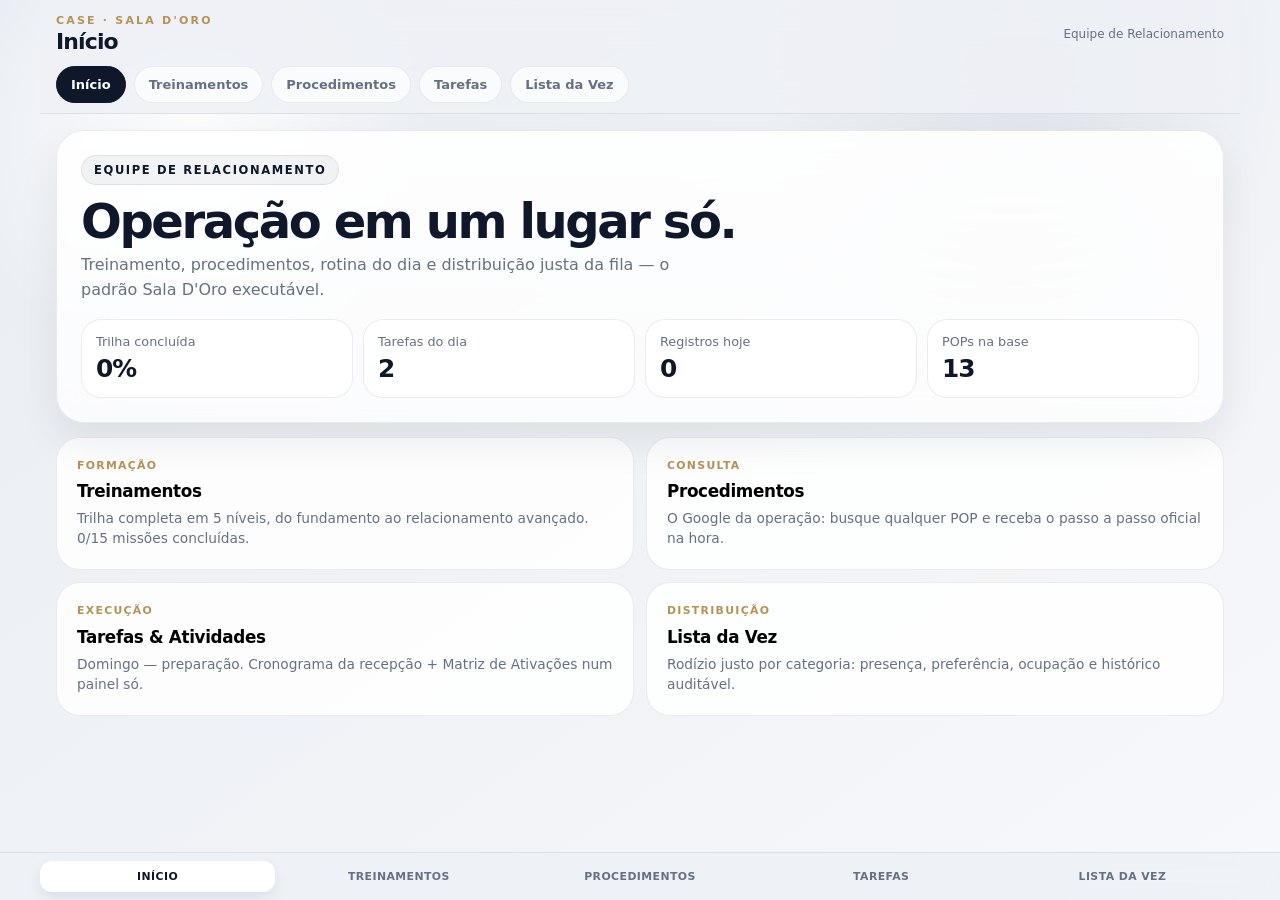
==== case/index.html @ b7d8138f "Add Case app: unified relationship operations hub Single-page app with four modules for the Sala D'O" ====
<!DOCTYPE html>
<html lang="pt-BR">
<head>
<meta charset="UTF-8" />
<meta name="viewport" content="width=device-width, initial-scale=1.0, viewport-fit=cover" />
<meta name="theme-color" content="#eef1f5" />
<title>Case · Sala D'Oro</title>
<style>
:root{
  --bg:#eef1f5;
  --bg-2:#f7f8fb;
  --line:rgba(15,23,42,.08);
  --text:#0f172a;
  --muted:#667085;
  --accent:#0f172a;
  --accent-2:#64748b;
  --good:#22c55e;
  --danger:#ef4444;
  --warn:#f59e0b;
  --gold:#b69255;
  --shadow:0 18px 40px rgba(15,23,42,.08);
  --radius:28px;
}
*{box-sizing:border-box;-webkit-tap-highlight-color:transparent}
html,body{min-height:100%}
body{
  margin:0;color:var(--text);
  font-family:Inter,ui-sans-serif,system-ui,-apple-system,"Segoe UI",sans-serif;
  background:
    radial-gradient(circle at 15% 15%, rgba(255,255,255,.9), transparent 18%),
    radial-gradient(circle at 80% 10%, rgba(100,116,139,.10), transparent 20%),
    linear-gradient(145deg,#e9edf3 0%,var(--bg) 42%,var(--bg-2) 100%);
}
button,input,select,textarea{font:inherit}
button{cursor:pointer}
.shell{max-width:1200px;margin:0 auto;padding:16px 16px 96px}
.top{
  position:sticky;top:0;z-index:40;
  margin:-16px -16px 16px;padding:14px 16px 10px;
  background:rgba(238,241,245,.88);
  backdrop-filter:blur(18px);
  border-bottom:1px solid var(--line);
}
.brandrow{display:flex;align-items:center;justify-content:space-between;gap:12px}
.kicker{font-size:11px;letter-spacing:.2em;text-transform:uppercase;color:var(--gold);font-weight:800}
.brandrow h1{margin:2px 0 0;font-size:22px;letter-spacing:-.04em}
.brandrow .who{color:var(--muted);font-size:12px;text-align:right}
.nav{display:flex;gap:8px;overflow:auto;margin-top:12px;scrollbar-width:none}
.nav::-webkit-scrollbar{display:none}
.navbtn{
  border:1px solid var(--line);background:rgba(255,255,255,.72);color:var(--muted);
  border-radius:999px;padding:10px 14px;white-space:nowrap;font-size:13px;font-weight:700;
}
.navbtn.on{background:var(--accent);border-color:var(--accent);color:#fff}
.card{
  background:linear-gradient(180deg,rgba(255,255,255,.9),rgba(255,255,255,.74));
  border:1px solid var(--line);backdrop-filter:blur(20px);
  border-radius:var(--radius);box-shadow:var(--shadow);
}
.section{padding:20px;margin-bottom:14px}
.section h2{margin:0 0 12px;font-size:.82rem;letter-spacing:.12em;text-transform:uppercase;color:var(--muted)}
.grid2{display:grid;grid-template-columns:1.1fr .9fr;gap:14px}
.muted{color:var(--muted)}
.eyebrow{
  display:inline-flex;align-items:center;gap:8px;padding:7px 12px;border-radius:999px;
  font-size:.72rem;letter-spacing:.14em;text-transform:uppercase;color:var(--accent);
  background:rgba(15,23,42,.05);border:1px solid var(--line);font-weight:800;
}
.hero{padding:24px;margin-bottom:14px}
.hero h2{margin:12px 0 8px;font-size:clamp(1.9rem,4.5vw,3rem);line-height:1;letter-spacing:-.05em;text-transform:none;color:var(--text)}
.hero p{margin:0;color:var(--muted);line-height:1.55;max-width:60ch}
.kpis{display:grid;grid-template-columns:repeat(4,minmax(0,1fr));gap:10px;margin-top:16px}
.kpi{padding:14px;border-radius:20px;background:rgba(255,255,255,.85);border:1px solid var(--line)}
.kpi .l{color:var(--muted);font-size:.8rem}
.kpi .v{margin-top:5px;font-size:1.55rem;font-weight:850;letter-spacing:-.04em}
.homegrid{display:grid;grid-template-columns:repeat(2,minmax(0,1fr));gap:12px}
.module{
  display:grid;gap:8px;padding:20px;text-align:left;
  background:rgba(255,255,255,.86);border:1px solid var(--line);border-radius:24px;
  transition:transform .15s ease, box-shadow .15s ease;
}
.module:hover{transform:translateY(-2px);box-shadow:var(--shadow)}
.module strong{font-size:1.05rem;letter-spacing:-.02em}
.module span{color:var(--muted);font-size:.86rem;line-height:1.45}
.module .tag{width:fit-content;font-size:.68rem;letter-spacing:.12em;text-transform:uppercase;color:var(--gold);font-weight:800}
.pill{
  display:inline-flex;align-items:center;justify-content:center;padding:6px 11px;border-radius:999px;
  font-size:.7rem;font-weight:800;text-transform:uppercase;letter-spacing:.08em;white-space:nowrap;
}
.pill.good{background:rgba(34,197,94,.12);color:#15803d}
.pill.warn{background:rgba(245,158,11,.14);color:#b45309}
.pill.danger{background:rgba(239,68,68,.12);color:#b91c1c}
.pill.neutral{background:rgba(15,23,42,.06);color:var(--muted)}
.pill.gold{background:rgba(182,146,85,.14);color:#8a6a33}
.btn{
  border:0;border-radius:16px;padding:13px 16px;font-weight:750;color:#fff;
  background:linear-gradient(135deg,#0f172a,#334155);
  box-shadow:0 12px 24px rgba(15,23,42,.14);
}
.btn.secondary{color:var(--text);background:rgba(255,255,255,.8);border:1px solid var(--line);box-shadow:none}
.btn.small{padding:9px 12px;font-size:.82rem;border-radius:12px}
.btn:disabled{opacity:.45;cursor:not-allowed}
input,select,textarea{
  width:100%;padding:13px 14px;border-radius:16px;border:1px solid var(--line);
  background:rgba(255,255,255,.9);color:var(--text);outline:none;
}
input:focus,select:focus,textarea:focus{border-color:rgba(15,23,42,.2);box-shadow:0 0 0 4px rgba(15,23,42,.05)}
textarea{min-height:84px;resize:vertical}
label{display:block;margin:0 0 6px;color:var(--muted);font-size:.8rem}
.row{display:grid;grid-template-columns:1fr 1fr;gap:10px}
.list{display:grid;gap:10px}
.item{
  padding:14px;border-radius:18px;background:rgba(255,255,255,.86);border:1px solid var(--line);
}
.item .toprow{display:flex;justify-content:space-between;gap:10px;align-items:center}
.item h4{margin:0;font-size:.98rem;letter-spacing:-.02em}
.item .meta{margin-top:4px;color:var(--muted);font-size:.85rem;line-height:1.45}
.item .btnrow{display:flex;gap:8px;flex-wrap:wrap;margin-top:10px}
/* Trilha */
.levels{display:grid;gap:12px}
.level{padding:18px}
.levelhead{display:flex;justify-content:space-between;align-items:center;gap:10px;margin-bottom:6px}
.levelhead strong{font-size:1.02rem;letter-spacing:-.02em}
.progressline{height:7px;border-radius:999px;background:rgba(15,23,42,.08);overflow:hidden;margin:8px 0 12px}
.progressline span{display:block;height:100%;border-radius:inherit;background:linear-gradient(90deg,#0f172a,#0f766e)}
.missions{display:grid;gap:8px}
.mission{
  display:grid;grid-template-columns:32px 1fr auto;align-items:center;gap:12px;
  padding:12px;border-radius:16px;background:rgba(255,255,255,.85);border:1px solid var(--line);text-align:left;
}
.mission:disabled{opacity:.5;cursor:not-allowed}
.mnum{
  width:30px;height:30px;border-radius:50%;display:grid;place-items:center;
  background:rgba(15,23,42,.06);color:var(--muted);font-size:.8rem;font-weight:900;
}
.mission.done .mnum{background:rgba(34,197,94,.15);color:#15803d}
.mission strong{display:block;font-size:.92rem}
.mission small{display:block;color:var(--muted);margin-top:2px}
/* Missão aberta */
.missionview{display:grid;gap:14px}
.steps{display:grid;gap:8px}
.step{display:grid;grid-template-columns:26px 1fr;gap:10px;align-items:start;padding:11px 12px;border-radius:14px;background:rgba(248,250,252,.9);border:1px solid var(--line)}
.step b{display:grid;place-items:center;width:24px;height:24px;border-radius:999px;background:rgba(182,146,85,.16);color:#8a6a33;font-size:.75rem}
.step p{margin:0;color:var(--text);font-size:.9rem;line-height:1.5}
.choice{
  display:flex;align-items:flex-start;gap:10px;width:100%;text-align:left;
  padding:13px;border-radius:14px;background:#fff;border:1px solid var(--line);line-height:1.45;font-size:.92rem;
}
.choice.correct{border-color:rgba(34,197,94,.5);background:rgba(34,197,94,.08)}
.choice.wrong{border-color:rgba(239,68,68,.4);background:rgba(239,68,68,.07)}
.feedback{padding:13px;border-radius:14px;font-size:.9rem;line-height:1.5}
.feedback.ok{background:rgba(34,197,94,.1);color:#166534;border:1px solid rgba(34,197,94,.25)}
.feedback.no{background:rgba(239,68,68,.08);color:#991b1b;border:1px solid rgba(239,68,68,.2)}
/* Busca */
.searchbox input{padding:16px 18px;border-radius:20px;font-size:1rem}
.hits{display:grid;gap:10px;margin-top:12px}
.popcard{padding:14px;border-radius:18px;background:rgba(255,255,255,.88);border:1px solid var(--line)}
.popcard summary{cursor:pointer;font-weight:750;letter-spacing:-.02em;display:flex;justify-content:space-between;gap:10px;align-items:center;list-style:none}
.popcard summary::-webkit-details-marker{display:none}
.popcard ul{margin:10px 0 0;padding-left:18px;color:var(--muted);font-size:.9rem;line-height:1.6}
mark{background:rgba(182,146,85,.28);color:inherit;border-radius:3px;padding:0 2px}
/* Tabs internos */
.subtabs{display:flex;gap:8px;flex-wrap:wrap;margin-bottom:14px}
.subtab{border:1px solid var(--line);background:rgba(255,255,255,.72);color:var(--muted);border-radius:999px;padding:8px 13px;font-size:.82rem;font-weight:700}
.subtab.on{background:var(--accent);border-color:var(--accent);color:#fff}
/* Semana */
.calendar{display:grid;grid-template-columns:repeat(7,minmax(0,1fr));gap:8px}
.day{padding:12px;border-radius:16px;background:rgba(255,255,255,.84);border:1px solid var(--line);min-height:110px}
.day.today{border-color:rgba(15,23,42,.25);background:#fff}
.day .name{font-weight:800;margin-bottom:6px;font-size:.86rem}
.day .small{color:var(--muted);font-size:.78rem;line-height:1.45}
/* Lista da vez */
.vezname{font-size:clamp(2.6rem,8vw,4rem);letter-spacing:-.06em;line-height:.95;font-weight:900;margin:10px 0 6px;color:var(--text)}
.rank{width:30px;height:30px;border-radius:50%;display:grid;place-items:center;background:rgba(15,23,42,.06);color:var(--muted);font-size:.78rem;font-weight:900;flex:0 0 auto}
.rank.star{background:var(--gold);color:#fff}
.vrow{display:flex;align-items:center;gap:11px;padding:11px 2px;border-bottom:1px solid rgba(15,23,42,.05)}
.vrow:last-child{border-bottom:0}
.vrow .grow{flex:1;min-width:0}
.vrow .rname{font-weight:750;font-size:.94rem}
.vrow .rsub{font-size:.8rem;color:var(--muted);margin-top:1px}
.notice{
  padding:13px;border-radius:16px;border:1px solid rgba(182,146,85,.28);
  background:rgba(182,146,85,.08);color:#6b5326;font-size:.86rem;line-height:1.5;margin-bottom:12px;
}
.modal{position:fixed;inset:0;background:rgba(15,23,42,.4);backdrop-filter:blur(4px);display:none;align-items:flex-end;justify-content:center;z-index:100;padding:14px}
.modal.open{display:flex}
.sheet{width:100%;max-width:540px;background:#fff;border:1px solid var(--line);border-radius:26px 26px 18px 18px;padding:20px;box-shadow:var(--shadow)}
.sheet h3{margin:0 0 4px;font-size:1.2rem;letter-spacing:-.03em}
.sheet p{color:var(--muted);font-size:.9rem;line-height:1.5;margin:0 0 14px}
.footbar{
  position:fixed;left:0;right:0;bottom:0;z-index:39;
  background:rgba(238,241,245,.9);backdrop-filter:blur(18px);
  border-top:1px solid var(--line);
  padding:8px 12px calc(8px + env(safe-area-inset-bottom));
}
.footinner{max-width:1200px;margin:0 auto;display:flex;gap:6px}
.footbtn{flex:1;border:0;background:transparent;color:var(--muted);border-radius:12px;padding:9px 4px;font-size:.68rem;font-weight:800;text-transform:uppercase;letter-spacing:.04em}
.footbtn.on{background:#fff;color:var(--text);box-shadow:0 6px 16px rgba(15,23,42,.08)}
.hidden{display:none!important}
@media(max-width:860px){
  .grid2{grid-template-columns:1fr}
  .kpis{grid-template-columns:1fr 1fr}
  .calendar{grid-template-columns:1fr 1fr}
  .homegrid{grid-template-columns:1fr}
}
</style>
</head>
<body>
<div class="shell">
  <header class="top">
    <div class="brandrow">
      <div>
        <div class="kicker">Case · Sala D'Oro</div>
        <h1 id="viewTitle">Início</h1>
      </div>
      <div class="who" id="whoBox">Equipe de Relacionamento</div>
    </div>
    <div class="nav" id="mainNav"></div>
  </header>
  <main id="main"></main>
</div>

<div class="footbar">
  <div class="footinner" id="footNav"></div>
</div>

<div class="modal" id="modal" onclick="if(event.target.id==='modal')closeModal()">
  <div class="sheet">
    <h3 id="modalTitle"></h3>
    <p id="modalText"></p>
    <div id="modalBody"></div>
    <div style="display:flex;gap:8px;margin-top:14px">
      <button class="btn secondary small" onclick="closeModal()">Cancelar</button>
      <button class="btn small" id="modalConfirm">Confirmar</button>
    </div>
  </div>
</div>

<script>
/* ============ DADOS OPERACIONAIS (fonte: POP Recepção + Matriz de Ativações + Cronograma) ============ */

const POPS = [
  {id:"abertura", title:"Abertura do Salão", group:"Rotina", steps:[
    "Conferir entrada, área de espera, balcão, vitrine de produtos e materiais de atendimento.",
    "Conferir funcionamento de telefone, internet, som, ar-condicionado, máquinas de cartão e impressora de nota fiscal.",
    "Conferir cartão de visita, bobinas, sacolas, materiais de recepção e itens de apoio.",
    "Conferir agenda geral do dia: erros, sobreposições, falta de profissional, encaixes sem validação, horários sensíveis.",
    "Checar lista da vez do dia anterior e validar pendências antes de iniciar novos atendimentos.",
    "Informar imediatamente a gerência sobre qualquer item que interfira na operação."]},
  {id:"apresentacao", title:"Apresentação Pessoal", group:"Rotina", steps:[
    "Manter cabelo arrumado desde o início do expediente, com acabamento profissional.",
    "Usar uniforme completo, limpo, alinhado e sem sinais de desgaste.",
    "Manter maquiagem pronta, batom neutro ou suave, sobrancelhas cuidadas.",
    "Manter unhas feitas, limpas e com cores neutras ou suaves.",
    "Usar apenas acessórios discretos e simples.",
    "Corrigir imediatamente qualquer ponto de imagem que reduza a percepção de padrão."]},
  {id:"agendamento", title:"Agendamento", group:"Agenda", steps:[
    "Solicitar nome completo e telefone da cliente para localizar ou confirmar cadastro.",
    "Perguntar qual serviço deseja realizar e se possui profissional de preferência.",
    "Conferir histórico da cliente: profissional recorrente, preferências e restrições.",
    "Validar disponibilidade do profissional escolhido e oferecer horários próximos quando necessário.",
    "Se não houver preferência, utilizar a lista da vez de forma discreta, justa e registrada.",
    "Em caso de encaixe, validar com o profissional e garantir que não comprometa outra cliente.",
    "Confirmar data, horário, serviço, profissional e unidade antes de finalizar.",
    "Registrar origem da preferência quando cliente nova pedir profissional específico."]},
  {id:"cadastro", title:"Cadastro de Cliente", group:"Agenda", steps:[
    "Solicitar nome completo, telefone, data de aniversário e informações essenciais com gentileza.",
    "Perguntar se deseja informar e-mail e CPF para emissão de nota fiscal.",
    "Registrar origem da cliente: indicação, tráfego pago, Instagram, profissional, retorno espontâneo ou parceria.",
    "Atualizar dados sempre que houver divergência ou informação incompleta.",
    "Agradecer e confirmar que o cadastro foi concluído."]},
  {id:"telefone", title:"Atendimento Telefônico e WhatsApp", group:"Agenda", steps:[
    "Atender ou responder com saudação, nome do Sala D'Oro e identificação pessoal.",
    "Entender a necessidade da cliente antes de oferecer horário.",
    "Conferir ou criar cadastro conforme necessidade.",
    "Agendar, alterar ou cancelar seguindo as regras de agenda.",
    "Esclarecer dúvidas com segurança ou direcionar para a pessoa correta.",
    "Oferecer serviço adicional coerente com a necessidade da cliente.",
    "Encerrar confirmando as informações e agradecendo o contato.",
    "Retomar conversas em aberto conforme regra de follow-up D0, D1, D3, D5 e D7."]},
  {id:"primeirocontato", title:"Primeiro Contato no Salão", group:"Experiência", steps:[
    "Receber a cliente com sorriso, postura e cumprimento adequado ao turno.",
    "Se apresentar e chamar a cliente pelo nome quando possível.",
    "Confirmar atendimento, profissional e horário.",
    "Oferecer água, café, chá e senha do Wi-Fi.",
    "Acomodar e acompanhar até o profissional ou sala correta.",
    "Zelar pela cliente entre atendimentos, principalmente em espera, troca de serviço ou deslocamento interno."]},
  {id:"listadavez", title:"Lista da Vez", group:"Agenda", steps:[
    "Identificar o serviço solicitado e consultar a lista correspondente.",
    "Identificar o profissional da vez e verificar disponibilidade real.",
    "Confirmar possibilidade de atendimento com o profissional quando houver encaixe.",
    "Se o profissional não puder atender, registrar a situação e passar para o próximo conforme regra.",
    "Anular posições de profissionais ausentes no dia.",
    "Registrar nome da cliente, serviço, profissional, data, horário e responsável.",
    "Agendamento antecipado: marcar provisoriamente e confirmar após a presença da cliente.",
    "Corrigir a lista em caso de falta, cancelamento ou remarcação conforme orientação da gerência."]},
  {id:"espera", title:"Cliente em Espera", group:"Experiência", steps:[
    "Informar o motivo da espera com transparência e pedir desculpas pelo desconforto.",
    "Informar tempo estimado e perguntar se a cliente consegue aguardar.",
    "Oferecer água, café, chá, Wi-Fi e acomodação adequada.",
    "Oferecer serviço viável durante a espera, quando fizer sentido.",
    "Cronometrar o tempo informado e reposicionar a cliente antes do limite combinado.",
    "Se a espera aumentar, explicar novamente, pedir desculpas e oferecer alternativa.",
    "Acionar a gerência se a espera comprometer a experiência."]},
  {id:"revenda", title:"Revenda de Produtos", group:"Comercial", steps:[
    "Perguntar se algum produto foi indicado pelo profissional.",
    "Sem indicação, entender a necessidade da cliente antes de sugerir.",
    "Apresentar produto adequado, modo de uso, benefício e complementar quando pertinente.",
    "Permitir que a cliente veja, toque ou conheça a textura do produto.",
    "Confirmar se pode entrar em contato depois para acompanhar resultado.",
    "Embalar com cuidado, cobrar, emitir nota quando solicitado e agradecer."]},
  {id:"interno", title:"Atendimento Interno da Equipe", group:"Rotina", steps:[
    "Realizar agendamentos, alterações e cancelamentos solicitados por profissionais conforme regra da gerência.",
    "Orientar profissionais sobre agenda, lista da vez, encaixes, horários e fluxo do dia.",
    "Alterar agenda apenas com autorização quando impactar cliente, faturamento ou outro profissional.",
    "Informar gerência sobre atraso, ausência, erro ou conflito.",
    "Priorizar sempre a cliente em relação a demandas internas.",
    "Comunicar alterações de agenda aos profissionais envolvidos."]},
  {id:"cobranca", title:"Cobrança e Fechamento da Experiência", group:"Comercial", steps:[
    "Cumprimentar a cliente e localizar a comanda no sistema.",
    "Confirmar os serviços realizados antes da cobrança.",
    "Em divergência, consultar quem lançou antes de editar e comunicar profissional e gerência.",
    "Informar valor total com discrição e clareza.",
    "Perguntar se a cliente ficou feliz com o atendimento antes de finalizar.",
    "Se houver insatisfação, não concluir a cobrança sem acionar a gerência.",
    "Realizar pagamento e organizar comprovantes por forma e bandeira.",
    "Perguntar sobre próxima visita e produto para casa.",
    "Nunca permitir saída sem pagamento validado, salvo orientação expressa da gerência."]},
  {id:"caixa", title:"Fechamento de Caixa", group:"Rotina", steps:[
    "Conferir pagamentos em débito, crédito, dinheiro e demais formas aceitas.",
    "Comparar comprovantes físicos, sistema e movimentação do dia.",
    "Realizar fechamento no sistema.",
    "Organizar comprovantes conforme padrão interno.",
    "Comunicar imediatamente qualquer divergência para a gerência.",
    "Registrar pendências ou ajustes que precisem de acompanhamento."]},
  {id:"followup", title:"Follow-up e Ativações", group:"Relacionamento", steps:[
    "Executar follow-ups D0, D1, D3, D5 e D7 para leads sem resposta ou em negociação.",
    "Classificar cada contato por etapa do funil: lead novo, contato feito, qualificado, oferta enviada, em objeção, agendado ou perdido.",
    "Ativar aniversariantes, inativas, canceladas, faltantes e serviços recorrentes vencidos.",
    "Registrar tentativa, canal, resposta, próxima ação e resultado.",
    "Sem horário ou profissional disponível: registrar motivo para análise da gerência.",
    "Reportar semanalmente ativações, respostas, agendamentos e perdas por indisponibilidade."]}
];

/* Matriz de Ativações — da planilha oficial (Julho) */
const ATIVACOES = [
  {id:"d0d7", nome:"Sequência de conversão D0–D7", freq:"Diário", dia:"Todos os dias", dow:[1,2,3,4,5,6], publico:"Clientes e leads do dia 0 ao dia 7", criterio:"Conversas em aberto sem resposta"},
  {id:"pos", nome:"Pós-atendimento", freq:"Diário", dia:"1 dia após atendimento", dow:[1,2,3,4,5,6], publico:"Cliente atendida ontem", criterio:"Cliente nova realizou serviço no dia anterior"},
  {id:"faltantes", nome:"Faltantes / Canceladas", freq:"Semanal", dia:"Quinta", dow:[4], publico:"Clientes faltantes", criterio:"Clientes que faltaram e precisam de retomada"},
  {id:"clube30", nome:"Ação Clube D'Oro 30 dias", freq:"Quinzenal", dia:"Quinzenal", dow:[1], publico:"Clientes dentro do prazo", criterio:"Clientes dentro de 30 dias no máximo"},
  {id:"indica3", nome:"Ação Indica 3", freq:"Pontual", dia:"Pontualmente", dow:[], publico:"180 melhores clientes", criterio:"Clientes indicam 3 pessoas"},
  {id:"recorrentes", nome:"Ativações por serviço recorrente", freq:"Semanal", dia:"Terça", dow:[2], publico:"Clientes no tempo médio de retorno", criterio:"Clientes dentro da janela de retorno"},
  {id:"inativas", nome:"Clientes inativas", freq:"Mensal", dia:"Pontualmente", dow:[], publico:"Clientes de alto valor sem retorno", criterio:"Ticket ou frequência alta, sem visita há 45+ dias"},
  {id:"aniversariantes", nome:"Aniversariantes", freq:"Mensal", dia:"Semana anterior à virada do mês", dow:[], publico:"Aniversariantes do próximo mês", criterio:"Aniversariantes contatadas no mês"}
];

/* Cronograma semanal de recepção */
const CRONOGRAMA = {
  1:{title:"Segunda — rotina e priorização", tasks:[
    {id:"seg_agenda", t:"Conferir agenda do dia", d:"Encaixes, lacunas e horários críticos."},
    {id:"seg_ausencias", t:"Atualizar ausências", d:"Faltas e impacto na operação."},
    {id:"seg_faltantes", t:"Revisar faltantes e canceladas", d:"Separar clientes que precisam de retomada."}]},
  2:{title:"Terça — contato e ativação", tasks:[
    {id:"ter_followup", t:"Retomar conversas em aberto", d:"Leads e clientes sem resposta."},
    {id:"ter_servico", t:"Ativação por serviço recorrente", d:"Clientes na janela de retorno."},
    {id:"ter_whats", t:"Responder WhatsApp pendente", d:"Canais vivos e sem atraso."}]},
  3:{title:"Quarta — controle e organização", tasks:[
    {id:"qua_vitrine", t:"Limpeza das vitrines", d:"Organização visual e padrão de salão."},
    {id:"qua_estoque", t:"Inventário de revenda", d:"Contagem e ajuste de estoque."},
    {id:"qua_ocorrencias", t:"Atualizar ocorrências", d:"Pendências, desvios e validações."}]},
  4:{title:"Quinta — fechamento de fila", tasks:[
    {id:"qui_faltantes", t:"Ativar faltantes e canceladas", d:"Reagendar e recuperar agenda."},
    {id:"qui_noshow", t:"Atualizar não atendidas", d:"Registrar e definir próxima ação."},
    {id:"qui_ativacoes", t:"Atualizar ativações", d:"Fechar o que gerou agendamento."}]},
  5:{title:"Sexta — confirmação e corte", tasks:[
    {id:"sex_confirma", t:"Confirmação de agenda", d:"Garantir presença do dia seguinte."},
    {id:"sex_resultado", t:"Atualizar resultado das ativações", d:"Medir resposta e agendamentos."},
    {id:"sex_ocorrencias", t:"Fechar ocorrências", d:"Organizar o que ficou aberto."}]},
  6:{title:"Sábado — operação viva", tasks:[
    {id:"sab_vez", t:"Conferir lista da vez", d:"Prioridade do dia e ordem da fila."},
    {id:"sab_pos", t:"Pós-atendimento", d:"Registrar experiência e retorno."},
    {id:"sab_noatt", t:"Atualizar não atendida", d:"Marcar recuperação imediata."}]},
  0:{title:"Domingo — preparação", tasks:[
    {id:"dom_previa", t:"Prévia de segunda", d:"Prioridades e brechas prontas."},
    {id:"dom_controle", t:"Revisão de controle", d:"Checar pendências da semana."}]}
};

/* Trilha de treinamentos — do fundamento ao avançado, ancorada nos POPs */
const TRILHA = [
  {id:"n1", nome:"Nível 1 · Fundamentos", desc:"Padrão da casa: postura, imagem e abertura impecável.", missoes:[
    {id:"m1", t:"Padrão geral de execução", pop:null, resumo:"Educação, objetividade, registro e comunicação imediata de desvios. Nunca improvisar fora do padrão.",
      steps:["Tratar clientes, equipe e parceiros com educação, objetividade e postura profissional.","Manter apresentação, ambiente, materiais e registros no padrão da empresa.","Registrar informações relevantes no sistema ou controle correspondente.","Comunicar imediatamente atraso, divergência, risco ou erro de agenda.","Em caso de dúvida, acionar a gerência — nunca improvisar."],
      quiz:{q:"Você percebe um erro na agenda que pode afetar uma cliente daqui a 2 horas. O que fazer?", opts:["Esperar para ver se o problema se resolve sozinho","Comunicar imediatamente a gerência e registrar a situação","Corrigir por conta própria sem avisar ninguém"], correct:1, exp:"Desvios se comunicam imediatamente. A correção pode até ser sua, mas a gerência precisa saber e o registro precisa existir."}},
    {id:"m2", t:"Apresentação pessoal", pop:"apresentacao", resumo:"Sua imagem é a primeira prova do padrão Sala D'Oro.",
      quiz:{q:"Qual das opções está DENTRO do padrão de apresentação?", opts:["Unhas feitas com cores neutras e acessórios discretos","Uniforme com sinais de desgaste, mas limpo","Maquiagem carregada para impressionar"], correct:0, exp:"O padrão pede acabamento profissional e discrição: unhas neutras, acessórios simples, uniforme impecável."}},
    {id:"m3", t:"Abertura do salão", pop:"abertura", resumo:"Checklist físico + sistemas + agenda + lista da vez do dia anterior.",
      quiz:{q:"Antes de iniciar novos atendimentos, o que precisa ser validado da véspera?", opts:["Somente o caixa do dia anterior","A lista da vez do dia anterior e suas pendências","Nada — cada dia começa do zero"], correct:1, exp:"A lista da vez da véspera carrega pendências que afetam a justiça do rodízio de hoje."}}]},
  {id:"n2", nome:"Nível 2 · Agenda e Cadastro", desc:"O coração da operação: agendar certo, cadastrar completo.", missoes:[
    {id:"m4", t:"Cadastro de cliente", pop:"cadastro", resumo:"Nome, telefone, aniversário, origem. Cadastro incompleto é ativação perdida.",
      quiz:{q:"Por que registrar a ORIGEM da cliente (indicação, Instagram, tráfego)?", opts:["É exigência fiscal","Alimenta as ativações e mostra qual canal traz cliente","Apenas curiosidade da gerência"], correct:1, exp:"Origem alimenta a Matriz de Ativações (ex: Indica 3) e orienta onde investir."}},
    {id:"m5", t:"Agendamento", pop:"agendamento", resumo:"Histórico, preferência, disponibilidade, confirmação. Sem preferência → lista da vez.",
      quiz:{q:"Cliente nova liga e NÃO tem profissional de preferência. Como distribuir?", opts:["Escolher o profissional mais simpático","Dar para quem estiver por perto na hora","Usar a lista da vez de forma discreta, justa e registrada"], correct:2, exp:"É exatamente o que o POP define: lista da vez, discreta, justa e registrada."}},
    {id:"m6", t:"Telefone e WhatsApp", pop:"telefone", resumo:"Saudação padrão, entender antes de ofertar, follow-up D0–D7.",
      quiz:{q:"Uma conversa de WhatsApp ficou sem resposta da cliente há 3 dias. O que o padrão manda?", opts:["Aguardar a cliente responder quando quiser","Retomar conforme a régua D0, D1, D3, D5 e D7","Apagar a conversa para limpar a caixa"], correct:1, exp:"A régua de follow-up D0–D7 existe para nenhuma conversa morrer em aberto."}}]},
  {id:"n3", nome:"Nível 3 · Experiência da Cliente", desc:"Do primeiro sorriso à espera bem gerida.", missoes:[
    {id:"m7", t:"Primeiro contato no salão", pop:"primeirocontato", resumo:"Sorriso, nome, água/café/Wi-Fi, acompanhamento até o profissional.",
      quiz:{q:"A cliente chegou e o profissional ainda está finalizando outro atendimento. O que fazer?", opts:["Deixar aguardando em pé até o profissional aparecer","Acomodar, oferecer água/café/Wi-Fi e zelar por ela na espera","Pedir que volte em 30 minutos"], correct:1, exp:"Zelar pela cliente entre atendimentos é parte do POP de primeiro contato."}},
    {id:"m8", t:"Cliente em espera", pop:"espera", resumo:"Transparência + tempo estimado + cronometrar + reposicionar antes do limite.",
      quiz:{q:"Você informou 15 minutos de espera. Aos 12 minutos o atraso vai aumentar. Qual a ação correta?", opts:["Esperar a cliente reclamar para explicar","Explicar de novo, pedir desculpas e oferecer alternativa ANTES do limite","Fingir que não percebeu o atraso"], correct:1, exp:"O POP manda cronometrar e reposicionar a cliente antes do limite combinado."}},
    {id:"m9", t:"Lista da vez", pop:"listadavez", resumo:"Ordem fixa, marcador gira, ausente anula posição, tudo registrado.",
      quiz:{q:"O profissional da vez não pode atender o encaixe. O que fazer?", opts:["Cancelar o encaixe","Registrar a situação e passar para o próximo conforme regra","Escolher qualquer um que esteja livre, sem registrar"], correct:1, exp:"Registrar e seguir a regra mantém o rodízio justo e auditável."}}]},
  {id:"n4", nome:"Nível 4 · Comercial e Fechamento", desc:"Revenda, cobrança e caixa sem fricção.", missoes:[
    {id:"m10", t:"Revenda de produtos", pop:"revenda", resumo:"Indicação do profissional primeiro; sem indicação, necessidade antes de sugestão.",
      quiz:{q:"Qual o primeiro passo na revenda?", opts:["Mostrar o produto mais caro da vitrine","Perguntar se algum produto foi indicado pelo profissional","Dar desconto para fechar rápido"], correct:1, exp:"A indicação do profissional tem prioridade — ela conecta o produto à necessidade real."}},
    {id:"m11", t:"Cobrança e fechamento", pop:"cobranca", resumo:"Confirmar serviços, perguntar se ficou feliz ANTES de cobrar, nunca sair sem pagamento validado.",
      quiz:{q:"A cliente demonstra insatisfação na hora de pagar. O que o padrão exige?", opts:["Concluir a cobrança rápido para não criar constrangimento","Não concluir a cobrança sem acionar a gerência","Dar desconto por conta própria"], correct:1, exp:"Insatisfação trava a cobrança até a gerência entrar — é a última chance de salvar a experiência."}},
    {id:"m12", t:"Fechamento de caixa", pop:"caixa", resumo:"Conferir formas de pagamento, comparar comprovantes × sistema, reportar divergências.",
      quiz:{q:"Os comprovantes físicos não batem com o sistema. Qual a atitude correta?", opts:["Ajustar o sistema para bater e seguir em frente","Comunicar imediatamente a divergência para a gerência","Deixar para conferir amanhã"], correct:1, exp:"Divergência de caixa é comunicação imediata — nunca ajuste silencioso."}}]},
  {id:"n5", nome:"Nível 5 · Relacionamento Avançado", desc:"A máquina de ativação: follow-up, funil e recuperação de agenda.", missoes:[
    {id:"m13", t:"Follow-up D0–D7 e funil", pop:"followup", resumo:"Régua de contato + classificação por etapa do funil + registro de cada tentativa.",
      quiz:{q:"Uma lead recebeu oferta e sumiu. Em qual etapa do funil ela está e o que fazer?", opts:["Perdida — descartar o contato","Em objeção/oferta enviada — seguir a régua D0–D7 registrando cada tentativa","Agendada — esperar ela aparecer"], correct:1, exp:"Oferta enviada sem resposta entra na régua de retomada, com registro de tentativa, canal e próxima ação."}},
    {id:"m14", t:"Matriz de ativações", pop:null, resumo:"As 8 ações da matriz: D0–D7, pós-atendimento, faltantes, Clube 30 dias, Indica 3, recorrentes, inativas, aniversariantes.",
      steps:["Sequência D0–D7: diário, conversas em aberto do dia 0 ao 7.","Pós-atendimento: diário, cliente atendida ontem.","Faltantes/Canceladas: semanal (quinta), recuperar agenda perdida.","Clube D'Oro 30 dias: quinzenal, clientes dentro do prazo.","Indica 3: pontual, 180 melhores clientes.","Serviço recorrente: semanal (terça), janela de retorno.","Inativas: mensal, alto valor sem visita há 45+ dias.","Aniversariantes: mensal, semana anterior à virada."],
      quiz:{q:"Hoje é quinta-feira. Qual ativação da matriz é prioridade do dia?", opts:["Aniversariantes do próximo mês","Faltantes e canceladas","Ativação por serviço recorrente"], correct:1, exp:"Quinta é o dia recomendado de faltantes/canceladas — recuperar agenda perdida com velocidade."}},
    {id:"m15", t:"Reporte semanal", pop:null, resumo:"Fechar a semana com números: ativações, respostas, agendamentos e perdas por indisponibilidade.",
      steps:["Consolidar ativações realizadas na semana por tipo de ação.","Contar respostas e agendamentos gerados.","Registrar perdas por falta de horário ou profissional, com motivo.","Reportar à gerência no fechamento de sexta."],
      quiz:{q:"Uma cliente quis agendar mas não havia horário. Isso entra no reporte?", opts:["Não — se não agendou, não conta","Sim — perda por indisponibilidade, com motivo registrado para análise","Só se ela reclamar formalmente"], correct:1, exp:"Perda por indisponibilidade é dado de gestão: mostra demanda reprimida e orienta a agenda."}}]}
];

/* Lista da vez — categorias e regras do Motor de Distribuição */
const VEZ_DEFAULT_CATS = [
  {id:"cab", name:"Cabeleireiros", profs:["Ana","Bianca","Carla","Dani","Elisa"]},
  {id:"man", name:"Manicures", profs:["Alice","Bruna","Camila","Débora"]},
  {id:"dep", name:"Depilação", profs:["Paula","Renata"]},
  {id:"sob", name:"Sobrancelha / Make", profs:["Taís","Vera"]}
];

/* ============ ESTADO ============ */
const KEY="case_saladoro_v1";
function todayISO(){return new Date().toISOString().slice(0,10)}
function todayBR(){return new Date().toLocaleDateString("pt-BR")}
function nowBR(){return new Date().toLocaleString("pt-BR",{dateStyle:"short",timeStyle:"short"})}
function uid(){return Date.now().toString(36)+Math.random().toString(36).slice(2,7)}
function esc(v){return String(v??"").replace(/[&<>"']/g,m=>({"&":"&amp;","<":"&lt;",">":"&gt;",'"':"&quot;","'":"&#39;"}[m]))}

function freshVezState(){
  const st={};
  VEZ_DEFAULT_CATS.forEach(c=>{
    st[c.id]={pointer:0,day:todayBR(),
      statuses:Object.fromEntries(c.profs.map(n=>[n,"present"])),
      counts:Object.fromEntries(c.profs.map(n=>[n,0]))};
  });
  return st;
}
function load(){
  try{
    const raw=localStorage.getItem(KEY);
    if(raw) return JSON.parse(raw);
  }catch{}
  return {
    user:"", view:"home",
    training:{done:{}},
    execucoes:[],           // registros de tarefas/ativações
    vez:{cats:structuredClone(VEZ_DEFAULT_CATS), state:freshVezState(), catAtual:"cab", log:[]}
  };
}
let DB=load();
function save(){localStorage.setItem(KEY,JSON.stringify(DB))}

/* reset diário de presença na lista da vez */
function normalizeVez(){
  DB.vez.cats.forEach(c=>{
    if(!DB.vez.state[c.id]){
      DB.vez.state[c.id]={pointer:0,day:todayBR(),
        statuses:Object.fromEntries(c.profs.map(n=>[n,"present"])),
        counts:Object.fromEntries(c.profs.map(n=>[n,0]))};
    }
    const s=DB.vez.state[c.id];
    if(s.day!==todayBR()){
      s.statuses=Object.fromEntries(c.profs.map(n=>[n,"present"]));
      s.day=todayBR();
    }
    c.profs.forEach(n=>{
      if(!s.statuses[n])s.statuses[n]="present";
      if(s.counts[n]===undefined)s.counts[n]=0;
    });
    s.pointer=Math.min(s.pointer||0,Math.max(0,c.profs.length-1));
  });
}

/* ============ NAVEGAÇÃO ============ */
const VIEWS=[
  ["home","Início"],["trilha","Treinamentos"],["procedimentos","Procedimentos"],
  ["tarefas","Tarefas"],["vez","Lista da Vez"]
];
let missaoAberta=null;
let quizEstado=null;
let subTarefas="hoje";
let buscaQuery="";
let vezView="vez";

function setView(v){DB.view=v;missaoAberta=null;quizEstado=null;save();render()}

/* ============ RENDER GERAL ============ */
function render(){
  normalizeVez();
  const nav=VIEWS.map(([id,l])=>`<button class="navbtn ${DB.view===id?"on":""}" onclick="setView('${id}')">${l}</button>`).join("");
  document.getElementById("mainNav").innerHTML=nav;
  document.getElementById("footNav").innerHTML=VIEWS.map(([id,l])=>`<button class="footbtn ${DB.view===id?"on":""}" onclick="setView('${id}')">${l}</button>`).join("");
  document.getElementById("viewTitle").textContent=VIEWS.find(v=>v[0]===DB.view)?.[1]||"Início";
  document.getElementById("whoBox").textContent=DB.user||"Equipe de Relacionamento";
  const main=document.getElementById("main");
  main.innerHTML =
    DB.view==="trilha" ? renderTrilha() :
    DB.view==="procedimentos" ? renderProcedimentos() :
    DB.view==="tarefas" ? renderTarefas() :
    DB.view==="vez" ? renderVez() :
    renderHome();
  afterRender();
}

/* ============ INÍCIO ============ */
function statsTraining(){
  const total=TRILHA.reduce((a,n)=>a+n.missoes.length,0);
  const done=Object.keys(DB.training.done).length;
  return {total,done,pct:total?Math.round(done/total*100):0};
}
function ativacoesDeHoje(){
  const dow=new Date().getDay();
  return ATIVACOES.filter(a=>a.dow.includes(dow));
}
function renderHome(){
  const t=statsTraining();
  const dow=new Date().getDay();
  const dia=CRONOGRAMA[dow];
  const ats=ativacoesDeHoje();
  const feitasHoje=DB.execucoes.filter(e=>e.data===todayISO()).length;
  return `
  <section class="card hero">
    <div class="eyebrow">Equipe de Relacionamento</div>
    <h2>Operação em um lugar só.</h2>
    <p>Treinamento, procedimentos, rotina do dia e distribuição justa da fila — o padrão Sala D'Oro executável.</p>
    <div class="kpis">
      <div class="kpi"><div class="l">Trilha concluída</div><div class="v">${t.pct}%</div></div>
      <div class="kpi"><div class="l">Tarefas do dia</div><div class="v">${dia.tasks.length+ats.length}</div></div>
      <div class="kpi"><div class="l">Registros hoje</div><div class="v">${feitasHoje}</div></div>
      <div class="kpi"><div class="l">POPs na base</div><div class="v">${POPS.length}</div></div>
    </div>
  </section>
  <div class="homegrid">
    <button class="module" onclick="setView('trilha')">
      <span class="tag">Formação</span><strong>Treinamentos</strong>
      <span>Trilha completa em 5 níveis, do fundamento ao relacionamento avançado. ${t.done}/${t.total} missões concluídas.</span>
    </button>
    <button class="module" onclick="setView('procedimentos')">
      <span class="tag">Consulta</span><strong>Procedimentos</strong>
      <span>O Google da operação: busque qualquer POP e receba o passo a passo oficial na hora.</span>
    </button>
    <button class="module" onclick="setView('tarefas')">
      <span class="tag">Execução</span><strong>Tarefas & Atividades</strong>
      <span>${esc(dia.title)}. Cronograma da recepção + Matriz de Ativações num painel só.</span>
    </button>
    <button class="module" onclick="setView('vez')">
      <span class="tag">Distribuição</span><strong>Lista da Vez</strong>
      <span>Rodízio justo por categoria: presença, preferência, ocupação e histórico auditável.</span>
    </button>
  </div>`;
}

/* ============ TREINAMENTOS ============ */
function renderTrilha(){
  if(missaoAberta) return renderMissao();
  const t=statsTraining();
  let unlocked=true;
  return `
  <section class="card section">
    <h2>Trilha de formação</h2>
    <div class="progressline"><span style="width:${t.pct}%"></span></div>
    <div class="muted" style="font-size:.86rem">${t.done} de ${t.total} missões · complete um nível para liberar o próximo</div>
  </section>
  <div class="levels">
  ${TRILHA.map((nivel,i)=>{
    const doneCount=nivel.missoes.filter(m=>DB.training.done[m.id]).length;
    const pct=Math.round(doneCount/nivel.missoes.length*100);
    const thisUnlocked=unlocked;
    if(doneCount<nivel.missoes.length) unlocked=false;
    return `<section class="card level">
      <div class="levelhead">
        <strong>${esc(nivel.nome)}</strong>
        ${pct===100?`<span class="pill good">Concluído</span>`:thisUnlocked?`<span class="pill gold">${pct}%</span>`:`<span class="pill neutral">Bloqueado</span>`}
      </div>
      <div class="muted" style="font-size:.86rem;margin-bottom:8px">${esc(nivel.desc)}</div>
      <div class="progressline"><span style="width:${pct}%"></span></div>
      <div class="missions">
        ${nivel.missoes.map((m,j)=>{
          const done=!!DB.training.done[m.id];
          return `<button class="mission ${done?"done":""}" ${thisUnlocked?"":"disabled"} onclick="abrirMissao('${m.id}')">
            <span class="mnum">${done?"✓":j+1}</span>
            <span><strong>${esc(m.t)}</strong><small>${esc(m.resumo)}</small></span>
            <span class="pill ${done?"good":"neutral"}">${done?"OK":"Abrir"}</span>
          </button>`;
        }).join("")}
      </div>
    </section>`;
  }).join("")}
  </div>`;
}
function findMissao(id){
  for(const n of TRILHA){const m=n.missoes.find(x=>x.id===id);if(m)return m}
  return null;
}
function abrirMissao(id){missaoAberta=id;quizEstado=null;render()}
function renderMissao(){
  const m=findMissao(missaoAberta);
  if(!m){missaoAberta=null;return renderTrilha()}
  const steps=m.steps||POPS.find(p=>p.id===m.pop)?.steps||[];
  const done=!!DB.training.done[m.id];
  return `<div class="missionview">
    <section class="card section">
      <button class="btn secondary small" onclick="missaoAberta=null;render()">← Voltar à trilha</button>
      <h2 style="margin-top:14px">Missão</h2>
      <div style="font-size:1.5rem;font-weight:850;letter-spacing:-.04em">${esc(m.t)}</div>
      <p class="muted" style="line-height:1.55">${esc(m.resumo)}</p>
    </section>
    <section class="card section">
      <h2>Passo a passo oficial</h2>
      <div class="steps">
        ${steps.map((s,i)=>`<div class="step"><b>${i+1}</b><p>${esc(s)}</p></div>`).join("")}
      </div>
    </section>
    <section class="card section">
      <h2>Decisão de campo</h2>
      <p style="margin:0 0 12px;line-height:1.5">${esc(m.quiz.q)}</p>
      <div class="list">
        ${m.quiz.opts.map((o,i)=>{
          let cls="";
          if(quizEstado!==null){
            if(i===m.quiz.correct)cls="correct";
            else if(i===quizEstado)cls="wrong";
          }
          return `<button class="choice ${cls}" onclick="responder(${i})">${esc(o)}</button>`;
        }).join("")}
      </div>
      ${quizEstado!==null?`<div class="feedback ${quizEstado===m.quiz.correct?"ok":"no"}" style="margin-top:10px">
        <strong>${quizEstado===m.quiz.correct?"Correto.":"Ainda não."}</strong> ${esc(m.quiz.exp)}
      </div>`:""}
      <div style="display:flex;gap:8px;margin-top:14px;flex-wrap:wrap">
        ${quizEstado===m.quiz.correct&&!done?`<button class="btn" onclick="concluirMissao()">Concluir missão ✓</button>`:""}
        ${done?`<span class="pill good" style="align-self:center">Missão concluída</span>`:""}
      </div>
    </section>
  </div>`;
}
function responder(i){quizEstado=i;render()}
function concluirMissao(){
  DB.training.done[missaoAberta]=nowBR();
  save();missaoAberta=null;quizEstado=null;render();
}

/* ============ PROCEDIMENTOS (o "Google") ============ */
function highlight(text,q){
  if(!q)return esc(text);
  const safe=esc(text);
  try{
    const re=new RegExp("("+q.replace(/[.*+?^${}()|[\]\\]/g,"\\$&")+")","gi");
    return safe.replace(re,"<mark>$1</mark>");
  }catch{return safe}
}
function renderProcedimentos(){
  const q=buscaQuery.trim().toLowerCase();
  const hits=q?POPS.filter(p=>(p.title+" "+p.group+" "+p.steps.join(" ")).toLowerCase().includes(q)):POPS;
  const groups=[...new Set(hits.map(p=>p.group))];
  return `
  <section class="card section">
    <h2>Consulta de procedimentos</h2>
    <div class="searchbox">
      <input id="busca" type="search" placeholder="Busque: encaixe, espera, caixa, follow-up, aniversariante..." value="${esc(buscaQuery)}" />
    </div>
    <div class="muted" style="font-size:.82rem;margin-top:8px">${hits.length} procedimento(s) · fonte: POP oficial Recepção, Agenda e Relacionamento</div>
  </section>
  ${groups.map(g=>`
    <section class="card section">
      <h2>${esc(g)}</h2>
      <div class="hits">
        ${hits.filter(p=>p.group===g).map(p=>`
          <details class="popcard" ${q?"open":""}>
            <summary>${highlight(p.title,q)} <span class="pill gold">POP</span></summary>
            <ul>${p.steps.map(s=>`<li>${highlight(s,q)}</li>`).join("")}</ul>
          </details>`).join("")}
      </div>
    </section>`).join("")}`;
}

/* ============ TAREFAS & ATIVIDADES ============ */
function renderTarefas(){
  const dow=new Date().getDay();
  const dia=CRONOGRAMA[dow];
  const ats=ativacoesDeHoje();
  const execsHoje=DB.execucoes.filter(e=>e.data===todayISO());
  const isDone=id=>execsHoje.some(e=>e.itemId===id&&e.status==="done");

  const sub =
    subTarefas==="semana" ? `
      <section class="card section">
        <h2>Cronograma da semana</h2>
        <div class="calendar">
          ${[1,2,3,4,5,6,0].map(d=>`<div class="day ${d===dow?"today":""}">
            <div class="name">${CRONOGRAMA[d].title.split("—")[0].trim()}</div>
            <div class="small">${esc(CRONOGRAMA[d].title.split("—")[1]?.trim()||"")}</div>
            <div class="small" style="margin-top:6px">${CRONOGRAMA[d].tasks.map(t=>"· "+esc(t.t)).join("<br>")}</div>
          </div>`).join("")}
        </div>
      </section>` :
    subTarefas==="matriz" ? `
      <section class="card section">
        <h2>Matriz de Ativações</h2>
        <div class="list">
          ${ATIVACOES.map(a=>`<div class="item">
            <div class="toprow"><h4>${esc(a.nome)}</h4><span class="pill ${a.freq==="Diário"?"good":a.freq==="Semanal"?"warn":"neutral"}">${esc(a.freq)}</span></div>
            <div class="meta"><strong>Público:</strong> ${esc(a.publico)}<br><strong>Dia:</strong> ${esc(a.dia)}<br><strong>Critério:</strong> ${esc(a.criterio)}</div>
            <div class="btnrow"><button class="btn secondary small" onclick="registrar('${a.id}','${esc(a.nome)}','ativacao')">Registrar execução</button></div>
          </div>`).join("")}
        </div>
      </section>` :
    subTarefas==="registros" ? `
      <section class="card section">
        <h2>Registros</h2>
        <div class="list">
          ${[...DB.execucoes].sort((a,b)=>b.ts-a.ts).slice(0,80).map(e=>`<div class="item">
            <div class="toprow"><h4>${esc(e.titulo)}</h4>
              <span class="pill ${e.status==="done"?"good":e.status==="partial"?"warn":"danger"}">${e.status==="done"?"Concluída":e.status==="partial"?"Parcial":"Bloqueada"}</span></div>
            <div class="meta">${esc(e.quando)} · ${esc(e.user||"Equipe")}${e.obs?" · "+esc(e.obs):""}${e.evidencia?"<br>Evidência: "+esc(e.evidencia):""}</div>
          </div>`).join("")||`<div class="muted">Nenhum registro ainda.</div>`}
        </div>
      </section>` :
    `
    <div class="grid2">
      <section class="card section">
        <h2>${esc(dia.title)}</h2>
        <div class="list">
          ${dia.tasks.map(t=>`<div class="item">
            <div class="toprow"><h4>${esc(t.t)}</h4>${isDone(t.id)?`<span class="pill good">Feita</span>`:`<span class="pill warn">Pendente</span>`}</div>
            <div class="meta">${esc(t.d)}</div>
            <div class="btnrow"><button class="btn secondary small" onclick="registrar('${t.id}','${esc(t.t)}','rotina')">Registrar</button></div>
          </div>`).join("")}
        </div>
      </section>
      <section class="card section">
        <h2>Ativações de hoje</h2>
        ${ats.length?`<div class="list">
          ${ats.map(a=>`<div class="item">
            <div class="toprow"><h4>${esc(a.nome)}</h4>${isDone(a.id)?`<span class="pill good">Feita</span>`:`<span class="pill gold">${esc(a.freq)}</span>`}</div>
            <div class="meta">${esc(a.publico)} — ${esc(a.criterio)}</div>
            <div class="btnrow"><button class="btn secondary small" onclick="registrar('${a.id}','${esc(a.nome)}','ativacao')">Registrar execução</button></div>
          </div>`).join("")}
        </div>`:`<div class="muted">Sem ativação fixa hoje. Consulte a matriz para ações pontuais e mensais.</div>`}
      </section>
    </div>`;

  return `
  <div class="subtabs">
    ${[["hoje","Hoje"],["semana","Semana"],["matriz","Matriz de ativações"],["registros","Registros"]].map(([id,l])=>
      `<button class="subtab ${subTarefas===id?"on":""}" onclick="subTarefas='${id}';render()">${l}</button>`).join("")}
  </div>
  ${sub}`;
}
function registrar(itemId,titulo,tipo){
  openModal("Registrar execução",titulo,`
    <div class="row">
      <div><label>Status</label><select id="rStatus">
        <option value="done">Concluída</option><option value="partial">Parcial</option><option value="blocked">Bloqueada</option>
      </select></div>
      <div><label>Evidência</label><input id="rEvid" placeholder="print, link, quantidade..."></div>
    </div>
    <div style="margin-top:10px"><label>Observação</label><textarea id="rObs" placeholder="O que foi feito, respostas, agendamentos gerados..."></textarea></div>
  `,()=>{
    DB.execucoes.push({
      id:uid(),ts:Date.now(),data:todayISO(),quando:nowBR(),
      itemId,titulo,tipo,user:DB.user,
      status:document.getElementById("rStatus").value,
      evidencia:document.getElementById("rEvid").value.trim(),
      obs:document.getElementById("rObs").value.trim()
    });
    save();closeModal();render();
  });
}

/* ============ LISTA DA VEZ ============ */
function vezCat(){return DB.vez.cats.find(c=>c.id===DB.vez.catAtual)||DB.vez.cats[0]}
function vezSt(){return DB.vez.state[vezCat().id]}
function stLabel(s){return s==="present"?"Presente":s==="absent"?"Ausente":"Ocupada"}
function stPill(s){return s==="present"?"good":s==="absent"?"danger":"warn"}
function firstAvailable(){
  const c=vezCat(),s=vezSt(),n=c.profs.length;
  for(let i=0;i<n;i++){
    const idx=(s.pointer+i)%n;
    if(s.statuses[c.profs[idx]]==="present")return idx;
  }
  return -1;
}
function daVez(){const i=firstAvailable();return i>=0?vezCat().profs[i]:null}
function ordemVisivel(){
  const c=vezCat(),s=vezSt(),arr=[];
  for(let i=0;i<c.profs.length;i++){
    const idx=(s.pointer+i)%c.profs.length;
    const n=c.profs[idx];
    arr.push({name:n,idx,status:s.statuses[n],count:s.counts[n]||0});
  }
  return arr;
}
function vezLog(tipo,detalhe){
  DB.vez.log.unshift({id:uid(),tipo,at:nowBR(),cat:DB.vez.catAtual,...detalhe});
  DB.vez.log=DB.vez.log.slice(0,400);
}
function renderVez(){
  const c=vezCat(),s=vezSt(),atual=daVez();
  const catTabs=DB.vez.cats.map(cat=>{
    const st=DB.vez.state[cat.id];
    const pres=cat.profs.filter(n=>st.statuses[n]==="present").length;
    return `<button class="subtab ${DB.vez.catAtual===cat.id?"on":""}" onclick="DB.vez.catAtual='${cat.id}';save();render()">${esc(cat.name)} · ${pres}</button>`;
  }).join("");
  const viewTabs=[["vez","Da vez"],["presenca","Presença"],["historico","Histórico"],["config","Config"]].map(([id,l])=>
    `<button class="subtab ${vezView===id?"on":""}" onclick="vezView='${id}';render()">${l}</button>`).join("");

  let body="";
  if(vezView==="presenca"){
    body=`<div class="grid2">
      <section class="card section">
        <h2>Presença — ${esc(c.name)}</h2>
        <div class="list">
        ${c.profs.map(n=>`<div class="item">
          <div class="toprow"><h4>${esc(n)}</h4><span class="pill ${stPill(s.statuses[n])}">${stLabel(s.statuses[n])}</span></div>
          <div class="btnrow">
            <button class="btn secondary small" onclick="setStatusProf('${esc(n)}','present')">Presente</button>
            <button class="btn secondary small" onclick="setStatusProf('${esc(n)}','absent')">Ausente</button>
            <button class="btn secondary small" onclick="setStatusProf('${esc(n)}','occupied')">Ocupada</button>
          </div>
        </div>`).join("")}
        </div>
      </section>
      <section class="card section">
        <h2>Interpretação da regra</h2>
        <div class="notice"><strong>Ausente:</strong> sai da distribuição e perde as oportunidades do período. Ao voltar, retorna à ordem estrutural e aguarda o marcador alcançá-la.</div>
        <div class="notice"><strong>Ocupada:</strong> mantém a posição. O sistema pula temporariamente e, quando liberada, volta a ser elegível no ponto em que estiver.</div>
        <div class="notice"><strong>Preferência:</strong> registrada, mas não consome a vez do rodízio.</div>
      </section>
    </div>`;
  } else if(vezView==="historico"){
    const items=DB.vez.log.filter(e=>e.cat===DB.vez.catAtual).slice(0,100);
    body=`<section class="card section">
      <h2>Histórico — ${esc(c.name)}</h2>
      <div class="list">
      ${items.length?items.map(e=>`<div class="item">
        <div class="toprow"><h4>${esc(e.texto||e.tipo)}</h4><span class="muted" style="font-size:.78rem">${esc(e.at)}</span></div>
        <div class="meta">${e.prof?"Profissional: "+esc(e.prof):""}${e.cliente?" · Cliente: "+esc(e.cliente):""}${e.servico?" · Serviço: "+esc(e.servico):""}</div>
      </div>`).join(""):`<div class="muted">Nenhum evento nesta categoria.</div>`}
      </div>
    </section>`;
  } else if(vezView==="config"){
    body=`<div class="grid2">
      <section class="card section">
        <h2>Configurar — ${esc(c.name)}</h2>
        <label>Novo profissional</label>
        <div style="display:flex;gap:8px"><input id="novoProf" placeholder="Nome"><button class="btn small" onclick="addProf()">Adicionar</button></div>
        <div class="list" style="margin-top:12px">
          ${c.profs.map(n=>`<div class="item"><div class="toprow"><h4>${esc(n)}</h4>
            <button class="btn secondary small" onclick="removeProf('${esc(n)}')">Remover</button></div></div>`).join("")}
        </div>
      </section>
      <section class="card section">
        <h2>Manutenção</h2>
        <div class="notice">Os dados ficam salvos neste dispositivo (localStorage). Presença reseta automaticamente a cada dia; contadores e marcador são mantidos.</div>
        <div class="btnrow" style="display:flex;gap:8px;flex-wrap:wrap">
          <button class="btn secondary small" onclick="resetCategoria()">Resetar categoria</button>
        </div>
      </section>
    </div>`;
  } else {
    const ordem=ordemVisivel();
    body=`<div class="grid2">
      <section>
        <div class="notice"><strong>Regra ativa:</strong> a ordem estrutural nunca muda — o marcador gira. Ausente perde as oportunidades enquanto está fora. Ocupada preserva posição. Preferência não consome vez.</div>
        <section class="card section">
          <h2>${esc(c.name)} · próxima da vez</h2>
          <div class="vezname">${atual?esc(atual):"Sem disponível"}</div>
          <div class="muted" style="font-size:.9rem;line-height:1.5">
            Marcador estrutural em <strong>${esc(c.profs[s.pointer]||"")}</strong>.
            ${atual?`${esc(atual)} está elegível agora.`:"Marque presença ou libere profissionais para distribuir."}
          </div>
          <div class="list" style="margin-top:16px">
            <button class="btn" ${!atual?"disabled":""} onclick="abrirAtendimento('normal')">Registrar atendimento da vez →</button>
            <button class="btn secondary" onclick="abrirAtendimento('pref')">Registrar preferência (não consome vez) →</button>
          </div>
        </section>
      </section>
      <section class="card section">
        <h2>Próximos no ciclo</h2>
        ${ordem.map((p,i)=>`<div class="vrow">
          <div class="rank ${p.name===atual?"star":""}">${p.name===atual?"★":i+1}</div>
          <div class="grow"><div class="rname">${esc(p.name)}</div><div class="rsub">${p.count} atend. · posição fixa ${p.idx+1}</div></div>
          <span class="pill ${stPill(p.status)}">${stLabel(p.status)}</span>
        </div>`).join("")}
      </section>
    </div>`;
  }

  return `<div class="subtabs">${catTabs}</div><div class="subtabs">${viewTabs}</div>${body}`;
}
function setStatusProf(nome,status){
  const s=vezSt(),prev=s.statuses[nome];
  s.statuses[nome]=status;
  vezLog("status",{prof:nome,texto:`${nome}: ${stLabel(prev)} → ${stLabel(status)}`});
  save();render();
}
function abrirAtendimento(kind){
  const atual=daVez();
  const opts=vezCat().profs.map(n=>`<option value="${esc(n)}">${esc(n)} · ${stLabel(vezSt().statuses[n])}</option>`).join("");
  openModal(
    kind==="normal"?"Atendimento da vez":"Registrar preferência",
    kind==="normal"?`Pela fila. Profissional sugerida: ${atual||"—"}.`:"Preferência da cliente não consome a vez do rodízio.",
    `${kind==="pref"?`<label>Profissional de preferência</label><select id="mProf">${opts}</select><div style="height:10px"></div>`:""}
     <div class="row">
       <div><label>Cliente</label><input id="mCliente" placeholder="Nome da cliente"></div>
       <div><label>Serviço</label><input id="mServico" placeholder="Corte, escova..."></div>
     </div>`,
    ()=>{
      const cliente=document.getElementById("mCliente").value.trim();
      const servico=document.getElementById("mServico").value.trim();
      if(kind==="normal"){
        const c=vezCat(),s=vezSt(),idx=firstAvailable();
        if(idx>=0){
          const nome=c.profs[idx];
          s.counts[nome]=(s.counts[nome]||0)+1;
          s.pointer=(idx+1)%c.profs.length;
          vezLog("fila",{prof:nome,cliente,servico,texto:`${nome} atendeu pela fila`});
        }
      }else{
        const prof=document.getElementById("mProf").value;
        vezLog("preferencia",{prof,cliente,servico,texto:`Preferência por ${prof} — não consome vez`});
      }
      save();closeModal();render();
    });
}
function addProf(){
  const nome=document.getElementById("novoProf").value.trim();
  if(!nome)return;
  const c=vezCat();
  if(c.profs.includes(nome))return alert("Já existe nesta categoria.");
  c.profs.push(nome);
  vezSt().statuses[nome]="present";vezSt().counts[nome]=0;
  vezLog("add",{prof:nome,texto:`${nome} adicionada em ${c.name}`});
  save();render();
}
function removeProf(nome){
  if(!confirm(`Remover ${nome}?`))return;
  const c=vezCat(),s=vezSt();
  c.profs=c.profs.filter(n=>n!==nome);
  delete s.statuses[nome];delete s.counts[nome];
  if(s.pointer>=c.profs.length)s.pointer=0;
  vezLog("remove",{prof:nome,texto:`${nome} removida de ${c.name}`});
  save();render();
}
function resetCategoria(){
  if(!confirm("Resetar presença, contadores e marcador desta categoria?"))return;
  const c=vezCat();
  DB.vez.state[c.id]={pointer:0,day:todayBR(),
    statuses:Object.fromEntries(c.profs.map(n=>[n,"present"])),
    counts:Object.fromEntries(c.profs.map(n=>[n,0]))};
  vezLog("reset",{texto:`Categoria ${c.name} resetada`});
  save();render();
}

/* ============ MODAL ============ */
function openModal(title,text,bodyHTML,onConfirm){
  document.getElementById("modalTitle").textContent=title;
  document.getElementById("modalText").textContent=text;
  document.getElementById("modalBody").innerHTML=bodyHTML;
  document.getElementById("modalConfirm").onclick=onConfirm;
  document.getElementById("modal").classList.add("open");
}
function closeModal(){document.getElementById("modal").classList.remove("open")}

/* ============ PÓS-RENDER ============ */
function afterRender(){
  const busca=document.getElementById("busca");
  if(busca){
    busca.addEventListener("input",()=>{
      buscaQuery=busca.value;
      const pos=busca.selectionStart;
      render();
      const b2=document.getElementById("busca");
      if(b2){b2.focus();b2.setSelectionRange(pos,pos)}
    });
  }
}
render();
</script>
</body>
</html>
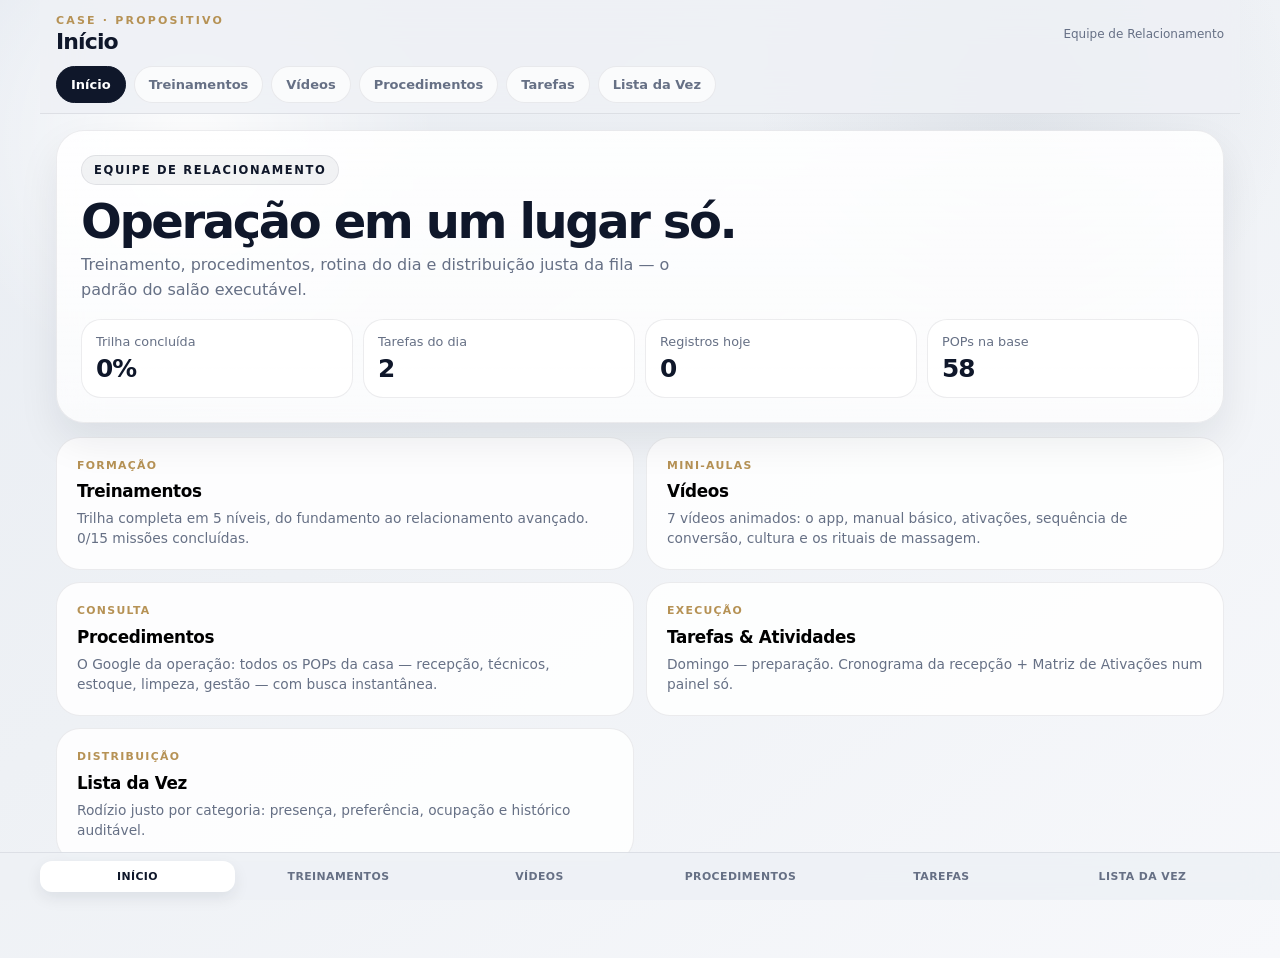
==== commit db97e606: "Add Case: generic de-branded Propositivo product app Same app as Central D'Oro (Treinamentos, Vídeos" ====
--- a/case/index.html
+++ b/case/index.html
@@ -4,7 +4,7 @@
 <meta charset="UTF-8" />
 <meta name="viewport" content="width=device-width, initial-scale=1.0, viewport-fit=cover" />
 <meta name="theme-color" content="#eef1f5" />
-<title>Case · Sala D'Oro</title>
+<title>Case · Propositivo</title>
 <style>
 :root{
   --bg:#eef1f5;
@@ -197,6 +197,52 @@
 .footbtn{flex:1;border:0;background:transparent;color:var(--muted);border-radius:12px;padding:9px 4px;font-size:.68rem;font-weight:800;text-transform:uppercase;letter-spacing:.04em}
 .footbtn.on{background:#fff;color:var(--text);box-shadow:0 6px 16px rgba(15,23,42,.08)}
 .hidden{display:none!important}
+
+/* Vídeos */
+.vcards{display:grid;grid-template-columns:repeat(2,minmax(0,1fr));gap:12px}
+@media(max-width:860px){.vcards{grid-template-columns:1fr}}
+.vcard{display:grid;gap:8px;padding:20px;text-align:left;border-radius:24px;border:1px solid rgba(201,168,76,.35);
+  background:linear-gradient(160deg,#17150F,#0F0E0B);color:#F4EBD8;box-shadow:var(--shadow);
+  transition:transform .15s ease}
+.vcard:hover{transform:translateY(-2px)}
+.vcard .vk{font-size:.68rem;letter-spacing:.16em;text-transform:uppercase;color:#C9A84C;font-weight:800}
+.vcard strong{font-size:1.05rem;letter-spacing:-.02em;color:#E8D5A3}
+.vcard span{color:#9B907D;font-size:.85rem;line-height:1.45}
+.vcard .vmeta{display:flex;justify-content:space-between;align-items:center;margin-top:4px}
+.vplay{display:inline-grid;place-items:center;width:38px;height:38px;border-radius:50%;background:#C9A84C;color:#17150F;font-size:.9rem}
+.vplayer{position:fixed;inset:0;z-index:200;display:none;flex-direction:column;background:
+  radial-gradient(circle at 20% -10%, rgba(201,168,76,.16), transparent 36%),
+  radial-gradient(circle at 100% 0%, rgba(232,213,163,.07), transparent 30%),#0F0E0B;color:#F4EBD8}
+.vplayer.open{display:flex}
+.vtop{display:flex;align-items:center;justify-content:space-between;gap:10px;padding:14px 16px}
+.vtop .vt{font-size:.72rem;letter-spacing:.18em;text-transform:uppercase;color:#C9A84C;font-weight:800}
+.vclose{border:1px solid rgba(201,168,76,.3);background:transparent;color:#E8D5A3;border-radius:999px;padding:8px 14px;font-size:.8rem;font-weight:800}
+.vprog{display:flex;gap:5px;padding:0 16px}
+.vprog i{flex:1;height:3px;border-radius:999px;background:rgba(244,235,216,.16);overflow:hidden;display:block}
+.vprog i b{display:block;height:100%;width:0;background:#C9A84C;border-radius:inherit}
+.vstage{flex:1;display:grid;place-items:center;padding:20px 22px;overflow:hidden}
+.vinner{width:min(680px,100%);display:grid;gap:16px;text-align:center;justify-items:center}
+.vkick{font-size:.72rem;letter-spacing:.22em;text-transform:uppercase;color:#C9A84C;font-weight:800;animation:vfade .6s ease both}
+.vtitle{font-size:clamp(1.7rem,6vw,2.7rem);line-height:1.04;letter-spacing:-.045em;font-weight:900;color:#E8D5A3;animation:vfade .6s .1s ease both;margin:0}
+.vlines{display:grid;gap:9px;justify-items:center}
+.vline{max-width:56ch;padding:11px 16px;border-radius:14px;background:rgba(244,235,216,.05);
+  border:1px solid rgba(201,168,76,.2);color:#F4EBD8;font-size:.95rem;line-height:1.5;
+  opacity:0;animation:vfade .55s ease forwards}
+.vvis{height:120px;display:grid;place-items:center;animation:vfade .7s .05s ease both}
+.vvis svg{height:110px;width:auto;max-width:280px;overflow:visible}
+.vfoot{display:flex;justify-content:center;gap:10px;padding:14px 16px calc(16px + env(safe-area-inset-bottom))}
+.vbtn{border:1px solid rgba(201,168,76,.3);background:rgba(244,235,216,.05);color:#E8D5A3;border-radius:999px;min-width:46px;padding:11px 16px;font-weight:800;font-size:.85rem}
+.vbtn.gold{background:#C9A84C;border-color:#C9A84C;color:#17150F}
+@keyframes vfade{from{opacity:0;transform:translateY(12px)}to{opacity:1;transform:none}}
+@keyframes vpulse{0%,100%{transform:scale(1);opacity:.9}50%{transform:scale(1.12);opacity:1}}
+@keyframes vspin{to{transform:rotate(360deg)}}
+@keyframes vdash{to{stroke-dashoffset:0}}
+@keyframes vfloat{0%,100%{transform:translateY(0)}50%{transform:translateY(-7px)}}
+.vp1{animation:vpulse 2.4s ease-in-out infinite}
+.vsp{transform-origin:center;animation:vspin 14s linear infinite}
+.vfl{animation:vfloat 3.2s ease-in-out infinite}
+.vdr{stroke-dasharray:300;stroke-dashoffset:300;animation:vdash 1.6s .3s ease forwards}
+
 @media(max-width:860px){
   .grid2{grid-template-columns:1fr}
   .kpis{grid-template-columns:1fr 1fr}
@@ -210,7 +256,7 @@
   <header class="top">
     <div class="brandrow">
       <div>
-        <div class="kicker">Case · Sala D'Oro</div>
+        <div class="kicker">Case · Propositivo</div>
         <h1 id="viewTitle">Início</h1>
       </div>
       <div class="who" id="whoBox">Equipe de Relacionamento</div>
@@ -223,6 +269,8 @@
 <div class="footbar">
   <div class="footinner" id="footNav"></div>
 </div>
+
+<div class="vplayer" id="vplayer"></div>
 
 <div class="modal" id="modal" onclick="if(event.target.id==='modal')closeModal()">
   <div class="sheet">
@@ -240,21 +288,21 @@
 /* ============ DADOS OPERACIONAIS (fonte: POP Recepção + Matriz de Ativações + Cronograma) ============ */
 
 const POPS = [
-  {id:"abertura", title:"Abertura do Salão", group:"Rotina", steps:[
+  {id:"abertura", title:"Abertura do Salão", group:"Rotina", setor:"Recepção", steps:[
     "Conferir entrada, área de espera, balcão, vitrine de produtos e materiais de atendimento.",
     "Conferir funcionamento de telefone, internet, som, ar-condicionado, máquinas de cartão e impressora de nota fiscal.",
     "Conferir cartão de visita, bobinas, sacolas, materiais de recepção e itens de apoio.",
     "Conferir agenda geral do dia: erros, sobreposições, falta de profissional, encaixes sem validação, horários sensíveis.",
     "Checar lista da vez do dia anterior e validar pendências antes de iniciar novos atendimentos.",
     "Informar imediatamente a gerência sobre qualquer item que interfira na operação."]},
-  {id:"apresentacao", title:"Apresentação Pessoal", group:"Rotina", steps:[
+  {id:"apresentacao", title:"Apresentação Pessoal", group:"Rotina", setor:"Recepção", steps:[
     "Manter cabelo arrumado desde o início do expediente, com acabamento profissional.",
     "Usar uniforme completo, limpo, alinhado e sem sinais de desgaste.",
     "Manter maquiagem pronta, batom neutro ou suave, sobrancelhas cuidadas.",
     "Manter unhas feitas, limpas e com cores neutras ou suaves.",
     "Usar apenas acessórios discretos e simples.",
     "Corrigir imediatamente qualquer ponto de imagem que reduza a percepção de padrão."]},
-  {id:"agendamento", title:"Agendamento", group:"Agenda", steps:[
+  {id:"agendamento", title:"Agendamento", group:"Agenda", setor:"Recepção", steps:[
     "Solicitar nome completo e telefone da cliente para localizar ou confirmar cadastro.",
     "Perguntar qual serviço deseja realizar e se possui profissional de preferência.",
     "Conferir histórico da cliente: profissional recorrente, preferências e restrições.",
@@ -263,29 +311,29 @@
     "Em caso de encaixe, validar com o profissional e garantir que não comprometa outra cliente.",
     "Confirmar data, horário, serviço, profissional e unidade antes de finalizar.",
     "Registrar origem da preferência quando cliente nova pedir profissional específico."]},
-  {id:"cadastro", title:"Cadastro de Cliente", group:"Agenda", steps:[
+  {id:"cadastro", title:"Cadastro de Cliente", group:"Agenda", setor:"Recepção", steps:[
     "Solicitar nome completo, telefone, data de aniversário e informações essenciais com gentileza.",
     "Perguntar se deseja informar e-mail e CPF para emissão de nota fiscal.",
     "Registrar origem da cliente: indicação, tráfego pago, Instagram, profissional, retorno espontâneo ou parceria.",
     "Atualizar dados sempre que houver divergência ou informação incompleta.",
     "Agradecer e confirmar que o cadastro foi concluído."]},
-  {id:"telefone", title:"Atendimento Telefônico e WhatsApp", group:"Agenda", steps:[
-    "Atender ou responder com saudação, nome do Sala D'Oro e identificação pessoal.",
+  {id:"telefone", title:"Atendimento Telefônico e WhatsApp", group:"Agenda", setor:"Recepção", steps:[
+    "Atender ou responder com saudação, nome do salão e identificação pessoal.",
     "Entender a necessidade da cliente antes de oferecer horário.",
     "Conferir ou criar cadastro conforme necessidade.",
     "Agendar, alterar ou cancelar seguindo as regras de agenda.",
     "Esclarecer dúvidas com segurança ou direcionar para a pessoa correta.",
     "Oferecer serviço adicional coerente com a necessidade da cliente.",
     "Encerrar confirmando as informações e agradecendo o contato.",
-    "Retomar conversas em aberto conforme regra de follow-up D0, D1, D3, D5 e D7."]},
-  {id:"primeirocontato", title:"Primeiro Contato no Salão", group:"Experiência", steps:[
+    "Retomar conversas em aberto conforme regra de sequência de conversão D0, D1, D3, D5 e D7."]},
+  {id:"primeirocontato", title:"Primeiro Contato no Salão", group:"Experiência", setor:"Recepção", steps:[
     "Receber a cliente com sorriso, postura e cumprimento adequado ao turno.",
     "Se apresentar e chamar a cliente pelo nome quando possível.",
     "Confirmar atendimento, profissional e horário.",
     "Oferecer água, café, chá e senha do Wi-Fi.",
     "Acomodar e acompanhar até o profissional ou sala correta.",
     "Zelar pela cliente entre atendimentos, principalmente em espera, troca de serviço ou deslocamento interno."]},
-  {id:"listadavez", title:"Lista da Vez", group:"Agenda", steps:[
+  {id:"listadavez", title:"Lista da Vez", group:"Agenda", setor:"Recepção", steps:[
     "Identificar o serviço solicitado e consultar a lista correspondente.",
     "Identificar o profissional da vez e verificar disponibilidade real.",
     "Confirmar possibilidade de atendimento com o profissional quando houver encaixe.",
@@ -294,7 +342,7 @@
     "Registrar nome da cliente, serviço, profissional, data, horário e responsável.",
     "Agendamento antecipado: marcar provisoriamente e confirmar após a presença da cliente.",
     "Corrigir a lista em caso de falta, cancelamento ou remarcação conforme orientação da gerência."]},
-  {id:"espera", title:"Cliente em Espera", group:"Experiência", steps:[
+  {id:"espera", title:"Cliente em Espera", group:"Experiência", setor:"Recepção", steps:[
     "Informar o motivo da espera com transparência e pedir desculpas pelo desconforto.",
     "Informar tempo estimado e perguntar se a cliente consegue aguardar.",
     "Oferecer água, café, chá, Wi-Fi e acomodação adequada.",
@@ -302,21 +350,21 @@
     "Cronometrar o tempo informado e reposicionar a cliente antes do limite combinado.",
     "Se a espera aumentar, explicar novamente, pedir desculpas e oferecer alternativa.",
     "Acionar a gerência se a espera comprometer a experiência."]},
-  {id:"revenda", title:"Revenda de Produtos", group:"Comercial", steps:[
+  {id:"revenda", title:"Revenda de Produtos", group:"Comercial", setor:"Recepção", steps:[
     "Perguntar se algum produto foi indicado pelo profissional.",
     "Sem indicação, entender a necessidade da cliente antes de sugerir.",
     "Apresentar produto adequado, modo de uso, benefício e complementar quando pertinente.",
     "Permitir que a cliente veja, toque ou conheça a textura do produto.",
     "Confirmar se pode entrar em contato depois para acompanhar resultado.",
     "Embalar com cuidado, cobrar, emitir nota quando solicitado e agradecer."]},
-  {id:"interno", title:"Atendimento Interno da Equipe", group:"Rotina", steps:[
+  {id:"interno", title:"Atendimento Interno da Equipe", group:"Rotina", setor:"Recepção", steps:[
     "Realizar agendamentos, alterações e cancelamentos solicitados por profissionais conforme regra da gerência.",
     "Orientar profissionais sobre agenda, lista da vez, encaixes, horários e fluxo do dia.",
     "Alterar agenda apenas com autorização quando impactar cliente, faturamento ou outro profissional.",
     "Informar gerência sobre atraso, ausência, erro ou conflito.",
     "Priorizar sempre a cliente em relação a demandas internas.",
     "Comunicar alterações de agenda aos profissionais envolvidos."]},
-  {id:"cobranca", title:"Cobrança e Fechamento da Experiência", group:"Comercial", steps:[
+  {id:"cobranca", title:"Cobrança e Fechamento da Experiência", group:"Comercial", setor:"Recepção", steps:[
     "Cumprimentar a cliente e localizar a comanda no sistema.",
     "Confirmar os serviços realizados antes da cobrança.",
     "Em divergência, consultar quem lançou antes de editar e comunicar profissional e gerência.",
@@ -326,32 +374,308 @@
     "Realizar pagamento e organizar comprovantes por forma e bandeira.",
     "Perguntar sobre próxima visita e produto para casa.",
     "Nunca permitir saída sem pagamento validado, salvo orientação expressa da gerência."]},
-  {id:"caixa", title:"Fechamento de Caixa", group:"Rotina", steps:[
+  {id:"caixa", title:"Fechamento de Caixa", group:"Rotina", setor:"Recepção", steps:[
     "Conferir pagamentos em débito, crédito, dinheiro e demais formas aceitas.",
     "Comparar comprovantes físicos, sistema e movimentação do dia.",
     "Realizar fechamento no sistema.",
     "Organizar comprovantes conforme padrão interno.",
     "Comunicar imediatamente qualquer divergência para a gerência.",
     "Registrar pendências ou ajustes que precisem de acompanhamento."]},
-  {id:"followup", title:"Follow-up e Ativações", group:"Relacionamento", steps:[
-    "Executar follow-ups D0, D1, D3, D5 e D7 para leads sem resposta ou em negociação.",
-    "Classificar cada contato por etapa do funil: lead novo, contato feito, qualificado, oferta enviada, em objeção, agendado ou perdido.",
+  {id:"followup", title:"Sequência de Conversão e Ativações", group:"Relacionamento", setor:"Recepção", steps:[
+    "Executar sequências de conversão D0, D1, D3, D5 e D7 para clientes sem resposta ou em negociação.",
+    "Classificar cada contato por etapa do funil: cliente novo, contato feito, qualificado, oferta enviada, em objeção, agendado ou perdido.",
     "Ativar aniversariantes, inativas, canceladas, faltantes e serviços recorrentes vencidos.",
     "Registrar tentativa, canal, resposta, próxima ação e resultado.",
     "Sem horário ou profissional disponível: registrar motivo para análise da gerência.",
-    "Reportar semanalmente ativações, respostas, agendamentos e perdas por indisponibilidade."]}
+    "Reportar semanalmente ativações, respostas, agendamentos e perdas por indisponibilidade."]},
+  {id:"conversao", title:"Sequência de Conversão D0–D7", group:"Relacionamento", setor:"Recepção", steps:[
+    "Abrir o controle de Sequência de Conversão no início do período definido.",
+    "Filtrar clientes com status em aberto, sem resposta ou com próxima ação vencida.",
+    "Conferir data do primeiro contato, etapa atual, responsável, prazo e histórico.",
+    "Realizar a próxima tentativa conforme etapa D0, D1, D3, D5 ou D7.",
+    "Registrar canal utilizado, resposta, nova etapa, prazo e resultado.",
+    "Com interesse: direcionar para agendamento com data, horário, serviço e profissional.",
+    "Sem retorno até D7: classificar como sem resposta e encerrar com observação objetiva.",
+    "Impossibilidade operacional: registrar motivo (falta de horário, profissional, cliente indisponível).",
+    "Reportar ao fim do dia: convertidas, em aberto e impedimentos relevantes."]},
+  {id:"tec_padrao", title:"Padrão Comum de Atendimento Técnico", group:"Atendimento", setor:"Parceiros Técnicos", steps:[
+    "Receber a cliente pelo nome e apresentar-se quando necessário.",
+    "Confirmar serviço contratado e expectativa.",
+    "Explicar etapas essenciais sem prolongar.",
+    "Executar com técnica, higiene, cuidado e discrição.",
+    "Perguntar se a cliente está confortável.",
+    "Confirmar satisfação antes de finalizar.",
+    "Lançar serviço correto na comanda.",
+    "Organizar material, bancada ou sala após o atendimento."]},
+  {id:"tec_cabeleireiro", title:"Cabeleireiro", group:"Atendimento", setor:"Parceiros Técnicos", steps:[
+    "Realizar diagnóstico visual e conversa inicial.",
+    "Confirmar objetivo, histórico químico, manutenção e limite técnico.",
+    "Alinhar resultado possível antes de iniciar.",
+    "Executar serviço conforme técnica e segurança.",
+    "Orientar manutenção em casa e próximo retorno."]},
+  {id:"tec_jr_acolhimento", title:"Cabeleireiro Júnior — Acolhimento", group:"Atendimento", setor:"Parceiros Técnicos", steps:[
+    "Preparar lavatório, toalhas, produtos e apoio antes da cliente chegar.",
+    "Acolher cliente com educação e segurança.",
+    "Confirmar orientação do profissional responsável.",
+    "Executar lavagem, tratamento ou apoio conforme instrução.",
+    "Avisar profissional sobre qualquer sensibilidade ou observação da cliente."]},
+  {id:"tec_jr_finalizacao", title:"Cabeleireiro Júnior — Finalização", group:"Atendimento", setor:"Parceiros Técnicos", steps:[
+    "Confirmar acabamento esperado com o profissional responsável.",
+    "Preparar ferramentas e finalizadores.",
+    "Finalizar com cuidado, alinhamento e atenção aos detalhes.",
+    "Solicitar validação do profissional quando necessário.",
+    "Limpar estação e guardar materiais."]},
+  {id:"tec_manicure", title:"Manicure e Pedicure", group:"Atendimento", setor:"Parceiros Técnicos", steps:[
+    "Confirmar formato, comprimento, cor e preferência da cliente.",
+    "Usar materiais limpos, esterilizados ou descartáveis.",
+    "Abrir descartáveis diante da cliente quando aplicável.",
+    "Executar com delicadeza e higiene.",
+    "Separar instrumentos reutilizáveis para esterilização."]},
+  {id:"tec_nail", title:"Nail Design", group:"Atendimento", setor:"Parceiros Técnicos", steps:[
+    "Confirmar técnica, formato, comprimento, manutenção anterior e expectativa.",
+    "Avaliar condição da unha natural antes de iniciar.",
+    "Usar materiais adequados e higienizados.",
+    "Orientar cuidados, manutenção e retorno.",
+    "Registrar serviço correto na comanda."]},
+  {id:"tec_make", title:"Maquiagem", group:"Atendimento", setor:"Parceiros Técnicos", steps:[
+    "Confirmar ocasião, preferência, pele, sensibilidade e referência visual.",
+    "Preparar pele com higiene e produtos adequados.",
+    "Manter pincéis e materiais higienizados.",
+    "Validar pontos principais antes da finalização.",
+    "Orientar retoques e conservação."]},
+  {id:"tec_depilacao", title:"Depilação", group:"Atendimento", setor:"Parceiros Técnicos", steps:[
+    "Confirmar área, sensibilidade, alergias e uso de produtos ou medicamentos relevantes.",
+    "Garantir privacidade.",
+    "Usar materiais descartáveis ou higienizados conforme norma.",
+    "Executar com técnica, cuidado e discrição.",
+    "Orientar cuidados pós-procedimento."]},
+  {id:"tec_estetica", title:"Estética Facial e Corporal", group:"Atendimento", setor:"Parceiros Técnicos", steps:[
+    "Confirmar objetivo, queixa e contraindicações.",
+    "Explicar etapas principais.",
+    "Usar materiais limpos, descartáveis ou esterilizados.",
+    "Acompanhar conforto durante o procedimento.",
+    "Orientar cuidados pós-procedimento."]},
+  {id:"tec_podologia", title:"Podologia", group:"Atendimento", setor:"Parceiros Técnicos", steps:[
+    "Avaliar queixa, sensibilidade, histórico e condição dos pés.",
+    "Usar materiais esterilizados ou descartáveis.",
+    "Não executar procedimento fora de segurança técnica.",
+    "Orientar cuidados e retorno.",
+    "Encaminhar para avaliação especializada quando houver sinal de risco."]},
+  {id:"tec_masso", title:"Massoterapia", group:"Atendimento", setor:"Parceiros Técnicos", steps:[
+    "Confirmar objetivo, desconfortos, restrições e preferência de pressão.",
+    "Garantir privacidade e conforto.",
+    "Explicar tempo e condução do atendimento.",
+    "Ajustar pressão conforme retorno da cliente.",
+    "Orientar hidratação e cuidados após a sessão."]},
+  {id:"est_recebimento", title:"Recebimento de Produtos", group:"Controle", setor:"Estoque", steps:[
+    "Conferir nota, pedido, quantidade, marca, linha e validade.",
+    "Separar divergências antes de guardar.",
+    "Registrar entrada no controle definido.",
+    "Guardar por categoria, uso, validade e criticidade.",
+    "Comunicar faltas, avarias ou troca de item."]},
+  {id:"est_reposicao", title:"Reposição Diária", group:"Controle", setor:"Estoque", steps:[
+    "Conferir itens críticos no início do dia.",
+    "Repor pontos de uso conforme consumo real.",
+    "Evitar excesso em bancadas e salas.",
+    "Registrar itens abaixo do mínimo.",
+    "Acionar compra ou liderança antes de faltar."]},
+  {id:"est_interno", title:"Atendimento Interno ao Profissional", group:"Controle", setor:"Estoque", steps:[
+    "Receber solicitação conforme regra da unidade.",
+    "Conferir item, quantidade, finalidade e profissional.",
+    "Entregar somente o necessário.",
+    "Registrar saída.",
+    "Comunicar consumo fora do padrão."]},
+  {id:"est_inventario", title:"Inventário", group:"Controle", setor:"Estoque", steps:[
+    "Contar produtos por categoria.",
+    "Separar vencidos, avariados ou sem identificação.",
+    "Comparar físico com controle.",
+    "Registrar divergências.",
+    "Ajustar estoque apenas com autorização."]},
+  {id:"est_validade", title:"Validade e Conservação", group:"Controle", setor:"Estoque", steps:[
+    "Usar primeiro os produtos com vencimento mais próximo.",
+    "Manter embalagens fechadas, limpas e identificadas.",
+    "Não liberar produto vencido, sem rótulo ou com alteração de aspecto.",
+    "Sinalizar produtos parados ou com baixo giro."]},
+  {id:"est_desperdicio", title:"Controle de Desperdício", group:"Controle", setor:"Estoque", steps:[
+    "Acompanhar consumo por setor.",
+    "Identificar uso excessivo ou repetido.",
+    "Orientar equipe quando houver desperdício.",
+    "Registrar ocorrências para análise da liderança."]},
+  {id:"limp_diaria", title:"Abertura e Limpeza Diária", group:"Ambientes", setor:"Limpeza", steps:[
+    "Repor sabonete, papel, álcool, sacos de lixo e itens de banheiro.",
+    "Limpar recepção, salão, circulação, banheiros e áreas de apoio.",
+    "Higienizar bancadas, cadeiras, apoios, espelhos, maçanetas e superfícies de contato.",
+    "Retirar lixo e trocar sacos.",
+    "Comunicar falta de material, dano ou risco."]},
+  {id:"limp_revisao", title:"Revisão Durante a Operação", group:"Ambientes", setor:"Limpeza", steps:[
+    "Revisar banheiros em horários definidos.",
+    "Manter áreas comuns sem lixo, copos, toalhas ou materiais fora do lugar.",
+    "Atuar sem atrapalhar atendimentos.",
+    "Sinalizar piso molhado quando necessário."]},
+  {id:"limp_salas", title:"Limpeza de Salas Técnicas", group:"Ambientes", setor:"Limpeza", steps:[
+    "Limpar salas de maquiagem, podologia, depilação, estética, massoterapia, progressiva, mega hair e sala VIP conforme cronograma.",
+    "Higienizar maca, bancada, carrinho, espelho, lixeira, chão e pontos de contato.",
+    "Registrar sala limpa ou impedida por atendimento."]},
+  {id:"limp_pesada", title:"Limpeza Pesada Semanal", group:"Ambientes", setor:"Limpeza", steps:[
+    "Lavar banheiros.",
+    "Limpar rodapés, cantos, portas, áreas externas e pontos de acúmulo.",
+    "Organizar área de funcionários, copa e apoio.",
+    "Registrar conclusão no cronograma."]},
+  {id:"limp_banheiros", title:"Banheiros", group:"Ambientes", setor:"Limpeza", steps:[
+    "Conferir cheiro, papel, sabonete, lixo, piso, pia, espelho e vaso.",
+    "Limpar imediatamente quando houver uso intenso.",
+    "Registrar revisões conforme escala."]},
+  {id:"mano_recepcao", title:"Recepção do Veículo", group:"Veículos", setor:"Manobristas", steps:[
+    "Cumprimentar a cliente e orientar acesso à recepção.",
+    "Identificar veículo e chave conforme regra.",
+    "Verificar avarias aparentes antes de manobrar.",
+    "Guardar chave no local definido."]},
+  {id:"mano_guarda", title:"Guarda e Circulação", group:"Veículos", setor:"Manobristas", steps:[
+    "Manobrar com atenção ao fluxo da rua e pedestres.",
+    "Não usar celular durante manobra.",
+    "Não alterar rádio, banco, ar ou objetos da cliente sem necessidade.",
+    "Manter chave e identificação organizadas."]},
+  {id:"mano_devolucao", title:"Devolução do Veículo", group:"Veículos", setor:"Manobristas", steps:[
+    "Confirmar identificação.",
+    "Entregar chave apenas à cliente ou pessoa autorizada.",
+    "Agradecer a visita.",
+    "Informar imediatamente qualquer incidente ou atraso."]},
+  {id:"manu_ronda", title:"Ronda Preventiva", group:"Estrutura", setor:"Manutenção", steps:[
+    "Verificar iluminação, hidráulica, elétrica aparente, ar-condicionado, portas, fechaduras e mobiliário.",
+    "Registrar itens com falha.",
+    "Resolver pequenos ajustes autorizados.",
+    "Encaminhar demandas técnicas à liderança."]},
+  {id:"manu_chamado", title:"Chamado de Manutenção", group:"Estrutura", setor:"Manutenção", steps:[
+    "Receber demanda com local, problema e urgência.",
+    "Avaliar risco para cliente, equipe e operação.",
+    "Isolar área quando necessário.",
+    "Executar ou acionar prestador autorizado.",
+    "Registrar conclusão e pendência."]},
+  {id:"manu_equip", title:"Equipamentos", group:"Estrutura", setor:"Manutenção", steps:[
+    "Conferir funcionamento antes de uso crítico.",
+    "Retirar de uso equipamento com risco.",
+    "Identificar equipamento parado.",
+    "Comunicar liderança para reparo, troca ou compra."]},
+  {id:"copa_diaria", title:"Organização Diária", group:"Equipe", setor:"Copa", steps:[
+    "Manter pia, bancada, mesa, geladeira e lixeira limpas.",
+    "Guardar itens pessoais no local correto.",
+    "Não deixar louça, alimento aberto ou lixo acumulado.",
+    "Repor itens permitidos conforme rotina."]},
+  {id:"copa_uso", title:"Uso da Copa", group:"Equipe", setor:"Copa", steps:[
+    "Usar a copa sem comprometer atendimento ou circulação.",
+    "Respeitar horários e regras internas.",
+    "Identificar alimentos pessoais quando aplicável.",
+    "Descartar itens vencidos ou sem identificação conforme orientação."]},
+  {id:"copa_fechamento", title:"Fechamento da Copa", group:"Equipe", setor:"Copa", steps:[
+    "Recolher lixo.",
+    "Limpar pia e bancada.",
+    "Conferir geladeira e utensílios.",
+    "Deixar o ambiente pronto para o próximo dia."]},
+  {id:"gov_conferencia", title:"Conferência Diária", group:"Governança", setor:"Gestão", steps:[
+    "Revisar cronogramas do dia.",
+    "Identificar tarefas não concluídas.",
+    "Priorizar pendências que impactam cliente, segurança, caixa, estoque ou agenda.",
+    "Cobrar responsável sem exposição desnecessária.",
+    "Registrar conclusão."]},
+  {id:"gov_pendencias", title:"Tratamento de Pendências", group:"Governança", setor:"Gestão", steps:[
+    "Descrever o problema de forma objetiva.",
+    "Indicar setor, responsável, prazo e impacto.",
+    "Atualizar status até conclusão.",
+    "Escalar para liderança quando o prazo vencer.",
+    "Validar conclusão por conferência real, não apenas confirmação verbal."]},
+  {id:"gov_treinamento", title:"Treinamento de Equipe", group:"Governança", setor:"Gestão", steps:[
+    "Apresentar o POP antes de cobrar execução.",
+    "Validar entendimento com perguntas práticas.",
+    "Acompanhar execução real.",
+    "Corrigir no momento, com clareza e respeito.",
+    "Registrar necessidade de reciclagem."]},
+  {id:"gov_atualizacao", title:"Atualização de POP", group:"Governança", setor:"Gestão", steps:[
+    "Registrar sugestão ou falha encontrada.",
+    "Avaliar impacto operacional.",
+    "Atualizar apenas com autorização da liderança.",
+    "Comunicar mudança para todos os envolvidos.",
+    "Manter histórico da versão vigente."]},
+  {id:"ctrl_checklist", title:"Checklist Diário Operacional", group:"Controles", setor:"Gestão", steps:[
+    "Abrir a aba Checklist Diário e preencher data, unidade e responsável.",
+    "Validar cada atividade chave por área, sem detalhar demais.",
+    "Selecionar o status correto: Conforme, Atenção, Não realizado ou Em andamento.",
+    "Usar observação apenas quando houver pendência, exceção ou informação útil.",
+    "Corrigir no mesmo dia tudo que estiver como Atenção ou Não realizado.",
+    "Conferir o percentual concluído (mínimo 90%) e validar com a gerência."]},
+  {id:"ctrl_auditoria_semanal", title:"Auditoria Semanal", group:"Controles", setor:"Gestão", steps:[
+    "Selecionar semana, unidade, auditor e setor avaliado.",
+    "Avaliar somente critérios essenciais, sem excesso de perguntas.",
+    "Dar nota de 1 a 5 com base em evidência observável.",
+    "Registrar ação corretiva quando a nota for menor que 4.",
+    "Acompanhar o alerta de intervenção necessária no dashboard.",
+    "Revisar na semana seguinte se a ação foi aplicada."]},
+  {id:"ctrl_auditoria_mensal", title:"Auditoria Mensal de POPs", group:"Controles", setor:"Gestão", steps:[
+    "Listar os POPs prioritários do mês.",
+    "Registrar última auditoria, setor, nota percentual e conformidade.",
+    "Classificar como 100%, parcial ou crítico (abaixo de 70 é crítico).",
+    "Criar plano de ação para POP parcial ou crítico.",
+    "Usar o ranking para identificar melhores práticas e pontos frágeis.",
+    "Revisar POPs críticos antes de criar novos procedimentos."]},
+  {id:"ctrl_desvios", title:"Correção de Desvios", group:"Controles", setor:"Gestão", steps:[
+    "Registrar data, setor e descrição objetiva do desvio.",
+    "Classificar impacto: baixo, médio, alto ou crítico.",
+    "Descrever causa raiz, não apenas o sintoma.",
+    "Definir correção definitiva, responsável e prazo.",
+    "Atualizar status até concluir.",
+    "Impacto alto ou crítico: priorizar a correção antes de novas demandas."]},
+  {id:"ctrl_reciclagem", title:"Reciclagens e Treinamentos", group:"Controles", setor:"Gestão", steps:[
+    "Registrar data, equipe/setor, tema e motivo.",
+    "Vincular o treinamento à origem: auditoria, desvio, atualização ou cultura.",
+    "Informar responsável e participantes.",
+    "Definir próxima revisão para medir aderência.",
+    "Atualizar status: planejado, realizado ou reagendado.",
+    "Usar o dashboard para enxergar setores mais treinados e lacunas."]},
+  {id:"com_funil", title:"Atendimento de Clientes do Tráfego Pago", group:"Funil", setor:"Comercial", steps:[
+    "Classificar cada contato por etiqueta de funil: cliente novo, qualificado, oferta enviada, em objeção, agendado ou perdido.",
+    "Primeiro contato automático: nome do salão + entusiasmo + uma pergunta objetiva sobre o serviço buscado.",
+    "Depois da resposta, conduzir para decisão: 'Prefere agendar para essa semana ou para a próxima?'",
+    "Se o cliente esfriar, uma ligação curta perguntando se ainda quer o horário.",
+    "Qualificação rápida — perguntar sempre: qual serviço, quando quer agendar, se prefere algum profissional.",
+    "Cliente quente: quer essa semana, pergunta horário, pergunta valor. Cliente frio: demora dias, é só curiosidade."]},
+  {id:"com_sequencia", title:"Sequência de Conversão D0–D7", group:"Funil", setor:"Comercial", steps:[
+    "D0 — mensagem inicial automática: saudação, nome do salão, pergunta sobre o serviço buscado.",
+    "D1 — 'Consegui horários disponíveis essa semana e a próxima. Quer que eu te envie as opções?'",
+    "D3 — 'Nossa agenda já está quase completa. Ainda gostaria de agendar?'",
+    "D5 — prova social curta: compartilhar que outras clientes têm gostado dos resultados e da experiência.",
+    "D7 — última tentativa, educada, encerrando o atendimento mas deixando a porta aberta.",
+    "Se o cliente respondeu mas parou: D1 recap do interesse + pergunta de fechamento, D3 uma ligação curta, D5 urgência leve sem pressão.",
+    "Sem retorno até o D7: encerrar a sequência com observação objetiva do motivo."]},
+  {id:"com_objecoes", title:"Tratamento de Objeções", group:"Script", setor:"Comercial", steps:[
+    "Ouvir a objeção inteira antes de responder — nunca interromper.",
+    "'Achei caro': reforçar que o time é especialista e os produtos são premium, por isso o resultado é diferenciado.",
+    "'Agora não sei se consigo': oferecer flexibilidade de horário essa semana e a próxima.",
+    "'Vou pensar': avisar com educação que os horários mais disputados costumam fechar rápido.",
+    "'Vi outro mais barato': reposicionar para qualidade, segurança e resultado — por isso as clientes voltam sempre.",
+    "Nunca discutir preço isolado — sempre reconduzir para valor e para o próximo passo."]},
+  {id:"com_regras", title:"Regras de Abordagem e Mentalidade Premium", group:"Padrão", setor:"Comercial", steps:[
+    "Sempre conferir histórico de preferência de profissional antes de chamar a cliente.",
+    "Sempre usar o nome da cliente.",
+    "Sempre finalizar toda mensagem com pergunta de agendamento — nunca deixar em aberto tipo 'qualquer coisa me avisa'.",
+    "Erros que não podem acontecer: demorar para responder, não pedir agendamento direto, textos longos, desistir cedo, falar só de preço.",
+    "Mentalidade do salão premium: responder rápido, conduzir para agendamento, criar urgência natural, mostrar valor, insistir com educação.",
+    "Controle diário: anotar ativação feita, quantidade de contatos e quantidade de agendamentos fechados."]}
 ];
 
 /* Matriz de Ativações — da planilha oficial (Julho) */
 const ATIVACOES = [
-  {id:"d0d7", nome:"Sequência de conversão D0–D7", freq:"Diário", dia:"Todos os dias", dow:[1,2,3,4,5,6], publico:"Clientes e leads do dia 0 ao dia 7", criterio:"Conversas em aberto sem resposta"},
+  {id:"aniversariantes", nome:"Aniversariantes", freq:"Mensal", dia:"Semana anterior à virada do mês", dow:[], publico:"Clientes aniversariantes do mês", criterio:"Presente especial (tratamento capilar) + convite para agendar"},
+  {id:"reflexo", nome:"Reflexo", freq:"Semanal", dia:"Terça", dow:[2], publico:"Clientes sem reflexo há mais de 30 dias", criterio:"Retomar continuidade do cuidado"},
+  {id:"coloracao", nome:"Coloração — Retoque de Raiz", freq:"Semanal", dia:"Terça", dow:[2], publico:"Clientes com coloração há mais de 30 dias", criterio:"Renovar e manter a cor em dia"},
+  {id:"unha_gel", nome:"Manutenção Unha em Gel", freq:"Semanal", dia:"Terça", dow:[2], publico:"Clientes com unha em gel há mais de 20 dias", criterio:"Renovar manutenção e manter sempre perfeitas"},
+  {id:"corte_masc", nome:"Corte Masculino", freq:"Semanal", dia:"Terça", dow:[2], publico:"Clientes com corte masculino há mais de 20 dias", criterio:"Ajustar corte e manter o estilo em dia"},
+  {id:"podologia", nome:"Podologia", freq:"Semanal", dia:"Terça", dow:[2], publico:"Clientes com podologia há mais de 30 dias", criterio:"Continuar tratamento e bem-estar dos pés"},
+  {id:"faltantes", nome:"Canceladas ou Faltantes", freq:"Semanal", dia:"Quinta", dow:[4], publico:"Clientes faltantes ou canceladas da semana anterior", criterio:"Recuperar agenda perdida"},
+  {id:"inativas6m", nome:"Clientes sem Retorno há 6 Meses", freq:"Mensal", dia:"Pontualmente", dow:[], publico:"Clientes sem visita há 6 meses ou mais", criterio:"Pesquisa de satisfação + brinde de retorno"},
+  {id:"pos_google", nome:"Pós-atendimento — Avaliação Google", freq:"Semanal", dia:"Sábado", dow:[6], publico:"Clientes novas da última semana", criterio:"Checar experiência e pedir avaliação no Google"},
   {id:"pos", nome:"Pós-atendimento", freq:"Diário", dia:"1 dia após atendimento", dow:[1,2,3,4,5,6], publico:"Cliente atendida ontem", criterio:"Cliente nova realizou serviço no dia anterior"},
-  {id:"faltantes", nome:"Faltantes / Canceladas", freq:"Semanal", dia:"Quinta", dow:[4], publico:"Clientes faltantes", criterio:"Clientes que faltaram e precisam de retomada"},
-  {id:"clube30", nome:"Ação Clube D'Oro 30 dias", freq:"Quinzenal", dia:"Quinzenal", dow:[1], publico:"Clientes dentro do prazo", criterio:"Clientes dentro de 30 dias no máximo"},
+  {id:"clube30", nome:"Ação Clube VIP 30 dias", freq:"Quinzenal", dia:"Quinzenal", dow:[1], publico:"Clientes dentro do prazo", criterio:"Clientes dentro de 30 dias no máximo"},
   {id:"indica3", nome:"Ação Indica 3", freq:"Pontual", dia:"Pontualmente", dow:[], publico:"180 melhores clientes", criterio:"Clientes indicam 3 pessoas"},
-  {id:"recorrentes", nome:"Ativações por serviço recorrente", freq:"Semanal", dia:"Terça", dow:[2], publico:"Clientes no tempo médio de retorno", criterio:"Clientes dentro da janela de retorno"},
-  {id:"inativas", nome:"Clientes inativas", freq:"Mensal", dia:"Pontualmente", dow:[], publico:"Clientes de alto valor sem retorno", criterio:"Ticket ou frequência alta, sem visita há 45+ dias"},
-  {id:"aniversariantes", nome:"Aniversariantes", freq:"Mensal", dia:"Semana anterior à virada do mês", dow:[], publico:"Aniversariantes do próximo mês", criterio:"Aniversariantes contatadas no mês"}
+  {id:"inativas", nome:"Clientes Inativas (alto valor)", freq:"Mensal", dia:"Pontualmente", dow:[], publico:"Clientes de alto valor sem retorno", criterio:"Ticket ou frequência alta, sem visita há 45+ dias"}
 ];
 
 /* Cronograma semanal de recepção */
@@ -361,7 +685,7 @@
     {id:"seg_ausencias", t:"Atualizar ausências", d:"Faltas e impacto na operação."},
     {id:"seg_faltantes", t:"Revisar faltantes e canceladas", d:"Separar clientes que precisam de retomada."}]},
   2:{title:"Terça — contato e ativação", tasks:[
-    {id:"ter_followup", t:"Retomar conversas em aberto", d:"Leads e clientes sem resposta."},
+    {id:"ter_followup", t:"Retomar conversas em aberto", d:"Clientes sem resposta."},
     {id:"ter_servico", t:"Ativação por serviço recorrente", d:"Clientes na janela de retorno."},
     {id:"ter_whats", t:"Responder WhatsApp pendente", d:"Canais vivos e sem atraso."}]},
   3:{title:"Quarta — controle e organização", tasks:[
@@ -391,7 +715,7 @@
     {id:"m1", t:"Padrão geral de execução", pop:null, resumo:"Educação, objetividade, registro e comunicação imediata de desvios. Nunca improvisar fora do padrão.",
       steps:["Tratar clientes, equipe e parceiros com educação, objetividade e postura profissional.","Manter apresentação, ambiente, materiais e registros no padrão da empresa.","Registrar informações relevantes no sistema ou controle correspondente.","Comunicar imediatamente atraso, divergência, risco ou erro de agenda.","Em caso de dúvida, acionar a gerência — nunca improvisar."],
       quiz:{q:"Você percebe um erro na agenda que pode afetar uma cliente daqui a 2 horas. O que fazer?", opts:["Esperar para ver se o problema se resolve sozinho","Comunicar imediatamente a gerência e registrar a situação","Corrigir por conta própria sem avisar ninguém"], correct:1, exp:"Desvios se comunicam imediatamente. A correção pode até ser sua, mas a gerência precisa saber e o registro precisa existir."}},
-    {id:"m2", t:"Apresentação pessoal", pop:"apresentacao", resumo:"Sua imagem é a primeira prova do padrão Sala D'Oro.",
+    {id:"m2", t:"Apresentação pessoal", pop:"apresentacao", resumo:"Sua imagem é a primeira prova do padrão do salão.",
       quiz:{q:"Qual das opções está DENTRO do padrão de apresentação?", opts:["Unhas feitas com cores neutras e acessórios discretos","Uniforme com sinais de desgaste, mas limpo","Maquiagem carregada para impressionar"], correct:0, exp:"O padrão pede acabamento profissional e discrição: unhas neutras, acessórios simples, uniforme impecável."}},
     {id:"m3", t:"Abertura do salão", pop:"abertura", resumo:"Checklist físico + sistemas + agenda + lista da vez do dia anterior.",
       quiz:{q:"Antes de iniciar novos atendimentos, o que precisa ser validado da véspera?", opts:["Somente o caixa do dia anterior","A lista da vez do dia anterior e suas pendências","Nada — cada dia começa do zero"], correct:1, exp:"A lista da vez da véspera carrega pendências que afetam a justiça do rodízio de hoje."}}]},
@@ -400,8 +724,8 @@
       quiz:{q:"Por que registrar a ORIGEM da cliente (indicação, Instagram, tráfego)?", opts:["É exigência fiscal","Alimenta as ativações e mostra qual canal traz cliente","Apenas curiosidade da gerência"], correct:1, exp:"Origem alimenta a Matriz de Ativações (ex: Indica 3) e orienta onde investir."}},
     {id:"m5", t:"Agendamento", pop:"agendamento", resumo:"Histórico, preferência, disponibilidade, confirmação. Sem preferência → lista da vez.",
       quiz:{q:"Cliente nova liga e NÃO tem profissional de preferência. Como distribuir?", opts:["Escolher o profissional mais simpático","Dar para quem estiver por perto na hora","Usar a lista da vez de forma discreta, justa e registrada"], correct:2, exp:"É exatamente o que o POP define: lista da vez, discreta, justa e registrada."}},
-    {id:"m6", t:"Telefone e WhatsApp", pop:"telefone", resumo:"Saudação padrão, entender antes de ofertar, follow-up D0–D7.",
-      quiz:{q:"Uma conversa de WhatsApp ficou sem resposta da cliente há 3 dias. O que o padrão manda?", opts:["Aguardar a cliente responder quando quiser","Retomar conforme a régua D0, D1, D3, D5 e D7","Apagar a conversa para limpar a caixa"], correct:1, exp:"A régua de follow-up D0–D7 existe para nenhuma conversa morrer em aberto."}}]},
+    {id:"m6", t:"Telefone e WhatsApp", pop:"telefone", resumo:"Saudação padrão, entender antes de ofertar, sequência de conversão D0–D7.",
+      quiz:{q:"Uma conversa de WhatsApp ficou sem resposta da cliente há 3 dias. O que o padrão manda?", opts:["Aguardar a cliente responder quando quiser","Retomar conforme a régua D0, D1, D3, D5 e D7","Apagar a conversa para limpar a caixa"], correct:1, exp:"A régua de sequência de conversão D0–D7 existe para nenhuma conversa morrer em aberto."}}]},
   {id:"n3", nome:"Nível 3 · Experiência da Cliente", desc:"Do primeiro sorriso à espera bem gerida.", missoes:[
     {id:"m7", t:"Primeiro contato no salão", pop:"primeirocontato", resumo:"Sorriso, nome, água/café/Wi-Fi, acompanhamento até o profissional.",
       quiz:{q:"A cliente chegou e o profissional ainda está finalizando outro atendimento. O que fazer?", opts:["Deixar aguardando em pé até o profissional aparecer","Acomodar, oferecer água/café/Wi-Fi e zelar por ela na espera","Pedir que volte em 30 minutos"], correct:1, exp:"Zelar pela cliente entre atendimentos é parte do POP de primeiro contato."}},
@@ -416,12 +740,12 @@
       quiz:{q:"A cliente demonstra insatisfação na hora de pagar. O que o padrão exige?", opts:["Concluir a cobrança rápido para não criar constrangimento","Não concluir a cobrança sem acionar a gerência","Dar desconto por conta própria"], correct:1, exp:"Insatisfação trava a cobrança até a gerência entrar — é a última chance de salvar a experiência."}},
     {id:"m12", t:"Fechamento de caixa", pop:"caixa", resumo:"Conferir formas de pagamento, comparar comprovantes × sistema, reportar divergências.",
       quiz:{q:"Os comprovantes físicos não batem com o sistema. Qual a atitude correta?", opts:["Ajustar o sistema para bater e seguir em frente","Comunicar imediatamente a divergência para a gerência","Deixar para conferir amanhã"], correct:1, exp:"Divergência de caixa é comunicação imediata — nunca ajuste silencioso."}}]},
-  {id:"n5", nome:"Nível 5 · Relacionamento Avançado", desc:"A máquina de ativação: follow-up, funil e recuperação de agenda.", missoes:[
-    {id:"m13", t:"Follow-up D0–D7 e funil", pop:"followup", resumo:"Régua de contato + classificação por etapa do funil + registro de cada tentativa.",
-      quiz:{q:"Uma lead recebeu oferta e sumiu. Em qual etapa do funil ela está e o que fazer?", opts:["Perdida — descartar o contato","Em objeção/oferta enviada — seguir a régua D0–D7 registrando cada tentativa","Agendada — esperar ela aparecer"], correct:1, exp:"Oferta enviada sem resposta entra na régua de retomada, com registro de tentativa, canal e próxima ação."}},
-    {id:"m14", t:"Matriz de ativações", pop:null, resumo:"As 8 ações da matriz: D0–D7, pós-atendimento, faltantes, Clube 30 dias, Indica 3, recorrentes, inativas, aniversariantes.",
-      steps:["Sequência D0–D7: diário, conversas em aberto do dia 0 ao 7.","Pós-atendimento: diário, cliente atendida ontem.","Faltantes/Canceladas: semanal (quinta), recuperar agenda perdida.","Clube D'Oro 30 dias: quinzenal, clientes dentro do prazo.","Indica 3: pontual, 180 melhores clientes.","Serviço recorrente: semanal (terça), janela de retorno.","Inativas: mensal, alto valor sem visita há 45+ dias.","Aniversariantes: mensal, semana anterior à virada."],
-      quiz:{q:"Hoje é quinta-feira. Qual ativação da matriz é prioridade do dia?", opts:["Aniversariantes do próximo mês","Faltantes e canceladas","Ativação por serviço recorrente"], correct:1, exp:"Quinta é o dia recomendado de faltantes/canceladas — recuperar agenda perdida com velocidade."}},
+  {id:"n5", nome:"Nível 5 · Relacionamento Avançado", desc:"A máquina de ativação: sequência de conversão, funil e recuperação de agenda.", missoes:[
+    {id:"m13", t:"Sequência de Conversão D0–D7 e funil", pop:"followup", resumo:"Régua de contato + classificação por etapa do funil + registro de cada tentativa.",
+      quiz:{q:"Um cliente recebeu oferta e sumiu. Em qual etapa do funil ele está e o que fazer?", opts:["Perdida — descartar o contato","Em objeção/oferta enviada — seguir a régua D0–D7 registrando cada tentativa","Agendada — esperar ela aparecer"], correct:1, exp:"Oferta enviada sem resposta entra na régua de retomada, com registro de tentativa, canal e próxima ação."}},
+    {id:"m14", t:"Ativações de relacionamento e retorno", pop:null, resumo:"As 13 ativações reais: 5 lembretes semanais por serviço, faltantes, 6 meses sem voltar, pós-atendimento, Clube VIP, Indica 3, inativas, aniversariantes.",
+      steps:["Toda terça: reflexo (+30d), coloração (+30d), unha em gel (+20d), corte masculino (+20d), podologia (+30d).","Toda quinta: canceladas e faltantes da semana anterior.","Todo sábado: pós-atendimento de novas, com pedido de avaliação no Google.","Todo dia: pós-atendimento — cliente atendida ontem.","Mensal: 6 meses sem voltar (pesquisa de satisfação), inativas de alto valor, aniversariantes.","Quinzenal: Clube VIP 30 dias. Pontual: Indica 3."],
+      quiz:{q:"Hoje é quinta-feira. Qual ativação da matriz é prioridade do dia?", opts:["Aniversariantes do próximo mês","Canceladas e faltantes da semana anterior","Os cinco lembretes por serviço"], correct:1, exp:"Quinta é o dia recomendado de canceladas/faltantes — recuperar agenda perdida com velocidade."}},
     {id:"m15", t:"Reporte semanal", pop:null, resumo:"Fechar a semana com números: ativações, respostas, agendamentos e perdas por indisponibilidade.",
       steps:["Consolidar ativações realizadas na semana por tipo de ação.","Contar respostas e agendamentos gerados.","Registrar perdas por falta de horário ou profissional, com motivo.","Reportar à gerência no fechamento de sexta."],
       quiz:{q:"Uma cliente quis agendar mas não havia horário. Isso entra no reporte?", opts:["Não — se não agendou, não conta","Sim — perda por indisponibilidade, com motivo registrado para análise","Só se ela reclamar formalmente"], correct:1, exp:"Perda por indisponibilidade é dado de gestão: mostra demanda reprimida e orienta a agenda."}}]}
@@ -436,7 +760,7 @@
 ];
 
 /* ============ ESTADO ============ */
-const KEY="case_saladoro_v1";
+const KEY="case_v1";
 function todayISO(){return new Date().toISOString().slice(0,10)}
 function todayBR(){return new Date().toLocaleDateString("pt-BR")}
 function nowBR(){return new Date().toLocaleString("pt-BR",{dateStyle:"short",timeStyle:"short"})}
@@ -490,13 +814,14 @@
 
 /* ============ NAVEGAÇÃO ============ */
 const VIEWS=[
-  ["home","Início"],["trilha","Treinamentos"],["procedimentos","Procedimentos"],
+  ["home","Início"],["trilha","Treinamentos"],["videos","Vídeos"],["procedimentos","Procedimentos"],
   ["tarefas","Tarefas"],["vez","Lista da Vez"]
 ];
 let missaoAberta=null;
 let quizEstado=null;
 let subTarefas="hoje";
 let buscaQuery="";
+let procSetor="Todos";
 let vezView="vez";
 
 function setView(v){DB.view=v;missaoAberta=null;quizEstado=null;save();render()}
@@ -512,6 +837,7 @@
   const main=document.getElementById("main");
   main.innerHTML =
     DB.view==="trilha" ? renderTrilha() :
+    DB.view==="videos" ? renderVideos() :
     DB.view==="procedimentos" ? renderProcedimentos() :
     DB.view==="tarefas" ? renderTarefas() :
     DB.view==="vez" ? renderVez() :
@@ -539,7 +865,7 @@
   <section class="card hero">
     <div class="eyebrow">Equipe de Relacionamento</div>
     <h2>Operação em um lugar só.</h2>
-    <p>Treinamento, procedimentos, rotina do dia e distribuição justa da fila — o padrão Sala D'Oro executável.</p>
+    <p>Treinamento, procedimentos, rotina do dia e distribuição justa da fila — o padrão do salão executável.</p>
     <div class="kpis">
       <div class="kpi"><div class="l">Trilha concluída</div><div class="v">${t.pct}%</div></div>
       <div class="kpi"><div class="l">Tarefas do dia</div><div class="v">${dia.tasks.length+ats.length}</div></div>
@@ -552,9 +878,13 @@
       <span class="tag">Formação</span><strong>Treinamentos</strong>
       <span>Trilha completa em 5 níveis, do fundamento ao relacionamento avançado. ${t.done}/${t.total} missões concluídas.</span>
     </button>
+    <button class="module" onclick="setView('videos')">
+      <span class="tag">Mini-aulas</span><strong>Vídeos</strong>
+      <span>7 vídeos animados: o app, manual básico, ativações, sequência de conversão, cultura e os rituais de massagem.</span>
+    </button>
     <button class="module" onclick="setView('procedimentos')">
       <span class="tag">Consulta</span><strong>Procedimentos</strong>
-      <span>O Google da operação: busque qualquer POP e receba o passo a passo oficial na hora.</span>
+      <span>O Google da operação: todos os POPs da casa — recepção, técnicos, estoque, limpeza, gestão — com busca instantânea.</span>
     </button>
     <button class="module" onclick="setView('tarefas')">
       <span class="tag">Execução</span><strong>Tarefas & Atividades</strong>
@@ -668,24 +998,29 @@
 }
 function renderProcedimentos(){
   const q=buscaQuery.trim().toLowerCase();
-  const hits=q?POPS.filter(p=>(p.title+" "+p.group+" "+p.steps.join(" ")).toLowerCase().includes(q)):POPS;
-  const groups=[...new Set(hits.map(p=>p.group))];
+  const setores=[...new Set(POPS.map(p=>p.setor))];
+  const base=procSetor==="Todos"?POPS:POPS.filter(p=>p.setor===procSetor);
+  const hits=q?base.filter(p=>(p.title+" "+p.group+" "+p.setor+" "+p.steps.join(" ")).toLowerCase().includes(q)):base;
+  const grupos=[...new Set(hits.map(p=>p.setor+" · "+p.group))];
   return `
   <section class="card section">
     <h2>Consulta de procedimentos</h2>
     <div class="searchbox">
-      <input id="busca" type="search" placeholder="Busque: encaixe, espera, caixa, follow-up, aniversariante..." value="${esc(buscaQuery)}" />
+      <input id="busca" type="search" placeholder="Busque: encaixe, espera, caixa, inventário, esterilização, desvio..." value="${esc(buscaQuery)}" />
     </div>
-    <div class="muted" style="font-size:.82rem;margin-top:8px">${hits.length} procedimento(s) · fonte: POP oficial Recepção, Agenda e Relacionamento</div>
+    <div class="subtabs" style="margin:12px 0 0">
+      ${["Todos",...setores].map(st=>`<button class="subtab ${procSetor===st?"on":""}" onclick="procSetor='${st}';render()">${esc(st)}</button>`).join("")}
+    </div>
+    <div class="muted" style="font-size:.82rem;margin-top:10px">${hits.length} de ${POPS.length} procedimentos · fonte: POPs oficiais do salão (todas as áreas)</div>
   </section>
-  ${groups.map(g=>`
+  ${grupos.map(g=>`
     <section class="card section">
       <h2>${esc(g)}</h2>
       <div class="hits">
-        ${hits.filter(p=>p.group===g).map(p=>`
+        ${hits.filter(p=>p.setor+" · "+p.group===g).map(p=>`
           <details class="popcard" ${q?"open":""}>
             <summary>${highlight(p.title,q)} <span class="pill gold">POP</span></summary>
-            <ul>${p.steps.map(s=>`<li>${highlight(s,q)}</li>`).join("")}</ul>
+            <ul>${p.steps.map(st2=>`<li>${highlight(st2,q)}</li>`).join("")}</ul>
           </details>`).join("")}
       </div>
     </section>`).join("")}`;
@@ -970,6 +1305,166 @@
   save();render();
 }
 
+
+/* ============ VÍDEOS ANIMADOS ============ */
+const VIDEOS=[
+ {id:"vapp",titulo:"Conheça o Case",sub:"O app da operação em 90 segundos",vis:"modules",cenas:[
+  {d:7,k:"Case · Propositivo",t:"Um lugar só para operar.",vis:"logo",pts:["Treinar, consultar, executar e distribuir — sem caderno, sem improviso."]},
+  {d:9,k:"Módulo 1",t:"Treinamentos",vis:"steps",pts:["Trilha em 5 níveis, do fundamento ao avançado.","Cada missão: passo a passo oficial + decisão de campo.","Um nível concluído libera o próximo."]},
+  {d:9,k:"Módulo 2",t:"Procedimentos",vis:"search",pts:["O Google da operação: 58 POPs de todas as áreas.","Digite uma palavra e receba o passo a passo oficial.","Recepção, técnicos, estoque, limpeza, gestão, comercial."]},
+  {d:9,k:"Módulo 3",t:"Tarefas & Atividades",vis:"calendar",pts:["Cronograma da recepção + Matriz de Ativações.","A aba Hoje mostra o que é prioridade agora.","Tudo registrado com status e evidência."]},
+  {d:9,k:"Módulo 4",t:"Lista da Vez",vis:"cycle",pts:["Rodízio justo por categoria.","Presença, preferência e ocupação com regra clara.","Histórico auditável de cada decisão."]},
+  {d:7,k:"Regra de ouro",t:"O que não foi registrado, não aconteceu.",vis:"shield",pts:["Use o Case em cada turno. O padrão agradece."]}]},
+ {id:"vmanual",titulo:"Manual Básico · Relacionamento",sub:"O essencial da recepção",vis:"heart",cenas:[
+  {d:7,k:"Equipe de Relacionamento",t:"Você é a primeira prova do padrão.",vis:"logo",pts:["Educação, objetividade e postura profissional — sempre."]},
+  {d:9,k:"Padrão geral",t:"Quatro regras que não mudam",vis:"shield",pts:["Registrar tudo que importa no sistema ou controle.","Comunicar desvios imediatamente à gerência.","Nunca improvisar fora do padrão.","Em dúvida? Parar e acionar a liderança."]},
+  {d:9,k:"Abertura",t:"O dia começa sob controle",vis:"steps",pts:["Estrutura, sistemas, telefone, máquinas e materiais.","Agenda do dia: erros, sobreposições, encaixes.","Lista da vez de ontem: validar pendências."]},
+  {d:9,k:"Primeiro contato",t:"Receber é um serviço",vis:"heart",pts:["Sorriso, nome da cliente, confirmação do atendimento.","Água, café, chá e Wi-Fi.","Acompanhar até o profissional. Zelar na espera."]},
+  {d:9,k:"Telefone e WhatsApp",t:"Nenhuma conversa morre em aberto",vis:"chat",pts:["Saudação + nome do salão + seu nome.","Entender antes de ofertar horário.","Sequência de conversão D0, D1, D3, D5 e D7."]},
+  {d:9,k:"Cliente em espera",t:"Transparência antes da reclamação",vis:"clock",pts:["Informar motivo e tempo estimado, pedir desculpas.","Cronometrar e reposicionar antes do limite.","Espera aumentou? Explicar de novo e oferecer alternativa."]},
+  {d:9,k:"Revenda",t:"A indicação vem primeiro",vis:"steps",pts:["Pergunte: algum produto foi indicado pelo profissional?","Sem indicação: entenda a necessidade antes de sugerir.","Deixe ver, tocar, conhecer a textura.","Combine acompanhar o resultado depois."]},
+  {d:7,k:"Fechamento de comanda",t:"A experiência termina no pagamento",vis:"check",pts:["Confirmar serviços antes de cobrar.","Valor com discrição e clareza.","Perguntar se ficou feliz — insatisfação chama a gerência.","Nunca sair sem pagamento validado."]}]},
+ {id:"vativacoes",titulo:"Ativações · Relacionamento",sub:"A máquina que recupera e enche agenda",vis:"funnel",cenas:[
+  {d:7,k:"Ativações de Relacionamento e Retorno",t:"Agenda cheia não é sorte. É método.",vis:"funnel",pts:["Reagendar quem sumiu, lembrar quem esqueceu, reativar quem sumiu de vez."]},
+  {d:9,k:"Toda semana",t:"Cinco lembretes por tempo de serviço",vis:"chat",pts:["Reflexo (+30d), coloração (+30d), unha em gel (+20d), corte masculino (+20d), podologia (+30d).","Sempre: checar preferência de profissional e confirmar que não está agendada."]},
+  {d:9,k:"Ritmo da semana",t:"Terça e quinta são sagradas",vis:"calendar",pts:["Terça: os cinco lembretes de retorno por serviço.","Quinta: canceladas e faltantes da semana anterior — recuperar agenda perdida."]},
+  {d:9,k:"Reativação",t:"Quem sumiu também merece um convite",vis:"heart",pts:["6 meses sem voltar: pesquisa de satisfação + brinde de retorno, mensal.","Pós-atendimento de novas: checar experiência e pedir avaliação no Google, semanal."]},
+  {d:10,k:"Mensais e especiais",t:"As três de ciclo longo",vis:"cycle",pts:["Aniversariantes: presente especial, semana anterior à virada do mês.","Clube VIP 30 dias: quinzenal, clientes no prazo.","Indica 3: as 180 melhores clientes indicam."]},
+  {d:9,k:"Regras de sempre",t:"Três hábitos que não têm exceção",vis:"shield",pts:["Sempre conferir histórico de preferência antes de chamar a cliente.","Sempre usar o nome da cliente.","Sempre finalizar com pergunta de agendamento."]},
+  {d:8,k:"Controle diário",t:"Isso funciona quando é medido.",vis:"chart",pts:["Anotar ativação feita, contatos e agendamentos fechados.","Ex.: Reflexo 20 contatos, 6 agendamentos.","Constância vale mais que campanha."]}]},
+ {id:"vcomercial",titulo:"Comercial · Sequência de Conversão",sub:"Script de conexão, objeção e valor antes do preço",vis:"chart",cenas:[
+  {d:7,k:"Comercial",t:"Vender é conduzir, não empurrar.",vis:"logo",pts:["A sequência de conversão é o script que transforma contato em agendamento."]},
+  {d:9,k:"Funil do cliente novo",t:"Toda etapa tem uma etiqueta",vis:"funnel",pts:["Cliente novo → qualificado → oferta enviada → em objeção → agendado ou perdido.","Primeiro contato: nome do salão, entusiasmo genuíno, uma pergunta — qual serviço você busca hoje?","Depois da resposta: 'Prefere agendar essa semana ou a próxima?'"]},
+  {d:9,k:"Qualificação rápida",t:"Cliente quente ou cliente frio?",vis:"heart",pts:["Quente: quer essa semana, pergunta horário, pergunta valor.","Frio: demora dias, é só curiosidade.","Pergunte sempre: qual serviço, quando, se prefere algum profissional."]},
+  {d:9,k:"Valor antes do preço",t:"Mostre o resultado, depois o número",vis:"steps",pts:["Nunca fale só de preço — é o erro mais caro da conversa.","Reforce profissional especialista, produto premium, experiência diferenciada.","Preço sem contexto vira objeção automática."]},
+  {d:10,k:"Sequência de Conversão D0–D7",t:"Cliente sem resposta não é cliente perdido",vis:"funnel",pts:["D0: primeiro contato. D1: 'consigo horários agora'.","D3: 'agenda quase completa'. D5: prova social.","D7: última tentativa, educada, sempre com a porta aberta."]},
+  {d:9,k:"Se respondeu mas parou",t:"O recuo tem um script próprio",vis:"clock",pts:["D1: retomar com recap do interesse + 'quer que eu já agende?'","D3: uma ligação curta. D5: urgência leve, sem pressão."]},
+  {d:10,k:"Tratamento de objeções",t:"Objeção não é recusa, é dúvida",vis:"chat",pts:["'Achei caro' → reforçar especialista, produto premium, resultado diferenciado.","'Vou pensar' → avisar que os horários disputados fecham rápido.","'Vi mais barato' → reposicionar para qualidade, segurança e por que a cliente volta sempre."]},
+  {d:8,k:"Regra de ouro",t:"Nenhuma mensagem termina em aberto.",vis:"shield",pts:["Sempre feche com pergunta: 'Quer que eu já agende?' ou 'Essa semana ou a próxima?'","Nunca: 'qualquer coisa me avisa'."]}]},
+ {id:"vcultura",titulo:"Cultura do Salão",sub:"O que permanece quando ninguém está olhando",vis:"logo",cenas:[
+  {d:8,k:"Identidade",t:"O salão não é apenas uma marca.",vis:"logo",pts:["É uma forma de organizar percepção, decisão e execução.","Elegância sem afetação. Precisão sem dureza."]},
+  {d:8,k:"Propósito",t:"O padrão não depende de improviso.",vis:"shield",pts:["Organizar a experiência de trabalho para que o padrão não dependa de improviso individual.","A disciplina tem um porquê."]},
+  {d:9,k:"Cultura",t:"Cultura é comportamento sem supervisão.",vis:"heart",pts:["O conjunto de regras não negociáveis que orienta quando ninguém está explicando o óbvio.","É o que fica quando a supervisão sai do caminho."]},
+  {d:9,k:"Função",t:"Para que a cultura existe",vis:"steps",pts:["Proteger o padrão.","Reduzir ambiguidade.","Sustentar confiança entre pessoas.","Evitar que o improviso vire hábito."]},
+  {d:9,k:"Na prática",t:"Como ela se torna visível",vis:"check",pts:["Linguagem consistente. Postura estável.","Correção imediata de desvios.","Respeito à sequência de decisões."]},
+  {d:8,k:"Proteger",t:"Toda regra mantém o sistema confiável.",vis:"cycle",pts:["Liderar é proteger o padrão com critério e respeito.","Reconhecer é nomear o comportamento certo com precisão."]}]},
+ {id:"vcapilar",titulo:"Massagem Capilar no Lavatório",sub:"O padrão do momento mais lembrado da visita",vis:"hands",cenas:[
+  {d:7,k:"Lavatório",t:"O ponto alto silencioso da experiência.",vis:"hands",pts:["A cliente esquece a cor exata. Nunca esquece como se sentiu no lavatório."]},
+  {d:9,k:"Preparo",t:"Antes de a cliente chegar",vis:"steps",pts:["Lavatório, toalhas, produtos e apoio prontos.","Confirmar orientação do profissional responsável.","Temperatura da água: testar antes, perguntar sempre."]},
+  {d:10,k:"Técnica",t:"A massagem craniana padrão",vis:"circles",pts:["Polpas dos dedos, nunca as unhas.","Movimentos circulares: frontal → têmporas → topo → occipital (nuca).","Pressão firme e constante, sem pressa.","De 3 a 5 minutos, ritmo contínuo."]},
+  {d:9,k:"Conduta",t:"Conforto acima de tudo",vis:"heart",pts:["Silêncio confortável: a cliente conduz a conversa, não você.","Perguntar uma vez: 'A pressão está boa?'","Qualquer sensibilidade: avisar o profissional responsável."]},
+  {d:8,k:"Finalização",t:"Encerrar com o mesmo cuidado",vis:"check",pts:["Retirar o excesso de água com a toalha, sem esfregar.","Acomodar e conduzir à estação com atenção.","Estação limpa, materiais guardados."]}]},
+ {id:"vtrapezio",titulo:"Massagem de Trapézio na Cadeira",sub:"O novo diferencial do tempo de pausa",vis:"circles",cenas:[
+  {d:8,k:"Novo serviço",t:"A pausa química virou presente.",vis:"clock",pts:["Enquanto a coloração age, a cliente recebe um momento de cuidado — na própria cadeira."]},
+  {d:9,k:"Quando oferecer",t:"O momento certo",vis:"calendar",pts:["Durante a pausa de coloração, química ou tratamento.","Oferta discreta: 'Enquanto a cor age, posso fazer uma massagem rápida nos ombros?'","Sempre com consentimento — nunca tocar sem perguntar."]},
+  {d:10,k:"Técnica",t:"Trapézio e base do pescoço",vis:"circles",pts:["Mãos firmes sobre os ombros, amassamento suave do trapézio.","Polegares em círculos na base do pescoço.","Pressão média — perguntar: 'Está confortável?'","Cerca de 5 minutos, sem óleo, por cima da capa."]},
+  {d:9,k:"Cuidados",t:"Limites do serviço",vis:"shield",pts:["Não massagear coluna, pontos de dor aguda ou lesão relatada.","Dor, gestação ou restrição médica: não executar e registrar.","Movimentos lentos: é relaxamento, não fisioterapia."]},
+  {d:8,k:"Fechamento",t:"Diferencial registrado",vis:"check",pts:["Encerrar suavemente e informar: 'Prontinho, agora a cor termina de agir.'","Registrar o serviço na comanda como cortesia da pausa.","É isso que transforma espera em memória."]}]}
+];
+function visSVG(tipo){
+  const G="#C9A84C",G2="#E8D5A3";
+  switch(tipo){
+    case"logo":return`<svg viewBox="0 0 120 120"><circle cx="60" cy="60" r="46" fill="none" stroke="${G}" stroke-width="1.5" class="vsp" stroke-dasharray="6 10"/><circle cx="60" cy="60" r="30" fill="none" stroke="${G2}" stroke-width="1" opacity=".5"/><text x="60" y="72" text-anchor="middle" font-family="Georgia,serif" font-size="34" fill="${G2}">D</text></svg>`;
+    case"modules":return`<svg viewBox="0 0 160 110">${[[10,10],[85,10],[10,60],[85,60]].map((c,i)=>`<rect x="${c[0]}" y="${c[1]}" width="65" height="40" rx="10" fill="none" stroke="${G}" stroke-width="1.5" class="vfl" style="animation-delay:${i*.4}s"/>`).join("")}</svg>`;
+    case"steps":return`<svg viewBox="0 0 160 110">${[0,1,2].map(i=>`<circle cx="${30+i*50}" cy="55" r="13" fill="none" stroke="${G}" stroke-width="2" class="vp1" style="animation-delay:${i*.5}s"/><text x="${30+i*50}" y="60" text-anchor="middle" font-size="12" fill="${G2}">${i+1}</text>`).join("")}<line x1="43" y1="55" x2="67" y2="55" stroke="${G}" stroke-width="1.5" class="vdr"/><line x1="93" y1="55" x2="117" y2="55" stroke="${G}" stroke-width="1.5" class="vdr"/></svg>`;
+    case"search":return`<svg viewBox="0 0 120 110"><circle cx="52" cy="48" r="26" fill="none" stroke="${G}" stroke-width="3" class="vp1"/><line x1="72" y1="68" x2="94" y2="90" stroke="${G}" stroke-width="4" stroke-linecap="round" class="vdr"/></svg>`;
+    case"calendar":return`<svg viewBox="0 0 130 110"><rect x="15" y="20" width="100" height="76" rx="12" fill="none" stroke="${G}" stroke-width="2"/><line x1="15" y1="42" x2="115" y2="42" stroke="${G}" stroke-width="1.5"/>${[[35,58],[65,58],[95,58],[35,78],[65,78]].map((c,i)=>`<circle cx="${c[0]}" cy="${c[1]}" r="5" fill="${i===2?G:"none"}" stroke="${G}" stroke-width="1.2" class="${i===2?"vp1":""}"/>`).join("")}</svg>`;
+    case"cycle":return`<svg viewBox="0 0 120 110"><g class="vsp"><circle cx="60" cy="55" r="36" fill="none" stroke="${G}" stroke-width="1.6" stroke-dasharray="10 8"/>${[0,90,180,270].map(a=>`<circle cx="${60+36*Math.cos(a*Math.PI/180)}" cy="${55+36*Math.sin(a*Math.PI/180)}" r="7" fill="#17150F" stroke="${G2}" stroke-width="1.6"/>`).join("")}</g><text x="60" y="60" text-anchor="middle" font-size="16" fill="${G2}">★</text></svg>`;
+    case"shield":return`<svg viewBox="0 0 110 110"><path d="M55 12 L92 26 V58 C92 80 76 94 55 100 C34 94 18 80 18 58 V26 Z" fill="none" stroke="${G}" stroke-width="2" class="vp1"/><path d="M40 55 L51 66 L72 44" fill="none" stroke="${G2}" stroke-width="3" stroke-linecap="round" class="vdr"/></svg>`;
+    case"heart":return`<svg viewBox="0 0 120 110"><path d="M60 92 C30 70 16 52 22 36 C27 22 46 20 60 36 C74 20 93 22 98 36 C104 52 90 70 60 92 Z" fill="none" stroke="${G}" stroke-width="2" class="vp1"/></svg>`;
+    case"chat":return`<svg viewBox="0 0 130 110"><rect x="12" y="18" width="70" height="42" rx="14" fill="none" stroke="${G}" stroke-width="2" class="vfl"/><rect x="50" y="52" width="68" height="40" rx="14" fill="none" stroke="${G2}" stroke-width="1.6" class="vfl" style="animation-delay:.6s"/>${[30,46,62].map((x,i)=>`<circle cx="${x}" cy="39" r="3" fill="${G}" class="vp1" style="animation-delay:${i*.3}s"/>`).join("")}</svg>`;
+    case"clock":return`<svg viewBox="0 0 110 110"><circle cx="55" cy="55" r="40" fill="none" stroke="${G}" stroke-width="2"/><line x1="55" y1="55" x2="55" y2="28" stroke="${G2}" stroke-width="3" stroke-linecap="round" class="vsp" style="transform-origin:55px 55px;animation-duration:8s"/><line x1="55" y1="55" x2="74" y2="55" stroke="${G}" stroke-width="2.4" stroke-linecap="round"/></svg>`;
+    case"check":return`<svg viewBox="0 0 110 110"><circle cx="55" cy="55" r="40" fill="none" stroke="${G}" stroke-width="2" class="vp1"/><path d="M36 56 L50 70 L78 40" fill="none" stroke="${G2}" stroke-width="4" stroke-linecap="round" class="vdr"/></svg>`;
+    case"funnel":return`<svg viewBox="0 0 130 110"><path d="M15 18 H115 L80 58 V88 L50 98 V58 Z" fill="none" stroke="${G}" stroke-width="2" class="vp1"/>${[0,1,2].map(i=>`<circle cx="${40+i*25}" cy="10" r="3.4" fill="${G2}" class="vfl" style="animation-delay:${i*.4}s"/>`).join("")}</svg>`;
+    case"chart":return`<svg viewBox="0 0 130 110">${[[20,70,26],[52,50,46],[84,28,68]].map((b,i)=>`<rect x="${b[0]}" y="${b[1]}" width="20" height="${b[2]}" rx="5" fill="none" stroke="${G}" stroke-width="2" class="vfl" style="animation-delay:${i*.35}s"/>`).join("")}<path d="M22 60 L60 42 L94 20" fill="none" stroke="${G2}" stroke-width="2" stroke-linecap="round" class="vdr"/></svg>`;
+    case"circles":return`<svg viewBox="0 0 130 110">${[[45,45],[85,45],[65,70]].map((c,i)=>`<g class="vp1" style="animation-delay:${i*.5}s"><circle cx="${c[0]}" cy="${c[1]}" r="16" fill="none" stroke="${G}" stroke-width="1.6"/><circle cx="${c[0]}" cy="${c[1]}" r="7" fill="none" stroke="${G2}" stroke-width="1.2"/></g>`).join("")}</svg>`;
+    case"hands":return`<svg viewBox="0 0 130 110"><path d="M30 78 C24 60 30 40 46 32 C64 22 88 26 98 42 C106 56 102 74 90 82" fill="none" stroke="${G}" stroke-width="2" class="vp1"/>${[[48,52],[64,44],[80,50]].map((c,i)=>`<circle cx="${c[0]}" cy="${c[1]}" r="5" fill="none" stroke="${G2}" stroke-width="1.6" class="vp1" style="animation-delay:${i*.4}s"/>`).join("")}</svg>`;
+    default:return"";
+  }
+}
+function videoDur(v){return v.cenas.reduce((a,c)=>a+c.d,0)}
+function renderVideos(){
+  if(!DB.videosVistos)DB.videosVistos={};
+  return `
+  <section class="card section">
+    <h2>Vídeos de treinamento</h2>
+    <div class="muted" style="font-size:.86rem;line-height:1.5">Mini-aulas animadas baseadas nos POPs oficiais e no núcleo cultural. Toque para assistir — a cena pausa quando você tocar na tela.</div>
+  </section>
+  <div class="vcards">
+    ${VIDEOS.map(v=>`<button class="vcard" onclick="playVideo('${v.id}')">
+      <span class="vk">${DB.videosVistos[v.id]?"✓ Assistido":"Vídeo · "+videoDur(v)+"s"}</span>
+      <strong>${esc(v.titulo)}</strong>
+      <span>${esc(v.sub)}</span>
+      <span class="vmeta"><span style="color:#9B907D;font-size:.75rem">${v.cenas.length} cenas</span><span class="vplay">▶</span></span>
+    </button>`).join("")}
+  </div>`;
+}
+let VP=null;
+function playVideo(id){
+  const v=VIDEOS.find(x=>x.id===id);if(!v)return;
+  VP={v,cena:0,t0:Date.now(),pausado:false,acum:0,fim:false};
+  document.getElementById("vplayer").classList.add("open");
+  vRenderScene();
+  if(VP.timer)clearInterval(VP.timer);
+  VP.timer=setInterval(vTick,100);
+}
+function vElapsed(){return VP.pausado?VP.acum:VP.acum+(Date.now()-VP.t0)/1000}
+function vTick(){
+  if(!VP||VP.pausado||VP.fim)return;
+  const dur=VP.v.cenas[VP.cena].d;
+  const e=vElapsed();
+  const seg=document.querySelector(`#vprog i:nth-child(${VP.cena+1}) b`);
+  if(seg)seg.style.width=Math.min(100,e/dur*100)+"%";
+  if(e>=dur)vNext();
+}
+function vGoto(i){
+  VP.cena=i;VP.acum=0;VP.t0=Date.now();VP.fim=false;
+  vRenderScene();
+}
+function vNext(){
+  if(VP.cena<VP.v.cenas.length-1)vGoto(VP.cena+1);
+  else{VP.fim=true;DB.videosVistos=DB.videosVistos||{};DB.videosVistos[VP.v.id]=nowBR();save();vRenderScene()}
+}
+function vPrev(){if(VP.cena>0)vGoto(VP.cena-1);else vGoto(0)}
+function vPause(){
+  if(VP.fim)return;
+  if(VP.pausado){VP.t0=Date.now();VP.pausado=false}
+  else{VP.acum=vElapsed();VP.pausado=true}
+  document.getElementById("vpausebtn").textContent=VP.pausado?"▶":"⏸";
+}
+function closeVideo(){
+  if(VP&&VP.timer)clearInterval(VP.timer);
+  VP=null;
+  document.getElementById("vplayer").classList.remove("open");
+  render();
+}
+function vRenderScene(){
+  const v=VP.v,c=v.cenas[VP.cena];
+  const prog=v.cenas.map((_,i)=>`<i><b style="width:${i<VP.cena?100:0}%"></b></i>`).join("");
+  const stage=VP.fim
+    ?`<div class="vinner">
+        <div class="vvis">${visSVG("check")}</div>
+        <div class="vkick">Concluído</div>
+        <h3 class="vtitle">${esc(v.titulo)}</h3>
+        <div class="vlines"><div class="vline" style="animation-delay:.2s">Assistido até o fim. Bom trabalho.</div></div>
+      </div>`
+    :`<div class="vinner" key="${VP.cena}">
+        <div class="vvis">${visSVG(c.vis)}</div>
+        <div class="vkick">${esc(c.k)}</div>
+        <h3 class="vtitle">${esc(c.t)}</h3>
+        <div class="vlines">${c.pts.map((p,i)=>`<div class="vline" style="animation-delay:${.5+i*.9}s">${esc(p)}</div>`).join("")}</div>
+      </div>`;
+  document.getElementById("vplayer").innerHTML=`
+    <div class="vtop"><span class="vt">${esc(v.titulo)}</span><button class="vclose" onclick="closeVideo()">Fechar ✕</button></div>
+    <div class="vprog" id="vprog">${prog}</div>
+    <div class="vstage" onclick="vPause()">${stage}</div>
+    <div class="vfoot">
+      <button class="vbtn" onclick="vPrev()">⟨</button>
+      ${VP.fim?`<button class="vbtn gold" onclick="vGoto(0)">Rever</button><button class="vbtn" onclick="closeVideo()">Fechar</button>`
+             :`<button class="vbtn gold" id="vpausebtn" onclick="vPause()">${VP.pausado?"▶":"⏸"}</button><button class="vbtn" onclick="vNext()">⟩</button>`}
+    </div>`;
+}
+
 /* ============ MODAL ============ */
 function openModal(title,text,bodyHTML,onConfirm){
   document.getElementById("modalTitle").textContent=title;
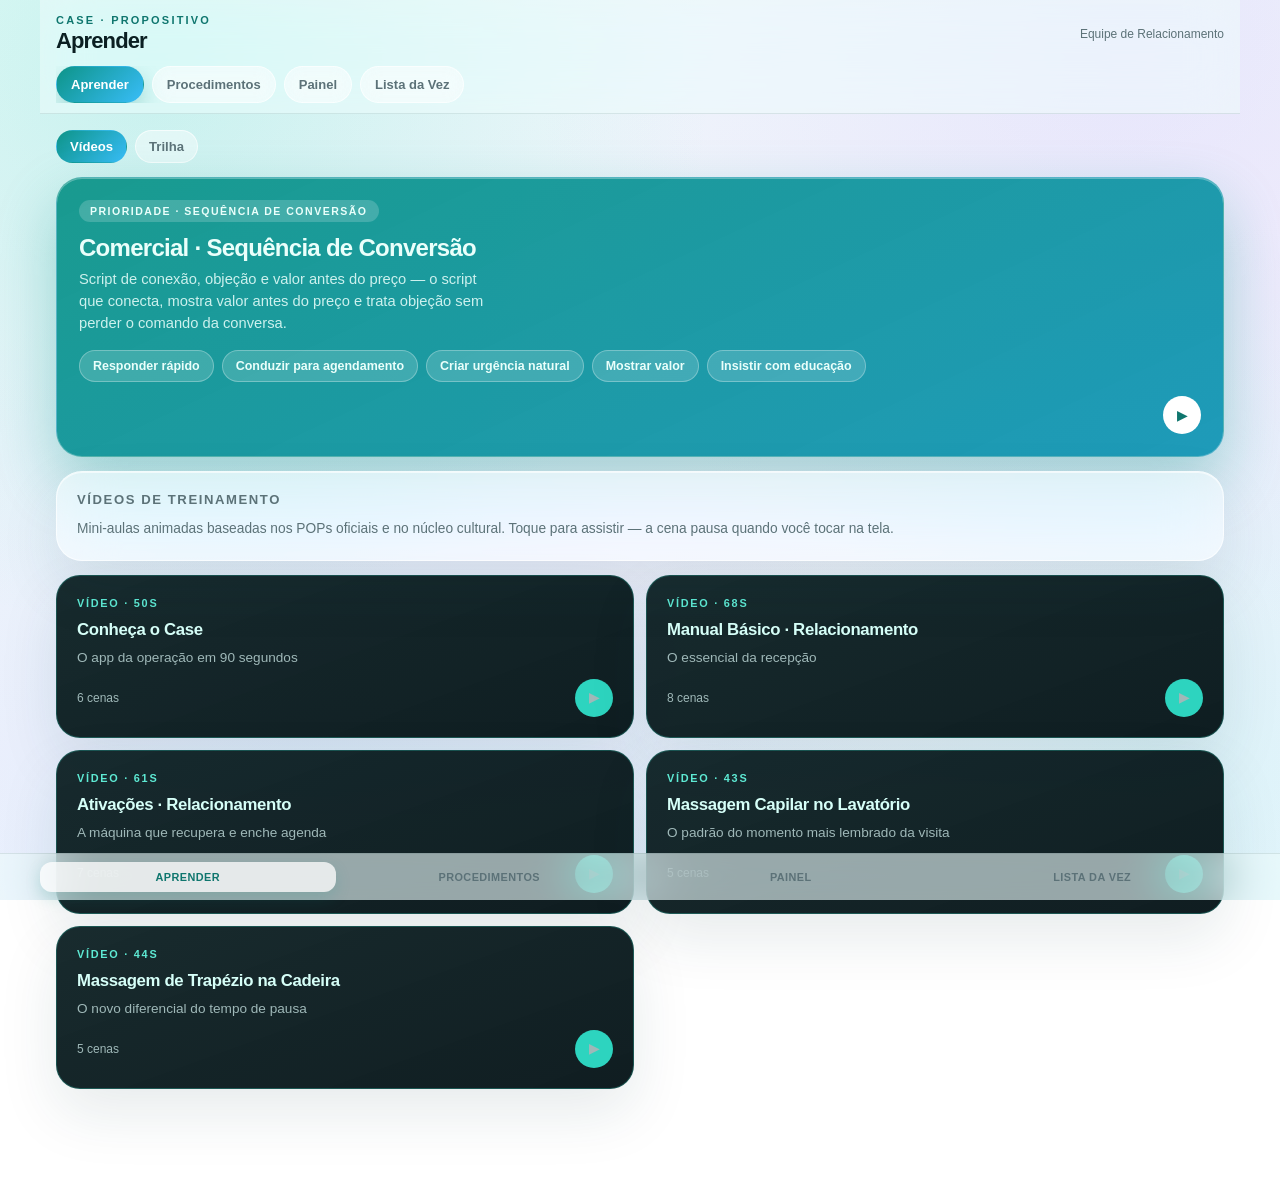
==== commit 67f90226: "Redesign Case: mirror the glass/aqua system + IA restructure Same visual and structural overhaul as " ====
--- a/case/index.html
+++ b/case/index.html
@@ -7,55 +7,66 @@
 <title>Case · Propositivo</title>
 <style>
 :root{
-  --bg:#eef1f5;
-  --bg-2:#f7f8fb;
-  --line:rgba(15,23,42,.08);
-  --text:#0f172a;
-  --muted:#667085;
-  --accent:#0f172a;
-  --accent-2:#64748b;
+  --bg-a:#eefbfa;
+  --bg-b:#f3f1fc;
+  --bg-c:#eef5ff;
+  --ink:#0b1f22;
+  --muted:#5c7278;
+  --line:rgba(13,50,55,.10);
+  --glass:rgba(255,255,255,.52);
+  --glass-2:rgba(255,255,255,.7);
+  --glass-edge:rgba(255,255,255,.65);
+  --accent:#0d9488;
+  --accent-2:#38bdf8;
+  --accent-ink:#0f766e;
   --good:#22c55e;
-  --danger:#ef4444;
   --warn:#f59e0b;
-  --gold:#b69255;
-  --shadow:0 18px 40px rgba(15,23,42,.08);
-  --radius:28px;
+  --danger:#fb7185;
+  --shadow:0 24px 60px rgba(15,60,65,.10);
+  --radius:26px;
+  --mono:ui-monospace,"SF Mono",Menlo,Consolas,monospace;
 }
 *{box-sizing:border-box;-webkit-tap-highlight-color:transparent}
 html,body{min-height:100%}
 body{
-  margin:0;color:var(--text);
-  font-family:Inter,ui-sans-serif,system-ui,-apple-system,"Segoe UI",sans-serif;
+  margin:0;color:var(--ink);
+  font-family:-apple-system,BlinkMacSystemFont,"SF Pro Display","SF Pro Text",Inter,ui-sans-serif,sans-serif;
   background:
-    radial-gradient(circle at 15% 15%, rgba(255,255,255,.9), transparent 18%),
-    radial-gradient(circle at 80% 10%, rgba(100,116,139,.10), transparent 20%),
-    linear-gradient(145deg,#e9edf3 0%,var(--bg) 42%,var(--bg-2) 100%);
+    radial-gradient(circle at 12% 8%, rgba(45,212,191,.20), transparent 40%),
+    radial-gradient(circle at 88% 6%, rgba(196,181,253,.22), transparent 42%),
+    radial-gradient(circle at 25% 92%, rgba(125,211,252,.18), transparent 46%),
+    radial-gradient(circle at 90% 85%, rgba(94,234,212,.14), transparent 40%),
+    linear-gradient(160deg,var(--bg-a) 0%,var(--bg-b) 55%,var(--bg-c) 100%);
+  background-attachment:fixed;
 }
 button,input,select,textarea{font:inherit}
 button{cursor:pointer}
+.mono{font-family:var(--mono);font-variant-numeric:tabular-nums;letter-spacing:-.02em}
 .shell{max-width:1200px;margin:0 auto;padding:16px 16px 96px}
 .top{
   position:sticky;top:0;z-index:40;
   margin:-16px -16px 16px;padding:14px 16px 10px;
-  background:rgba(238,241,245,.88);
-  backdrop-filter:blur(18px);
+  background:rgba(238,251,250,.6);
+  backdrop-filter:blur(24px) saturate(160%);-webkit-backdrop-filter:blur(24px) saturate(160%);
   border-bottom:1px solid var(--line);
 }
 .brandrow{display:flex;align-items:center;justify-content:space-between;gap:12px}
-.kicker{font-size:11px;letter-spacing:.2em;text-transform:uppercase;color:var(--gold);font-weight:800}
+.kicker{font-size:11px;letter-spacing:.2em;text-transform:uppercase;color:var(--accent-ink);font-weight:800}
 .brandrow h1{margin:2px 0 0;font-size:22px;letter-spacing:-.04em}
 .brandrow .who{color:var(--muted);font-size:12px;text-align:right}
 .nav{display:flex;gap:8px;overflow:auto;margin-top:12px;scrollbar-width:none}
 .nav::-webkit-scrollbar{display:none}
 .navbtn{
-  border:1px solid var(--line);background:rgba(255,255,255,.72);color:var(--muted);
+  border:1px solid var(--glass-edge);background:rgba(255,255,255,.42);color:var(--muted);
+  backdrop-filter:blur(10px);
   border-radius:999px;padding:10px 14px;white-space:nowrap;font-size:13px;font-weight:700;
 }
-.navbtn.on{background:var(--accent);border-color:var(--accent);color:#fff}
+.navbtn.on{background:linear-gradient(135deg,var(--accent),var(--accent-2));border-color:transparent;color:#fff;box-shadow:0 10px 22px rgba(13,148,136,.28)}
 .card{
-  background:linear-gradient(180deg,rgba(255,255,255,.9),rgba(255,255,255,.74));
-  border:1px solid var(--line);backdrop-filter:blur(20px);
-  border-radius:var(--radius);box-shadow:var(--shadow);
+  background:var(--glass);
+  border:1px solid var(--glass-edge);
+  backdrop-filter:blur(28px) saturate(180%);-webkit-backdrop-filter:blur(28px) saturate(180%);
+  border-radius:var(--radius);box-shadow:var(--shadow), inset 0 1px rgba(255,255,255,.6);
 }
 .section{padding:20px;margin-bottom:14px}
 .section h2{margin:0 0 12px;font-size:.82rem;letter-spacing:.12em;text-transform:uppercase;color:var(--muted)}
@@ -63,176 +74,204 @@
 .muted{color:var(--muted)}
 .eyebrow{
   display:inline-flex;align-items:center;gap:8px;padding:7px 12px;border-radius:999px;
-  font-size:.72rem;letter-spacing:.14em;text-transform:uppercase;color:var(--accent);
-  background:rgba(15,23,42,.05);border:1px solid var(--line);font-weight:800;
-}
-.hero{padding:24px;margin-bottom:14px}
-.hero h2{margin:12px 0 8px;font-size:clamp(1.9rem,4.5vw,3rem);line-height:1;letter-spacing:-.05em;text-transform:none;color:var(--text)}
-.hero p{margin:0;color:var(--muted);line-height:1.55;max-width:60ch}
+  font-size:.72rem;letter-spacing:.14em;text-transform:uppercase;color:var(--accent-ink);
+  background:rgba(13,148,136,.08);border:1px solid rgba(13,148,136,.18);font-weight:800;
+}
 .kpis{display:grid;grid-template-columns:repeat(4,minmax(0,1fr));gap:10px;margin-top:16px}
-.kpi{padding:14px;border-radius:20px;background:rgba(255,255,255,.85);border:1px solid var(--line)}
+.kpi{padding:14px;border-radius:20px;background:rgba(255,255,255,.5);border:1px solid var(--glass-edge);backdrop-filter:blur(14px)}
 .kpi .l{color:var(--muted);font-size:.8rem}
-.kpi .v{margin-top:5px;font-size:1.55rem;font-weight:850;letter-spacing:-.04em}
+.kpi .v{margin-top:5px;font-size:1.55rem;font-weight:850;letter-spacing:-.02em}
 .homegrid{display:grid;grid-template-columns:repeat(2,minmax(0,1fr));gap:12px}
 .module{
   display:grid;gap:8px;padding:20px;text-align:left;
-  background:rgba(255,255,255,.86);border:1px solid var(--line);border-radius:24px;
+  background:rgba(255,255,255,.5);border:1px solid var(--glass-edge);border-radius:24px;
+  backdrop-filter:blur(20px);
   transition:transform .15s ease, box-shadow .15s ease;
 }
 .module:hover{transform:translateY(-2px);box-shadow:var(--shadow)}
 .module strong{font-size:1.05rem;letter-spacing:-.02em}
 .module span{color:var(--muted);font-size:.86rem;line-height:1.45}
-.module .tag{width:fit-content;font-size:.68rem;letter-spacing:.12em;text-transform:uppercase;color:var(--gold);font-weight:800}
+.module .tag{width:fit-content;font-size:.68rem;letter-spacing:.12em;text-transform:uppercase;color:var(--accent-ink);font-weight:800}
 .pill{
   display:inline-flex;align-items:center;justify-content:center;padding:6px 11px;border-radius:999px;
   font-size:.7rem;font-weight:800;text-transform:uppercase;letter-spacing:.08em;white-space:nowrap;
 }
-.pill.good{background:rgba(34,197,94,.12);color:#15803d}
-.pill.warn{background:rgba(245,158,11,.14);color:#b45309}
-.pill.danger{background:rgba(239,68,68,.12);color:#b91c1c}
-.pill.neutral{background:rgba(15,23,42,.06);color:var(--muted)}
-.pill.gold{background:rgba(182,146,85,.14);color:#8a6a33}
+.pill.good{background:rgba(34,197,94,.14);color:#0f7a3d}
+.pill.warn{background:rgba(245,158,11,.16);color:#a15c07}
+.pill.danger{background:rgba(251,113,133,.16);color:#b8244a}
+.pill.neutral{background:rgba(13,50,55,.07);color:var(--muted)}
+.pill.gold{background:rgba(13,148,136,.12);color:var(--accent-ink)}
 .btn{
   border:0;border-radius:16px;padding:13px 16px;font-weight:750;color:#fff;
-  background:linear-gradient(135deg,#0f172a,#334155);
-  box-shadow:0 12px 24px rgba(15,23,42,.14);
-}
-.btn.secondary{color:var(--text);background:rgba(255,255,255,.8);border:1px solid var(--line);box-shadow:none}
+  background:linear-gradient(135deg,var(--accent),#0891b2);
+  box-shadow:0 14px 28px rgba(13,148,136,.22);
+}
+.btn.secondary{color:var(--ink);background:rgba(255,255,255,.55);border:1px solid var(--glass-edge);box-shadow:none;backdrop-filter:blur(10px)}
 .btn.small{padding:9px 12px;font-size:.82rem;border-radius:12px}
-.btn:disabled{opacity:.45;cursor:not-allowed}
+.btn:disabled{opacity:.4;cursor:not-allowed;filter:grayscale(.4)}
 input,select,textarea{
   width:100%;padding:13px 14px;border-radius:16px;border:1px solid var(--line);
-  background:rgba(255,255,255,.9);color:var(--text);outline:none;
-}
-input:focus,select:focus,textarea:focus{border-color:rgba(15,23,42,.2);box-shadow:0 0 0 4px rgba(15,23,42,.05)}
+  background:rgba(255,255,255,.6);color:var(--ink);outline:none;backdrop-filter:blur(8px);
+}
+input:focus,select:focus,textarea:focus{border-color:rgba(13,148,136,.35);box-shadow:0 0 0 4px rgba(13,148,136,.1)}
 textarea{min-height:84px;resize:vertical}
 label{display:block;margin:0 0 6px;color:var(--muted);font-size:.8rem}
 .row{display:grid;grid-template-columns:1fr 1fr;gap:10px}
 .list{display:grid;gap:10px}
 .item{
-  padding:14px;border-radius:18px;background:rgba(255,255,255,.86);border:1px solid var(--line);
+  padding:14px;border-radius:18px;background:rgba(255,255,255,.5);border:1px solid var(--glass-edge);backdrop-filter:blur(14px);
 }
 .item .toprow{display:flex;justify-content:space-between;gap:10px;align-items:center}
 .item h4{margin:0;font-size:.98rem;letter-spacing:-.02em}
 .item .meta{margin-top:4px;color:var(--muted);font-size:.85rem;line-height:1.45}
 .item .btnrow{display:flex;gap:8px;flex-wrap:wrap;margin-top:10px}
+.item.locked{opacity:.6}
+.item.locked h4{color:var(--muted)}
 /* Trilha */
 .levels{display:grid;gap:12px}
 .level{padding:18px}
 .levelhead{display:flex;justify-content:space-between;align-items:center;gap:10px;margin-bottom:6px}
 .levelhead strong{font-size:1.02rem;letter-spacing:-.02em}
-.progressline{height:7px;border-radius:999px;background:rgba(15,23,42,.08);overflow:hidden;margin:8px 0 12px}
-.progressline span{display:block;height:100%;border-radius:inherit;background:linear-gradient(90deg,#0f172a,#0f766e)}
+.progressline{height:7px;border-radius:999px;background:rgba(13,50,55,.08);overflow:hidden;margin:8px 0 12px}
+.progressline span{display:block;height:100%;border-radius:inherit;background:linear-gradient(90deg,var(--accent),var(--accent-2))}
 .missions{display:grid;gap:8px}
 .mission{
   display:grid;grid-template-columns:32px 1fr auto;align-items:center;gap:12px;
-  padding:12px;border-radius:16px;background:rgba(255,255,255,.85);border:1px solid var(--line);text-align:left;
+  padding:12px;border-radius:16px;background:rgba(255,255,255,.5);border:1px solid var(--glass-edge);text-align:left;backdrop-filter:blur(12px);
 }
 .mission:disabled{opacity:.5;cursor:not-allowed}
 .mnum{
   width:30px;height:30px;border-radius:50%;display:grid;place-items:center;
-  background:rgba(15,23,42,.06);color:var(--muted);font-size:.8rem;font-weight:900;
-}
-.mission.done .mnum{background:rgba(34,197,94,.15);color:#15803d}
+  background:rgba(13,50,55,.07);color:var(--muted);font-size:.8rem;font-weight:900;
+}
+.mission.done .mnum{background:rgba(34,197,94,.18);color:#0f7a3d}
 .mission strong{display:block;font-size:.92rem}
 .mission small{display:block;color:var(--muted);margin-top:2px}
 /* Missão aberta */
 .missionview{display:grid;gap:14px}
 .steps{display:grid;gap:8px}
-.step{display:grid;grid-template-columns:26px 1fr;gap:10px;align-items:start;padding:11px 12px;border-radius:14px;background:rgba(248,250,252,.9);border:1px solid var(--line)}
-.step b{display:grid;place-items:center;width:24px;height:24px;border-radius:999px;background:rgba(182,146,85,.16);color:#8a6a33;font-size:.75rem}
-.step p{margin:0;color:var(--text);font-size:.9rem;line-height:1.5}
+.step{display:grid;grid-template-columns:26px 1fr;gap:10px;align-items:start;padding:11px 12px;border-radius:14px;background:rgba(255,255,255,.45);border:1px solid var(--glass-edge)}
+.step b{display:grid;place-items:center;width:24px;height:24px;border-radius:999px;background:rgba(13,148,136,.14);color:var(--accent-ink);font-size:.75rem}
+.step p{margin:0;color:var(--ink);font-size:.9rem;line-height:1.5}
 .choice{
   display:flex;align-items:flex-start;gap:10px;width:100%;text-align:left;
-  padding:13px;border-radius:14px;background:#fff;border:1px solid var(--line);line-height:1.45;font-size:.92rem;
-}
-.choice.correct{border-color:rgba(34,197,94,.5);background:rgba(34,197,94,.08)}
-.choice.wrong{border-color:rgba(239,68,68,.4);background:rgba(239,68,68,.07)}
+  padding:13px;border-radius:14px;background:rgba(255,255,255,.6);border:1px solid var(--line);line-height:1.45;font-size:.92rem;
+}
+.choice.correct{border-color:rgba(34,197,94,.5);background:rgba(34,197,94,.1)}
+.choice.wrong{border-color:rgba(251,113,133,.4);background:rgba(251,113,133,.08)}
 .feedback{padding:13px;border-radius:14px;font-size:.9rem;line-height:1.5}
-.feedback.ok{background:rgba(34,197,94,.1);color:#166534;border:1px solid rgba(34,197,94,.25)}
-.feedback.no{background:rgba(239,68,68,.08);color:#991b1b;border:1px solid rgba(239,68,68,.2)}
+.feedback.ok{background:rgba(34,197,94,.1);color:#0f7a3d;border:1px solid rgba(34,197,94,.25)}
+.feedback.no{background:rgba(251,113,133,.08);color:#b8244a;border:1px solid rgba(251,113,133,.2)}
 /* Busca */
 .searchbox input{padding:16px 18px;border-radius:20px;font-size:1rem}
 .hits{display:grid;gap:10px;margin-top:12px}
-.popcard{padding:14px;border-radius:18px;background:rgba(255,255,255,.88);border:1px solid var(--line)}
+.popcard{padding:14px;border-radius:18px;background:rgba(255,255,255,.55);border:1px solid var(--glass-edge);backdrop-filter:blur(14px)}
 .popcard summary{cursor:pointer;font-weight:750;letter-spacing:-.02em;display:flex;justify-content:space-between;gap:10px;align-items:center;list-style:none}
 .popcard summary::-webkit-details-marker{display:none}
 .popcard ul{margin:10px 0 0;padding-left:18px;color:var(--muted);font-size:.9rem;line-height:1.6}
-mark{background:rgba(182,146,85,.28);color:inherit;border-radius:3px;padding:0 2px}
+mark{background:rgba(45,212,191,.32);color:inherit;border-radius:3px;padding:0 2px}
 /* Tabs internos */
 .subtabs{display:flex;gap:8px;flex-wrap:wrap;margin-bottom:14px}
-.subtab{border:1px solid var(--line);background:rgba(255,255,255,.72);color:var(--muted);border-radius:999px;padding:8px 13px;font-size:.82rem;font-weight:700}
-.subtab.on{background:var(--accent);border-color:var(--accent);color:#fff}
+.subtab{border:1px solid var(--glass-edge);background:rgba(255,255,255,.42);color:var(--muted);border-radius:999px;padding:8px 13px;font-size:.82rem;font-weight:700;backdrop-filter:blur(10px)}
+.subtab.on{background:linear-gradient(135deg,var(--accent),var(--accent-2));border-color:transparent;color:#fff}
 /* Semana */
 .calendar{display:grid;grid-template-columns:repeat(7,minmax(0,1fr));gap:8px}
-.day{padding:12px;border-radius:16px;background:rgba(255,255,255,.84);border:1px solid var(--line);min-height:110px}
-.day.today{border-color:rgba(15,23,42,.25);background:#fff}
+.day{padding:12px;border-radius:16px;background:rgba(255,255,255,.45);border:1px solid var(--glass-edge);min-height:110px}
+.day.today{border-color:rgba(13,148,136,.4);background:rgba(255,255,255,.7)}
 .day .name{font-weight:800;margin-bottom:6px;font-size:.86rem}
 .day .small{color:var(--muted);font-size:.78rem;line-height:1.45}
 /* Lista da vez */
-.vezname{font-size:clamp(2.6rem,8vw,4rem);letter-spacing:-.06em;line-height:.95;font-weight:900;margin:10px 0 6px;color:var(--text)}
-.rank{width:30px;height:30px;border-radius:50%;display:grid;place-items:center;background:rgba(15,23,42,.06);color:var(--muted);font-size:.78rem;font-weight:900;flex:0 0 auto}
-.rank.star{background:var(--gold);color:#fff}
-.vrow{display:flex;align-items:center;gap:11px;padding:11px 2px;border-bottom:1px solid rgba(15,23,42,.05)}
+.vezname{font-size:clamp(2.6rem,8vw,4rem);letter-spacing:-.06em;line-height:.95;font-weight:900;margin:10px 0 6px;color:var(--ink)}
+.rank{width:30px;height:30px;border-radius:50%;display:grid;place-items:center;background:rgba(13,50,55,.07);color:var(--muted);font-size:.78rem;font-weight:900;flex:0 0 auto}
+.rank.star{background:linear-gradient(135deg,var(--accent),var(--accent-2));color:#fff}
+.vrow{display:flex;align-items:center;gap:11px;padding:11px 2px;border-bottom:1px solid var(--line)}
 .vrow:last-child{border-bottom:0}
 .vrow .grow{flex:1;min-width:0}
 .vrow .rname{font-weight:750;font-size:.94rem}
 .vrow .rsub{font-size:.8rem;color:var(--muted);margin-top:1px}
 .notice{
-  padding:13px;border-radius:16px;border:1px solid rgba(182,146,85,.28);
-  background:rgba(182,146,85,.08);color:#6b5326;font-size:.86rem;line-height:1.5;margin-bottom:12px;
-}
-.modal{position:fixed;inset:0;background:rgba(15,23,42,.4);backdrop-filter:blur(4px);display:none;align-items:flex-end;justify-content:center;z-index:100;padding:14px}
+  padding:13px;border-radius:16px;border:1px solid rgba(13,148,136,.22);
+  background:rgba(13,148,136,.07);color:var(--accent-ink);font-size:.86rem;line-height:1.5;margin-bottom:12px;
+}
+.modal{position:fixed;inset:0;background:rgba(11,31,34,.35);backdrop-filter:blur(6px);display:none;align-items:flex-end;justify-content:center;z-index:100;padding:14px}
 .modal.open{display:flex}
-.sheet{width:100%;max-width:540px;background:#fff;border:1px solid var(--line);border-radius:26px 26px 18px 18px;padding:20px;box-shadow:var(--shadow)}
+.sheet{width:100%;max-width:540px;background:rgba(255,255,255,.85);backdrop-filter:blur(30px);border:1px solid var(--glass-edge);border-radius:26px 26px 18px 18px;padding:20px;box-shadow:var(--shadow)}
 .sheet h3{margin:0 0 4px;font-size:1.2rem;letter-spacing:-.03em}
 .sheet p{color:var(--muted);font-size:.9rem;line-height:1.5;margin:0 0 14px}
 .footbar{
   position:fixed;left:0;right:0;bottom:0;z-index:39;
-  background:rgba(238,241,245,.9);backdrop-filter:blur(18px);
+  background:rgba(238,251,250,.62);backdrop-filter:blur(24px) saturate(160%);
   border-top:1px solid var(--line);
   padding:8px 12px calc(8px + env(safe-area-inset-bottom));
 }
 .footinner{max-width:1200px;margin:0 auto;display:flex;gap:6px}
 .footbtn{flex:1;border:0;background:transparent;color:var(--muted);border-radius:12px;padding:9px 4px;font-size:.68rem;font-weight:800;text-transform:uppercase;letter-spacing:.04em}
-.footbtn.on{background:#fff;color:var(--text);box-shadow:0 6px 16px rgba(15,23,42,.08)}
+.footbtn.on{background:rgba(255,255,255,.75);color:var(--accent-ink);box-shadow:0 6px 16px rgba(13,148,136,.16)}
 .hidden{display:none!important}
+
+/* Anel do dia — elemento de assinatura */
+.dayring-wrap{display:flex;align-items:center;gap:20px;flex-wrap:wrap}
+.dayring{position:relative;width:132px;height:132px;flex:0 0 auto;filter:drop-shadow(0 0 26px rgba(45,212,191,.4)) drop-shadow(0 0 8px rgba(56,189,248,.25))}
+.dayring svg{width:100%;height:100%;transform:rotate(-90deg)}
+.dayring .ring-track{fill:none;stroke:rgba(13,50,55,.09);stroke-width:10}
+.dayring .ring-fill{fill:none;stroke-width:10;stroke-linecap:round;transition:stroke-dashoffset .8s cubic-bezier(.2,.8,.2,1)}
+.dayring-label{position:absolute;inset:0;display:grid;place-items:center;text-align:center}
+.dayring-label strong{display:block;font-size:1.7rem;font-weight:800;letter-spacing:-.03em}
+.dayring-label span{display:block;font-size:.64rem;text-transform:uppercase;letter-spacing:.12em;color:var(--muted);margin-top:2px}
+.dayring-copy{display:grid;gap:4px;min-width:160px}
+.dayring-copy strong{font-size:1.05rem;letter-spacing:-.02em}
+.dayring-copy span{color:var(--muted);font-size:.86rem;line-height:1.4}
+
+/* Destaque comercial */
+.spotlight{
+  padding:22px;border-radius:26px;text-align:left;width:100%;
+  background:linear-gradient(155deg,rgba(13,148,136,.94),rgba(8,145,178,.9));
+  color:#eafffb;border:1px solid rgba(255,255,255,.25);box-shadow:0 26px 60px rgba(13,148,136,.32), inset 0 1px rgba(255,255,255,.3);
+  position:relative;overflow:hidden;
+}
+.spotlight:before{content:"";position:absolute;inset:auto -30% -60% auto;width:220px;height:220px;border-radius:50%;background:radial-gradient(circle,rgba(255,255,255,.28),transparent 70%)}
+.spotlight .tag{display:inline-flex;padding:5px 11px;border-radius:999px;background:rgba(255,255,255,.18);font-size:.66rem;letter-spacing:.14em;text-transform:uppercase;font-weight:800}
+.spotlight h3{margin:12px 0 6px;font-size:1.5rem;letter-spacing:-.03em}
+.spotlight p{margin:0;color:rgba(234,255,251,.86);font-size:.92rem;line-height:1.5;max-width:52ch}
+.spotlight .vplay{background:#fff;color:var(--accent-ink)}
+.principios{display:flex;flex-wrap:wrap;gap:8px;margin-top:16px;position:relative}
+.principio-chip{display:inline-flex;align-items:center;gap:6px;padding:8px 13px;border-radius:999px;background:rgba(255,255,255,.16);border:1px solid rgba(255,255,255,.28);font-size:.78rem;font-weight:700}
 
 /* Vídeos */
 .vcards{display:grid;grid-template-columns:repeat(2,minmax(0,1fr));gap:12px}
 @media(max-width:860px){.vcards{grid-template-columns:1fr}}
-.vcard{display:grid;gap:8px;padding:20px;text-align:left;border-radius:24px;border:1px solid rgba(201,168,76,.35);
-  background:linear-gradient(160deg,#17150F,#0F0E0B);color:#F4EBD8;box-shadow:var(--shadow);
+.vcard{display:grid;gap:8px;padding:20px;text-align:left;border-radius:24px;border:1px solid rgba(45,212,191,.28);
+  background:linear-gradient(160deg,rgba(10,30,33,.94),rgba(6,20,24,.96));color:#eafffb;box-shadow:var(--shadow);
   transition:transform .15s ease}
 .vcard:hover{transform:translateY(-2px)}
-.vcard .vk{font-size:.68rem;letter-spacing:.16em;text-transform:uppercase;color:#C9A84C;font-weight:800}
-.vcard strong{font-size:1.05rem;letter-spacing:-.02em;color:#E8D5A3}
-.vcard span{color:#9B907D;font-size:.85rem;line-height:1.45}
+.vcard .vk{font-size:.68rem;letter-spacing:.16em;text-transform:uppercase;color:#5eead4;font-weight:800}
+.vcard strong{font-size:1.05rem;letter-spacing:-.02em;color:#d6fff8}
+.vcard span{color:#9fb8b8;font-size:.85rem;line-height:1.45}
 .vcard .vmeta{display:flex;justify-content:space-between;align-items:center;margin-top:4px}
-.vplay{display:inline-grid;place-items:center;width:38px;height:38px;border-radius:50%;background:#C9A84C;color:#17150F;font-size:.9rem}
+.vplay{display:inline-grid;place-items:center;width:38px;height:38px;border-radius:50%;background:#2dd4bf;color:#062421;font-size:.9rem}
 .vplayer{position:fixed;inset:0;z-index:200;display:none;flex-direction:column;background:
-  radial-gradient(circle at 20% -10%, rgba(201,168,76,.16), transparent 36%),
-  radial-gradient(circle at 100% 0%, rgba(232,213,163,.07), transparent 30%),#0F0E0B;color:#F4EBD8}
+  radial-gradient(circle at 20% -10%, rgba(45,212,191,.18), transparent 36%),
+  radial-gradient(circle at 100% 0%, rgba(56,189,248,.1), transparent 30%),#071417;color:#eafffb}
 .vplayer.open{display:flex}
 .vtop{display:flex;align-items:center;justify-content:space-between;gap:10px;padding:14px 16px}
-.vtop .vt{font-size:.72rem;letter-spacing:.18em;text-transform:uppercase;color:#C9A84C;font-weight:800}
-.vclose{border:1px solid rgba(201,168,76,.3);background:transparent;color:#E8D5A3;border-radius:999px;padding:8px 14px;font-size:.8rem;font-weight:800}
+.vtop .vt{font-size:.72rem;letter-spacing:.18em;text-transform:uppercase;color:#5eead4;font-weight:800}
+.vclose{border:1px solid rgba(94,234,212,.3);background:transparent;color:#d6fff8;border-radius:999px;padding:8px 14px;font-size:.8rem;font-weight:800}
 .vprog{display:flex;gap:5px;padding:0 16px}
-.vprog i{flex:1;height:3px;border-radius:999px;background:rgba(244,235,216,.16);overflow:hidden;display:block}
-.vprog i b{display:block;height:100%;width:0;background:#C9A84C;border-radius:inherit}
+.vprog i{flex:1;height:3px;border-radius:999px;background:rgba(234,255,251,.14);overflow:hidden;display:block}
+.vprog i b{display:block;height:100%;width:0;background:#2dd4bf;border-radius:inherit}
 .vstage{flex:1;display:grid;place-items:center;padding:20px 22px;overflow:hidden}
 .vinner{width:min(680px,100%);display:grid;gap:16px;text-align:center;justify-items:center}
-.vkick{font-size:.72rem;letter-spacing:.22em;text-transform:uppercase;color:#C9A84C;font-weight:800;animation:vfade .6s ease both}
-.vtitle{font-size:clamp(1.7rem,6vw,2.7rem);line-height:1.04;letter-spacing:-.045em;font-weight:900;color:#E8D5A3;animation:vfade .6s .1s ease both;margin:0}
+.vkick{font-size:.72rem;letter-spacing:.22em;text-transform:uppercase;color:#5eead4;font-weight:800;animation:vfade .6s ease both}
+.vtitle{font-size:clamp(1.7rem,6vw,2.7rem);line-height:1.04;letter-spacing:-.045em;font-weight:900;color:#d6fff8;animation:vfade .6s .1s ease both;margin:0}
 .vlines{display:grid;gap:9px;justify-items:center}
-.vline{max-width:56ch;padding:11px 16px;border-radius:14px;background:rgba(244,235,216,.05);
-  border:1px solid rgba(201,168,76,.2);color:#F4EBD8;font-size:.95rem;line-height:1.5;
+.vline{max-width:56ch;padding:11px 16px;border-radius:14px;background:rgba(234,255,251,.05);
+  border:1px solid rgba(94,234,212,.18);color:#eafffb;font-size:.95rem;line-height:1.5;
   opacity:0;animation:vfade .55s ease forwards}
 .vvis{height:120px;display:grid;place-items:center;animation:vfade .7s .05s ease both}
 .vvis svg{height:110px;width:auto;max-width:280px;overflow:visible}
 .vfoot{display:flex;justify-content:center;gap:10px;padding:14px 16px calc(16px + env(safe-area-inset-bottom))}
-.vbtn{border:1px solid rgba(201,168,76,.3);background:rgba(244,235,216,.05);color:#E8D5A3;border-radius:999px;min-width:46px;padding:11px 16px;font-weight:800;font-size:.85rem}
-.vbtn.gold{background:#C9A84C;border-color:#C9A84C;color:#17150F}
+.vbtn{border:1px solid rgba(94,234,212,.3);background:rgba(234,255,251,.05);color:#d6fff8;border-radius:999px;min-width:46px;padding:11px 16px;font-weight:800;font-size:.85rem}
+.vbtn.gold{background:#2dd4bf;border-color:#2dd4bf;color:#062421}
 @keyframes vfade{from{opacity:0;transform:translateY(12px)}to{opacity:1;transform:none}}
 @keyframes vpulse{0%,100%{transform:scale(1);opacity:.9}50%{transform:scale(1.12);opacity:1}}
 @keyframes vspin{to{transform:rotate(360deg)}}
@@ -248,6 +287,7 @@
   .kpis{grid-template-columns:1fr 1fr}
   .calendar{grid-template-columns:1fr 1fr}
   .homegrid{grid-template-columns:1fr}
+  .dayring-wrap{justify-content:center;text-align:center}
 }
 </style>
 </head>
@@ -257,7 +297,7 @@
     <div class="brandrow">
       <div>
         <div class="kicker">Case · Propositivo</div>
-        <h1 id="viewTitle">Início</h1>
+        <h1 id="viewTitle">Aprender</h1>
       </div>
       <div class="who" id="whoBox">Equipe de Relacionamento</div>
     </div>
@@ -782,7 +822,7 @@
     if(raw) return JSON.parse(raw);
   }catch{}
   return {
-    user:"", view:"home",
+    user:"", view:"aprender",
     training:{done:{}},
     execucoes:[],           // registros de tarefas/ativações
     vez:{cats:structuredClone(VEZ_DEFAULT_CATS), state:freshVezState(), catAtual:"cab", log:[]}
@@ -814,11 +854,12 @@
 
 /* ============ NAVEGAÇÃO ============ */
 const VIEWS=[
-  ["home","Início"],["trilha","Treinamentos"],["videos","Vídeos"],["procedimentos","Procedimentos"],
-  ["tarefas","Tarefas"],["vez","Lista da Vez"]
+  ["aprender","Aprender"],["procedimentos","Procedimentos"],
+  ["painel","Painel"],["vez","Lista da Vez"]
 ];
 let missaoAberta=null;
 let quizEstado=null;
+let subAprender="videos";
 let subTarefas="hoje";
 let buscaQuery="";
 let procSetor="Todos";
@@ -832,16 +873,14 @@
   const nav=VIEWS.map(([id,l])=>`<button class="navbtn ${DB.view===id?"on":""}" onclick="setView('${id}')">${l}</button>`).join("");
   document.getElementById("mainNav").innerHTML=nav;
   document.getElementById("footNav").innerHTML=VIEWS.map(([id,l])=>`<button class="footbtn ${DB.view===id?"on":""}" onclick="setView('${id}')">${l}</button>`).join("");
-  document.getElementById("viewTitle").textContent=VIEWS.find(v=>v[0]===DB.view)?.[1]||"Início";
+  document.getElementById("viewTitle").textContent=VIEWS.find(v=>v[0]===DB.view)?.[1]||"Aprender";
   document.getElementById("whoBox").textContent=DB.user||"Equipe de Relacionamento";
   const main=document.getElementById("main");
   main.innerHTML =
-    DB.view==="trilha" ? renderTrilha() :
-    DB.view==="videos" ? renderVideos() :
     DB.view==="procedimentos" ? renderProcedimentos() :
-    DB.view==="tarefas" ? renderTarefas() :
+    DB.view==="painel" ? renderPainel() :
     DB.view==="vez" ? renderVez() :
-    renderHome();
+    renderAprender();
   afterRender();
 }
 
@@ -855,46 +894,31 @@
   const dow=new Date().getDay();
   return ATIVACOES.filter(a=>a.dow.includes(dow));
 }
-function renderHome(){
-  const t=statsTraining();
-  const dow=new Date().getDay();
-  const dia=CRONOGRAMA[dow];
-  const ats=ativacoesDeHoje();
-  const feitasHoje=DB.execucoes.filter(e=>e.data===todayISO()).length;
+const MENTALIDADE_PREMIUM=["Responder rápido","Conduzir para agendamento","Criar urgência natural","Mostrar valor","Insistir com educação"];
+function renderSpotlightComercial(){
+  const v=VIDEOS.find(x=>x.id==="vcomercial");
   return `
-  <section class="card hero">
-    <div class="eyebrow">Equipe de Relacionamento</div>
-    <h2>Operação em um lugar só.</h2>
-    <p>Treinamento, procedimentos, rotina do dia e distribuição justa da fila — o padrão do salão executável.</p>
-    <div class="kpis">
-      <div class="kpi"><div class="l">Trilha concluída</div><div class="v">${t.pct}%</div></div>
-      <div class="kpi"><div class="l">Tarefas do dia</div><div class="v">${dia.tasks.length+ats.length}</div></div>
-      <div class="kpi"><div class="l">Registros hoje</div><div class="v">${feitasHoje}</div></div>
-      <div class="kpi"><div class="l">POPs na base</div><div class="v">${POPS.length}</div></div>
+  <button class="spotlight" onclick="playVideo('vcomercial')">
+    <span class="tag">Prioridade · Sequência de Conversão</span>
+    <h3>${esc(v.titulo)}</h3>
+    <p>${esc(v.sub)} — o script que conecta, mostra valor antes do preço e trata objeção sem perder o comando da conversa.</p>
+    <div class="principios">
+      ${MENTALIDADE_PREMIUM.map(p=>`<span class="principio-chip">${esc(p)}</span>`).join("")}
     </div>
-  </section>
-  <div class="homegrid">
-    <button class="module" onclick="setView('trilha')">
-      <span class="tag">Formação</span><strong>Treinamentos</strong>
-      <span>Trilha completa em 5 níveis, do fundamento ao relacionamento avançado. ${t.done}/${t.total} missões concluídas.</span>
-    </button>
-    <button class="module" onclick="setView('videos')">
-      <span class="tag">Mini-aulas</span><strong>Vídeos</strong>
-      <span>7 vídeos animados: o app, manual básico, ativações, sequência de conversão, cultura e os rituais de massagem.</span>
-    </button>
-    <button class="module" onclick="setView('procedimentos')">
-      <span class="tag">Consulta</span><strong>Procedimentos</strong>
-      <span>O Google da operação: todos os POPs da casa — recepção, técnicos, estoque, limpeza, gestão — com busca instantânea.</span>
-    </button>
-    <button class="module" onclick="setView('tarefas')">
-      <span class="tag">Execução</span><strong>Tarefas & Atividades</strong>
-      <span>${esc(dia.title)}. Cronograma da recepção + Matriz de Ativações num painel só.</span>
-    </button>
-    <button class="module" onclick="setView('vez')">
-      <span class="tag">Distribuição</span><strong>Lista da Vez</strong>
-      <span>Rodízio justo por categoria: presença, preferência, ocupação e histórico auditável.</span>
-    </button>
-  </div>`;
+    <div style="display:flex;justify-content:flex-end;margin-top:14px"><span class="vplay">▶</span></div>
+  </button>`;
+}
+
+/* ============ APRENDER (Vídeos + Treinamentos) ============ */
+function renderAprender(){
+  if(missaoAberta) return renderMissao();
+  const tabs=[["videos","Vídeos"],["trilha","Trilha"]];
+  const body = subAprender==="trilha" ? renderTrilha() : renderVideos();
+  return `
+  <div class="subtabs">
+    ${tabs.map(([id,l])=>`<button class="subtab ${subAprender===id?"on":""}" onclick="subAprender='${id}';render()">${l}</button>`).join("")}
+  </div>
+  ${body}`;
 }
 
 /* ============ TREINAMENTOS ============ */
@@ -906,7 +930,7 @@
   <section class="card section">
     <h2>Trilha de formação</h2>
     <div class="progressline"><span style="width:${t.pct}%"></span></div>
-    <div class="muted" style="font-size:.86rem">${t.done} de ${t.total} missões · complete um nível para liberar o próximo</div>
+    <div class="muted" style="font-size:.86rem"><span class="mono">${t.done}/${t.total}</span> missões · complete um nível para liberar o próximo</div>
   </section>
   <div class="levels">
   ${TRILHA.map((nivel,i)=>{
@@ -917,7 +941,7 @@
     return `<section class="card level">
       <div class="levelhead">
         <strong>${esc(nivel.nome)}</strong>
-        ${pct===100?`<span class="pill good">Concluído</span>`:thisUnlocked?`<span class="pill gold">${pct}%</span>`:`<span class="pill neutral">Bloqueado</span>`}
+        ${pct===100?`<span class="pill good">Concluído</span>`:thisUnlocked?`<span class="pill gold mono">${pct}%</span>`:`<span class="pill neutral">Bloqueado</span>`}
       </div>
       <div class="muted" style="font-size:.86rem;margin-bottom:8px">${esc(nivel.desc)}</div>
       <div class="progressline"><span style="width:${pct}%"></span></div>
@@ -1011,7 +1035,7 @@
     <div class="subtabs" style="margin:12px 0 0">
       ${["Todos",...setores].map(st=>`<button class="subtab ${procSetor===st?"on":""}" onclick="procSetor='${st}';render()">${esc(st)}</button>`).join("")}
     </div>
-    <div class="muted" style="font-size:.82rem;margin-top:10px">${hits.length} de ${POPS.length} procedimentos · fonte: POPs oficiais do salão (todas as áreas)</div>
+    <div class="muted" style="font-size:.82rem;margin-top:10px"><span class="mono">${hits.length}/${POPS.length}</span> procedimentos · fonte: POPs oficiais do salão (todas as áreas)</div>
   </section>
   ${grupos.map(g=>`
     <section class="card section">
@@ -1027,12 +1051,61 @@
 }
 
 /* ============ TAREFAS & ATIVIDADES ============ */
-function renderTarefas(){
+/* Liberação por nível: cada tarefa/ativação só pode ser registrada depois
+   que o nível correspondente da trilha estiver 100% concluído. */
+const TASK_NIVEL={
+  seg_agenda:"n1", seg_ausencias:"n1", qua_vitrine:"n1", qua_estoque:"n1", qua_ocorrencias:"n1", dom_previa:"n1", dom_controle:"n1",
+  ter_whats:"n2", sex_confirma:"n2",
+  sab_vez:"n3", sab_pos:"n3",
+  seg_faltantes:"n5", ter_followup:"n5", ter_servico:"n5", qui_faltantes:"n5", qui_noshow:"n5", qui_ativacoes:"n5", sex_resultado:"n5", sex_ocorrencias:"n5", sab_noatt:"n5"
+};
+const ATIVACAO_NIVEL="n5";
+function nivelCompleto(id){
+  const n=TRILHA.find(x=>x.id===id);
+  if(!n)return true;
+  return n.missoes.every(m=>DB.training.done[m.id]);
+}
+function nivelNome(id){return TRILHA.find(x=>x.id===id)?.nome.replace(/^Nível \d+ · /,"")||id}
+function lockedCta(nivelId){
+  return `<div class="btnrow">
+    <span class="pill neutral">🔒 Libera com ${esc(nivelNome(nivelId))}</span>
+    <button class="btn secondary small" onclick="DB.view='aprender';subAprender='trilha';save();render()">Ir treinar</button>
+  </div>`;
+}
+function renderPainel(){
   const dow=new Date().getDay();
   const dia=CRONOGRAMA[dow];
   const ats=ativacoesDeHoje();
   const execsHoje=DB.execucoes.filter(e=>e.data===todayISO());
   const isDone=id=>execsHoje.some(e=>e.itemId===id&&e.status==="done");
+
+  const hojeItens=[...dia.tasks.map(t=>t.id),...ats.map(a=>a.id)];
+  const feitos=hojeItens.filter(isDone).length;
+  const pctDia=hojeItens.length?Math.round(feitos/hojeItens.length*100):0;
+  const circ=2*Math.PI*52;
+  const dashoff=circ*(1-pctDia/100);
+
+  const ring=`
+  <section class="card section">
+    <div class="dayring-wrap">
+      <div class="dayring">
+        <svg viewBox="0 0 120 120">
+          <circle class="ring-track" cx="60" cy="60" r="52"/>
+          <circle class="ring-fill" cx="60" cy="60" r="52" stroke="url(#ringGrad)"
+            stroke-dasharray="${circ}" stroke-dashoffset="${dashoff}"/>
+          <defs><linearGradient id="ringGrad" x1="0" y1="0" x2="1" y2="1">
+            <stop offset="0%" stop-color="#2dd4bf"/><stop offset="100%" stop-color="#38bdf8"/>
+          </linearGradient></defs>
+        </svg>
+        <div class="dayring-label"><strong class="mono">${pctDia}%</strong><span>hoje</span></div>
+      </div>
+      <div class="dayring-copy">
+        <strong>${esc(dia.title)}</strong>
+        <span class="mono">${feitos}/${hojeItens.length} itens registrados</span>
+        <span>Tarefas liberam conforme os níveis da trilha são concluídos.</span>
+      </div>
+    </div>
+  </section>`;
 
   const sub =
     subTarefas==="semana" ? `
@@ -1050,11 +1123,14 @@
       <section class="card section">
         <h2>Matriz de Ativações</h2>
         <div class="list">
-          ${ATIVACOES.map(a=>`<div class="item">
-            <div class="toprow"><h4>${esc(a.nome)}</h4><span class="pill ${a.freq==="Diário"?"good":a.freq==="Semanal"?"warn":"neutral"}">${esc(a.freq)}</span></div>
-            <div class="meta"><strong>Público:</strong> ${esc(a.publico)}<br><strong>Dia:</strong> ${esc(a.dia)}<br><strong>Critério:</strong> ${esc(a.criterio)}</div>
-            <div class="btnrow"><button class="btn secondary small" onclick="registrar('${a.id}','${esc(a.nome)}','ativacao')">Registrar execução</button></div>
-          </div>`).join("")}
+          ${ATIVACOES.map(a=>{
+            const liberado=nivelCompleto(ATIVACAO_NIVEL);
+            return `<div class="item ${liberado?"":"locked"}">
+              <div class="toprow"><h4>${esc(a.nome)}</h4><span class="pill ${a.freq==="Diário"?"good":a.freq==="Semanal"?"warn":"neutral"}">${esc(a.freq)}</span></div>
+              <div class="meta"><strong>Público:</strong> ${esc(a.publico)}<br><strong>Dia:</strong> ${esc(a.dia)}<br><strong>Critério:</strong> ${esc(a.criterio)}</div>
+              ${liberado?`<div class="btnrow"><button class="btn secondary small" onclick="registrar('${a.id}','${esc(a.nome)}','ativacao')">Registrar execução</button></div>`:lockedCta(ATIVACAO_NIVEL)}
+            </div>`;
+          }).join("")}
         </div>
       </section>` :
     subTarefas==="registros" ? `
@@ -1073,26 +1149,34 @@
       <section class="card section">
         <h2>${esc(dia.title)}</h2>
         <div class="list">
-          ${dia.tasks.map(t=>`<div class="item">
-            <div class="toprow"><h4>${esc(t.t)}</h4>${isDone(t.id)?`<span class="pill good">Feita</span>`:`<span class="pill warn">Pendente</span>`}</div>
-            <div class="meta">${esc(t.d)}</div>
-            <div class="btnrow"><button class="btn secondary small" onclick="registrar('${t.id}','${esc(t.t)}','rotina')">Registrar</button></div>
-          </div>`).join("")}
+          ${dia.tasks.map(t=>{
+            const nv=TASK_NIVEL[t.id];
+            const liberado=!nv||nivelCompleto(nv);
+            return `<div class="item ${liberado?"":"locked"}">
+              <div class="toprow"><h4>${esc(t.t)}</h4>${isDone(t.id)?`<span class="pill good">Feita</span>`:liberado?`<span class="pill warn">Pendente</span>`:""}</div>
+              <div class="meta">${esc(t.d)}</div>
+              ${liberado?`<div class="btnrow"><button class="btn secondary small" onclick="registrar('${t.id}','${esc(t.t)}','rotina')">Registrar</button></div>`:lockedCta(nv)}
+            </div>`;
+          }).join("")}
         </div>
       </section>
       <section class="card section">
         <h2>Ativações de hoje</h2>
         ${ats.length?`<div class="list">
-          ${ats.map(a=>`<div class="item">
-            <div class="toprow"><h4>${esc(a.nome)}</h4>${isDone(a.id)?`<span class="pill good">Feita</span>`:`<span class="pill gold">${esc(a.freq)}</span>`}</div>
-            <div class="meta">${esc(a.publico)} — ${esc(a.criterio)}</div>
-            <div class="btnrow"><button class="btn secondary small" onclick="registrar('${a.id}','${esc(a.nome)}','ativacao')">Registrar execução</button></div>
-          </div>`).join("")}
+          ${ats.map(a=>{
+            const liberado=nivelCompleto(ATIVACAO_NIVEL);
+            return `<div class="item ${liberado?"":"locked"}">
+              <div class="toprow"><h4>${esc(a.nome)}</h4>${isDone(a.id)?`<span class="pill good">Feita</span>`:liberado?`<span class="pill gold">${esc(a.freq)}</span>`:""}</div>
+              <div class="meta">${esc(a.publico)} — ${esc(a.criterio)}</div>
+              ${liberado?`<div class="btnrow"><button class="btn secondary small" onclick="registrar('${a.id}','${esc(a.nome)}','ativacao')">Registrar execução</button></div>`:lockedCta(ATIVACAO_NIVEL)}
+            </div>`;
+          }).join("")}
         </div>`:`<div class="muted">Sem ativação fixa hoje. Consulte a matriz para ações pontuais e mensais.</div>`}
       </section>
     </div>`;
 
   return `
+  ${ring}
   <div class="subtabs">
     ${[["hoje","Hoje"],["semana","Semana"],["matriz","Matriz de ativações"],["registros","Registros"]].map(([id,l])=>
       `<button class="subtab ${subTarefas===id?"on":""}" onclick="subTarefas='${id}';render()">${l}</button>`).join("")}
@@ -1232,7 +1316,7 @@
         <h2>Próximos no ciclo</h2>
         ${ordem.map((p,i)=>`<div class="vrow">
           <div class="rank ${p.name===atual?"star":""}">${p.name===atual?"★":i+1}</div>
-          <div class="grow"><div class="rname">${esc(p.name)}</div><div class="rsub">${p.count} atend. · posição fixa ${p.idx+1}</div></div>
+          <div class="grow"><div class="rname">${esc(p.name)}</div><div class="rsub"><span class="mono">${p.count}</span> atend. · posição fixa <span class="mono">${p.idx+1}</span></div></div>
           <span class="pill ${stPill(p.status)}">${stLabel(p.status)}</span>
         </div>`).join("")}
       </section>
@@ -1341,13 +1425,6 @@
   {d:9,k:"Se respondeu mas parou",t:"O recuo tem um script próprio",vis:"clock",pts:["D1: retomar com recap do interesse + 'quer que eu já agende?'","D3: uma ligação curta. D5: urgência leve, sem pressão."]},
   {d:10,k:"Tratamento de objeções",t:"Objeção não é recusa, é dúvida",vis:"chat",pts:["'Achei caro' → reforçar especialista, produto premium, resultado diferenciado.","'Vou pensar' → avisar que os horários disputados fecham rápido.","'Vi mais barato' → reposicionar para qualidade, segurança e por que a cliente volta sempre."]},
   {d:8,k:"Regra de ouro",t:"Nenhuma mensagem termina em aberto.",vis:"shield",pts:["Sempre feche com pergunta: 'Quer que eu já agende?' ou 'Essa semana ou a próxima?'","Nunca: 'qualquer coisa me avisa'."]}]},
- {id:"vcultura",titulo:"Cultura do Salão",sub:"O que permanece quando ninguém está olhando",vis:"logo",cenas:[
-  {d:8,k:"Identidade",t:"O salão não é apenas uma marca.",vis:"logo",pts:["É uma forma de organizar percepção, decisão e execução.","Elegância sem afetação. Precisão sem dureza."]},
-  {d:8,k:"Propósito",t:"O padrão não depende de improviso.",vis:"shield",pts:["Organizar a experiência de trabalho para que o padrão não dependa de improviso individual.","A disciplina tem um porquê."]},
-  {d:9,k:"Cultura",t:"Cultura é comportamento sem supervisão.",vis:"heart",pts:["O conjunto de regras não negociáveis que orienta quando ninguém está explicando o óbvio.","É o que fica quando a supervisão sai do caminho."]},
-  {d:9,k:"Função",t:"Para que a cultura existe",vis:"steps",pts:["Proteger o padrão.","Reduzir ambiguidade.","Sustentar confiança entre pessoas.","Evitar que o improviso vire hábito."]},
-  {d:9,k:"Na prática",t:"Como ela se torna visível",vis:"check",pts:["Linguagem consistente. Postura estável.","Correção imediata de desvios.","Respeito à sequência de decisões."]},
-  {d:8,k:"Proteger",t:"Toda regra mantém o sistema confiável.",vis:"cycle",pts:["Liderar é proteger o padrão com critério e respeito.","Reconhecer é nomear o comportamento certo com precisão."]}]},
  {id:"vcapilar",titulo:"Massagem Capilar no Lavatório",sub:"O padrão do momento mais lembrado da visita",vis:"hands",cenas:[
   {d:7,k:"Lavatório",t:"O ponto alto silencioso da experiência.",vis:"hands",pts:["A cliente esquece a cor exata. Nunca esquece como se sentiu no lavatório."]},
   {d:9,k:"Preparo",t:"Antes de a cliente chegar",vis:"steps",pts:["Lavatório, toalhas, produtos e apoio prontos.","Confirmar orientação do profissional responsável.","Temperatura da água: testar antes, perguntar sempre."]},
@@ -1362,7 +1439,7 @@
   {d:8,k:"Fechamento",t:"Diferencial registrado",vis:"check",pts:["Encerrar suavemente e informar: 'Prontinho, agora a cor termina de agir.'","Registrar o serviço na comanda como cortesia da pausa.","É isso que transforma espera em memória."]}]}
 ];
 function visSVG(tipo){
-  const G="#C9A84C",G2="#E8D5A3";
+  const G="#2dd4bf",G2="#99f6e4";
   switch(tipo){
     case"logo":return`<svg viewBox="0 0 120 120"><circle cx="60" cy="60" r="46" fill="none" stroke="${G}" stroke-width="1.5" class="vsp" stroke-dasharray="6 10"/><circle cx="60" cy="60" r="30" fill="none" stroke="${G2}" stroke-width="1" opacity=".5"/><text x="60" y="72" text-anchor="middle" font-family="Georgia,serif" font-size="34" fill="${G2}">D</text></svg>`;
     case"modules":return`<svg viewBox="0 0 160 110">${[[10,10],[85,10],[10,60],[85,60]].map((c,i)=>`<rect x="${c[0]}" y="${c[1]}" width="65" height="40" rx="10" fill="none" stroke="${G}" stroke-width="1.5" class="vfl" style="animation-delay:${i*.4}s"/>`).join("")}</svg>`;
@@ -1385,17 +1462,19 @@
 function videoDur(v){return v.cenas.reduce((a,c)=>a+c.d,0)}
 function renderVideos(){
   if(!DB.videosVistos)DB.videosVistos={};
+  const resto=VIDEOS.filter(v=>v.id!=="vcomercial");
   return `
-  <section class="card section">
+  ${renderSpotlightComercial()}
+  <section class="card section" style="margin-top:14px">
     <h2>Vídeos de treinamento</h2>
     <div class="muted" style="font-size:.86rem;line-height:1.5">Mini-aulas animadas baseadas nos POPs oficiais e no núcleo cultural. Toque para assistir — a cena pausa quando você tocar na tela.</div>
   </section>
   <div class="vcards">
-    ${VIDEOS.map(v=>`<button class="vcard" onclick="playVideo('${v.id}')">
+    ${resto.map(v=>`<button class="vcard" onclick="playVideo('${v.id}')">
       <span class="vk">${DB.videosVistos[v.id]?"✓ Assistido":"Vídeo · "+videoDur(v)+"s"}</span>
       <strong>${esc(v.titulo)}</strong>
       <span>${esc(v.sub)}</span>
-      <span class="vmeta"><span style="color:#9B907D;font-size:.75rem">${v.cenas.length} cenas</span><span class="vplay">▶</span></span>
+      <span class="vmeta"><span style="color:#9fb8b8;font-size:.75rem">${v.cenas.length} cenas</span><span class="vplay">▶</span></span>
     </button>`).join("")}
   </div>`;
 }
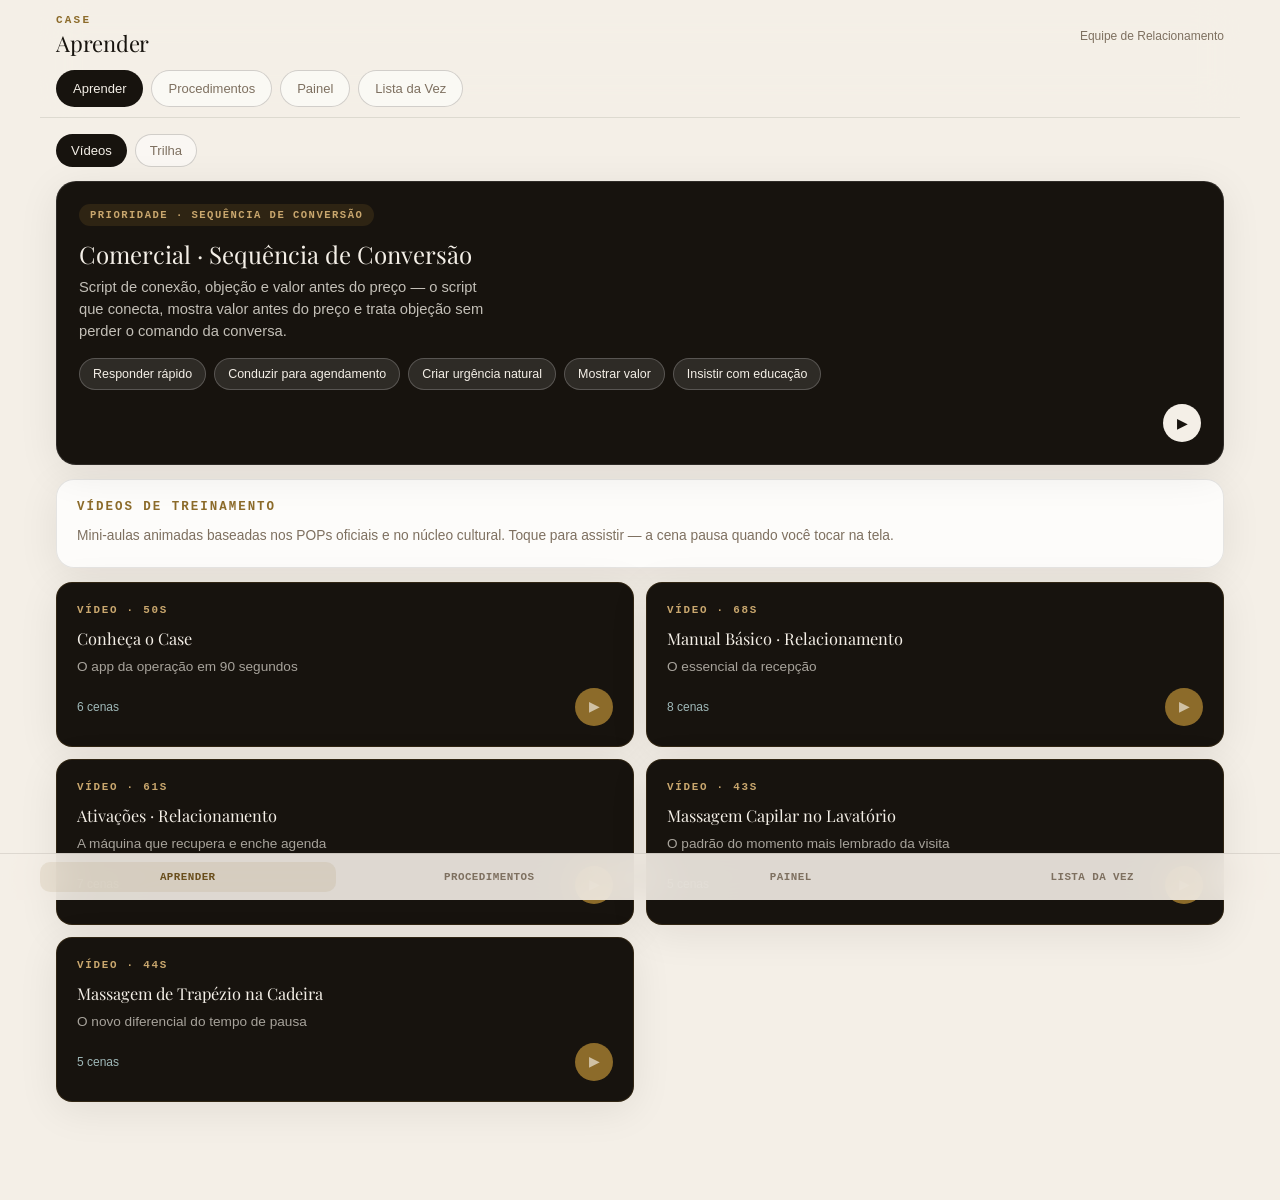
==== commit 272e8471: "Treinamentos: vídeo + opções embaralhadas (A/B/C) + navegação + concluir e avançar" ====
--- a/case/index.html
+++ b/case/index.html
@@ -4,40 +4,37 @@
 <meta charset="UTF-8" />
 <meta name="viewport" content="width=device-width, initial-scale=1.0, viewport-fit=cover" />
 <meta name="theme-color" content="#eef1f5" />
-<title>Case · Propositivo</title>
+<title>Case</title>
 <style>
+@import url('https://fonts.googleapis.com/css2?family=Playfair+Display:ital,wght@0,400;0,600;1,400&display=swap');
+
 :root{
-  --bg-a:#eefbfa;
-  --bg-b:#f3f1fc;
-  --bg-c:#eef5ff;
-  --ink:#0b1f22;
-  --muted:#5c7278;
-  --line:rgba(13,50,55,.10);
-  --glass:rgba(255,255,255,.52);
-  --glass-2:rgba(255,255,255,.7);
-  --glass-edge:rgba(255,255,255,.65);
-  --accent:#0d9488;
-  --accent-2:#38bdf8;
-  --accent-ink:#0f766e;
-  --good:#22c55e;
-  --warn:#f59e0b;
-  --danger:#fb7185;
-  --shadow:0 24px 60px rgba(15,60,65,.10);
-  --radius:26px;
+  --bg-a:#f4efe7;
+  --bg-b:#ebe5d8;
+  --bg-c:#e8e0d0;
+  --ink:#17130e;
+  --muted:#7e7060;
+  --line:rgba(23,19,14,.10);
+  --glass:rgba(255,255,255,.72);
+  --glass-2:rgba(255,255,255,.88);
+  --glass-edge:rgba(255,255,255,.75);
+  --accent:#8c6b2a;
+  --accent-2:#a07c35;
+  --accent-ink:#6a4e1c;
+  --good:#3b6d11;
+  --warn:#854f0b;
+  --danger:#9b1f2a;
+  --shadow:0 8px 40px rgba(23,19,14,.08);
+  --radius:18px;
   --mono:ui-monospace,"SF Mono",Menlo,Consolas,monospace;
+  --serif:'Playfair Display',Georgia,serif;
 }
 *{box-sizing:border-box;-webkit-tap-highlight-color:transparent}
 html,body{min-height:100%}
 body{
   margin:0;color:var(--ink);
-  font-family:-apple-system,BlinkMacSystemFont,"SF Pro Display","SF Pro Text",Inter,ui-sans-serif,sans-serif;
-  background:
-    radial-gradient(circle at 12% 8%, rgba(45,212,191,.20), transparent 40%),
-    radial-gradient(circle at 88% 6%, rgba(196,181,253,.22), transparent 42%),
-    radial-gradient(circle at 25% 92%, rgba(125,211,252,.18), transparent 46%),
-    radial-gradient(circle at 90% 85%, rgba(94,234,212,.14), transparent 40%),
-    linear-gradient(160deg,var(--bg-a) 0%,var(--bg-b) 55%,var(--bg-c) 100%);
-  background-attachment:fixed;
+  font-family:-apple-system,BlinkMacSystemFont,"SF Pro Text","Helvetica Neue",sans-serif;
+  background:var(--bg-a);
 }
 button,input,select,textarea{font:inherit}
 button{cursor:pointer}
@@ -46,232 +43,213 @@
 .top{
   position:sticky;top:0;z-index:40;
   margin:-16px -16px 16px;padding:14px 16px 10px;
-  background:rgba(238,251,250,.6);
-  backdrop-filter:blur(24px) saturate(160%);-webkit-backdrop-filter:blur(24px) saturate(160%);
+  background:rgba(244,239,231,.88);
+  backdrop-filter:blur(20px) saturate(160%);-webkit-backdrop-filter:blur(20px) saturate(160%);
   border-bottom:1px solid var(--line);
 }
 .brandrow{display:flex;align-items:center;justify-content:space-between;gap:12px}
-.kicker{font-size:11px;letter-spacing:.2em;text-transform:uppercase;color:var(--accent-ink);font-weight:800}
-.brandrow h1{margin:2px 0 0;font-size:22px;letter-spacing:-.04em}
+.kicker{font-size:11px;letter-spacing:.2em;text-transform:uppercase;color:var(--accent);font-weight:600;font-family:var(--mono)}
+.brandrow h1{margin:2px 0 0;font-size:22px;letter-spacing:-.01em;font-family:var(--serif);font-weight:400}
 .brandrow .who{color:var(--muted);font-size:12px;text-align:right}
 .nav{display:flex;gap:8px;overflow:auto;margin-top:12px;scrollbar-width:none}
 .nav::-webkit-scrollbar{display:none}
 .navbtn{
-  border:1px solid var(--glass-edge);background:rgba(255,255,255,.42);color:var(--muted);
-  backdrop-filter:blur(10px);
-  border-radius:999px;padding:10px 14px;white-space:nowrap;font-size:13px;font-weight:700;
-}
-.navbtn.on{background:linear-gradient(135deg,var(--accent),var(--accent-2));border-color:transparent;color:#fff;box-shadow:0 10px 22px rgba(13,148,136,.28)}
+  border:0.5px solid rgba(23,19,14,.18);background:rgba(255,255,255,.55);color:var(--muted);
+  border-radius:999px;padding:10px 16px;white-space:nowrap;font-size:13px;font-weight:500;
+}
+.navbtn.on{background:var(--ink);border-color:transparent;color:#f4efe7;}
 .card{
-  background:var(--glass);
-  border:1px solid var(--glass-edge);
-  backdrop-filter:blur(28px) saturate(180%);-webkit-backdrop-filter:blur(28px) saturate(180%);
-  border-radius:var(--radius);box-shadow:var(--shadow), inset 0 1px rgba(255,255,255,.6);
+  background:rgba(255,255,255,.8);
+  border:0.5px solid var(--line);
+  border-radius:var(--radius);box-shadow:var(--shadow);
 }
 .section{padding:20px;margin-bottom:14px}
-.section h2{margin:0 0 12px;font-size:.82rem;letter-spacing:.12em;text-transform:uppercase;color:var(--muted)}
+.section h2{margin:0 0 12px;font-size:.78rem;letter-spacing:.16em;text-transform:uppercase;color:var(--accent);font-family:var(--mono)}
 .grid2{display:grid;grid-template-columns:1.1fr .9fr;gap:14px}
 .muted{color:var(--muted)}
 .eyebrow{
-  display:inline-flex;align-items:center;gap:8px;padding:7px 12px;border-radius:999px;
+  display:inline-flex;align-items:center;gap:8px;padding:6px 12px;border-radius:999px;
   font-size:.72rem;letter-spacing:.14em;text-transform:uppercase;color:var(--accent-ink);
-  background:rgba(13,148,136,.08);border:1px solid rgba(13,148,136,.18);font-weight:800;
+  background:rgba(140,107,42,.08);border:0.5px solid rgba(140,107,42,.22);font-weight:600;font-family:var(--mono);
 }
 .kpis{display:grid;grid-template-columns:repeat(4,minmax(0,1fr));gap:10px;margin-top:16px}
-.kpi{padding:14px;border-radius:20px;background:rgba(255,255,255,.5);border:1px solid var(--glass-edge);backdrop-filter:blur(14px)}
-.kpi .l{color:var(--muted);font-size:.8rem}
-.kpi .v{margin-top:5px;font-size:1.55rem;font-weight:850;letter-spacing:-.02em}
+.kpi{padding:14px;border-radius:14px;background:rgba(255,255,255,.7);border:0.5px solid var(--line);}
+.kpi .l{color:var(--muted);font-size:.78rem;font-family:var(--mono);letter-spacing:.04em}
+.kpi .v{margin-top:5px;font-size:1.5rem;font-weight:400;letter-spacing:-.02em;font-family:var(--serif)}
 .homegrid{display:grid;grid-template-columns:repeat(2,minmax(0,1fr));gap:12px}
 .module{
   display:grid;gap:8px;padding:20px;text-align:left;
-  background:rgba(255,255,255,.5);border:1px solid var(--glass-edge);border-radius:24px;
-  backdrop-filter:blur(20px);
-  transition:transform .15s ease, box-shadow .15s ease;
+  background:rgba(255,255,255,.65);border:0.5px solid var(--line);border-radius:16px;
+  transition:transform .15s ease,box-shadow .15s ease;
 }
 .module:hover{transform:translateY(-2px);box-shadow:var(--shadow)}
-.module strong{font-size:1.05rem;letter-spacing:-.02em}
+.module strong{font-size:1rem;font-family:var(--serif);font-weight:400}
 .module span{color:var(--muted);font-size:.86rem;line-height:1.45}
-.module .tag{width:fit-content;font-size:.68rem;letter-spacing:.12em;text-transform:uppercase;color:var(--accent-ink);font-weight:800}
+.module .tag{width:fit-content;font-size:.68rem;letter-spacing:.12em;text-transform:uppercase;color:var(--accent);font-weight:600;font-family:var(--mono)}
 .pill{
-  display:inline-flex;align-items:center;justify-content:center;padding:6px 11px;border-radius:999px;
-  font-size:.7rem;font-weight:800;text-transform:uppercase;letter-spacing:.08em;white-space:nowrap;
-}
-.pill.good{background:rgba(34,197,94,.14);color:#0f7a3d}
-.pill.warn{background:rgba(245,158,11,.16);color:#a15c07}
-.pill.danger{background:rgba(251,113,133,.16);color:#b8244a}
-.pill.neutral{background:rgba(13,50,55,.07);color:var(--muted)}
-.pill.gold{background:rgba(13,148,136,.12);color:var(--accent-ink)}
+  display:inline-flex;align-items:center;justify-content:center;padding:5px 10px;border-radius:999px;
+  font-size:.7rem;font-weight:600;text-transform:uppercase;letter-spacing:.07em;white-space:nowrap;font-family:var(--mono);
+}
+.pill.good{background:rgba(59,109,17,.1);color:var(--good)}
+.pill.warn{background:rgba(133,79,11,.1);color:var(--warn)}
+.pill.danger{background:rgba(155,31,42,.1);color:var(--danger)}
+.pill.neutral{background:rgba(23,19,14,.06);color:var(--muted)}
+.pill.gold{background:rgba(140,107,42,.1);color:var(--accent-ink)}
 .btn{
-  border:0;border-radius:16px;padding:13px 16px;font-weight:750;color:#fff;
-  background:linear-gradient(135deg,var(--accent),#0891b2);
-  box-shadow:0 14px 28px rgba(13,148,136,.22);
-}
-.btn.secondary{color:var(--ink);background:rgba(255,255,255,.55);border:1px solid var(--glass-edge);box-shadow:none;backdrop-filter:blur(10px)}
-.btn.small{padding:9px 12px;font-size:.82rem;border-radius:12px}
-.btn:disabled{opacity:.4;cursor:not-allowed;filter:grayscale(.4)}
+  border:0;border-radius:12px;padding:13px 18px;font-weight:500;color:#f4efe7;
+  background:var(--ink);
+}
+.btn:hover{background:var(--accent)}
+.btn.secondary{color:var(--ink);background:rgba(255,255,255,.7);border:0.5px solid rgba(23,19,14,.2);box-shadow:none}
+.btn.small{padding:9px 14px;font-size:.82rem;border-radius:10px}
+.btn:disabled{opacity:.4;cursor:not-allowed}
 input,select,textarea{
-  width:100%;padding:13px 14px;border-radius:16px;border:1px solid var(--line);
-  background:rgba(255,255,255,.6);color:var(--ink);outline:none;backdrop-filter:blur(8px);
-}
-input:focus,select:focus,textarea:focus{border-color:rgba(13,148,136,.35);box-shadow:0 0 0 4px rgba(13,148,136,.1)}
+  width:100%;padding:12px 14px;border-radius:12px;border:0.5px solid var(--line);
+  background:rgba(255,255,255,.8);color:var(--ink);outline:none;
+}
+input:focus,select:focus,textarea:focus{border-color:rgba(140,107,42,.4);box-shadow:0 0 0 3px rgba(140,107,42,.08)}
 textarea{min-height:84px;resize:vertical}
 label{display:block;margin:0 0 6px;color:var(--muted);font-size:.8rem}
 .row{display:grid;grid-template-columns:1fr 1fr;gap:10px}
 .list{display:grid;gap:10px}
 .item{
-  padding:14px;border-radius:18px;background:rgba(255,255,255,.5);border:1px solid var(--glass-edge);backdrop-filter:blur(14px);
+  padding:14px;border-radius:14px;background:rgba(255,255,255,.7);border:0.5px solid var(--line);
 }
 .item .toprow{display:flex;justify-content:space-between;gap:10px;align-items:center}
-.item h4{margin:0;font-size:.98rem;letter-spacing:-.02em}
+.item h4{margin:0;font-size:.98rem;font-family:var(--serif);font-weight:400}
 .item .meta{margin-top:4px;color:var(--muted);font-size:.85rem;line-height:1.45}
 .item .btnrow{display:flex;gap:8px;flex-wrap:wrap;margin-top:10px}
-.item.locked{opacity:.6}
+.item.locked{opacity:.55}
 .item.locked h4{color:var(--muted)}
-/* Trilha */
 .levels{display:grid;gap:12px}
 .level{padding:18px}
 .levelhead{display:flex;justify-content:space-between;align-items:center;gap:10px;margin-bottom:6px}
-.levelhead strong{font-size:1.02rem;letter-spacing:-.02em}
-.progressline{height:7px;border-radius:999px;background:rgba(13,50,55,.08);overflow:hidden;margin:8px 0 12px}
-.progressline span{display:block;height:100%;border-radius:inherit;background:linear-gradient(90deg,var(--accent),var(--accent-2))}
+.levelhead strong{font-size:1rem;font-family:var(--serif);font-weight:400}
+.progressline{height:5px;border-radius:999px;background:rgba(23,19,14,.07);overflow:hidden;margin:8px 0 12px}
+.progressline span{display:block;height:100%;border-radius:inherit;background:var(--accent)}
 .missions{display:grid;gap:8px}
 .mission{
   display:grid;grid-template-columns:32px 1fr auto;align-items:center;gap:12px;
-  padding:12px;border-radius:16px;background:rgba(255,255,255,.5);border:1px solid var(--glass-edge);text-align:left;backdrop-filter:blur(12px);
+  padding:12px;border-radius:12px;background:rgba(255,255,255,.65);border:0.5px solid var(--line);text-align:left;
 }
 .mission:disabled{opacity:.5;cursor:not-allowed}
 .mnum{
   width:30px;height:30px;border-radius:50%;display:grid;place-items:center;
-  background:rgba(13,50,55,.07);color:var(--muted);font-size:.8rem;font-weight:900;
-}
-.mission.done .mnum{background:rgba(34,197,94,.18);color:#0f7a3d}
-.mission strong{display:block;font-size:.92rem}
+  background:rgba(23,19,14,.07);color:var(--muted);font-size:.8rem;font-weight:600;font-family:var(--mono);
+}
+.mission.done .mnum{background:rgba(59,109,17,.12);color:var(--good)}
+.mission strong{display:block;font-size:.9rem}
 .mission small{display:block;color:var(--muted);margin-top:2px}
-/* Missão aberta */
 .missionview{display:grid;gap:14px}
 .steps{display:grid;gap:8px}
-.step{display:grid;grid-template-columns:26px 1fr;gap:10px;align-items:start;padding:11px 12px;border-radius:14px;background:rgba(255,255,255,.45);border:1px solid var(--glass-edge)}
-.step b{display:grid;place-items:center;width:24px;height:24px;border-radius:999px;background:rgba(13,148,136,.14);color:var(--accent-ink);font-size:.75rem}
-.step p{margin:0;color:var(--ink);font-size:.9rem;line-height:1.5}
+.step{display:grid;grid-template-columns:26px 1fr;gap:10px;align-items:start;padding:11px 12px;border-radius:12px;background:rgba(255,255,255,.6);border:0.5px solid var(--line)}
+.step b{display:grid;place-items:center;width:24px;height:24px;border-radius:999px;background:rgba(140,107,42,.12);color:var(--accent-ink);font-size:.75rem;font-family:var(--mono)}
+.step p{margin:0;color:var(--ink);font-size:.9rem;line-height:1.55}
 .choice{
   display:flex;align-items:flex-start;gap:10px;width:100%;text-align:left;
-  padding:13px;border-radius:14px;background:rgba(255,255,255,.6);border:1px solid var(--line);line-height:1.45;font-size:.92rem;
-}
-.choice.correct{border-color:rgba(34,197,94,.5);background:rgba(34,197,94,.1)}
-.choice.wrong{border-color:rgba(251,113,133,.4);background:rgba(251,113,133,.08)}
-.feedback{padding:13px;border-radius:14px;font-size:.9rem;line-height:1.5}
-.feedback.ok{background:rgba(34,197,94,.1);color:#0f7a3d;border:1px solid rgba(34,197,94,.25)}
-.feedback.no{background:rgba(251,113,133,.08);color:#b8244a;border:1px solid rgba(251,113,133,.2)}
-/* Busca */
-.searchbox input{padding:16px 18px;border-radius:20px;font-size:1rem}
+  padding:13px;border-radius:12px;background:rgba(255,255,255,.7);border:0.5px solid var(--line);line-height:1.45;font-size:.92rem;
+}
+.choice.correct{border-color:rgba(59,109,17,.4);background:rgba(59,109,17,.07)}
+.choice.wrong{border-color:rgba(155,31,42,.35);background:rgba(155,31,42,.06)}
+.feedback{padding:13px;border-radius:12px;font-size:.9rem;line-height:1.5}
+.feedback.ok{background:rgba(59,109,17,.08);color:var(--good);border:0.5px solid rgba(59,109,17,.2)}
+.feedback.no{background:rgba(155,31,42,.07);color:var(--danger);border:0.5px solid rgba(155,31,42,.18)}
+.searchbox input{padding:15px 16px;border-radius:14px;font-size:1rem}
 .hits{display:grid;gap:10px;margin-top:12px}
-.popcard{padding:14px;border-radius:18px;background:rgba(255,255,255,.55);border:1px solid var(--glass-edge);backdrop-filter:blur(14px)}
-.popcard summary{cursor:pointer;font-weight:750;letter-spacing:-.02em;display:flex;justify-content:space-between;gap:10px;align-items:center;list-style:none}
+.popcard{padding:14px;border-radius:14px;background:rgba(255,255,255,.72);border:0.5px solid var(--line);}
+.popcard summary{cursor:pointer;font-weight:500;display:flex;justify-content:space-between;gap:10px;align-items:center;list-style:none;font-family:var(--serif)}
 .popcard summary::-webkit-details-marker{display:none}
-.popcard ul{margin:10px 0 0;padding-left:18px;color:var(--muted);font-size:.9rem;line-height:1.6}
-mark{background:rgba(45,212,191,.32);color:inherit;border-radius:3px;padding:0 2px}
-/* Tabs internos */
+.popcard ul{margin:10px 0 0;padding-left:18px;color:var(--muted);font-size:.9rem;line-height:1.65}
+mark{background:rgba(140,107,42,.2);color:inherit;border-radius:3px;padding:0 2px}
 .subtabs{display:flex;gap:8px;flex-wrap:wrap;margin-bottom:14px}
-.subtab{border:1px solid var(--glass-edge);background:rgba(255,255,255,.42);color:var(--muted);border-radius:999px;padding:8px 13px;font-size:.82rem;font-weight:700;backdrop-filter:blur(10px)}
-.subtab.on{background:linear-gradient(135deg,var(--accent),var(--accent-2));border-color:transparent;color:#fff}
-/* Semana */
+.subtab{border:0.5px solid rgba(23,19,14,.18);background:rgba(255,255,255,.5);color:var(--muted);border-radius:999px;padding:8px 14px;font-size:.82rem;font-weight:500;}
+.subtab.on{background:var(--ink);border-color:transparent;color:#f4efe7;}
 .calendar{display:grid;grid-template-columns:repeat(7,minmax(0,1fr));gap:8px}
-.day{padding:12px;border-radius:16px;background:rgba(255,255,255,.45);border:1px solid var(--glass-edge);min-height:110px}
-.day.today{border-color:rgba(13,148,136,.4);background:rgba(255,255,255,.7)}
-.day .name{font-weight:800;margin-bottom:6px;font-size:.86rem}
+.day{padding:12px;border-radius:12px;background:rgba(255,255,255,.6);border:0.5px solid var(--line);min-height:110px}
+.day.today{border-color:rgba(140,107,42,.35);background:rgba(255,255,255,.85)}
+.day .name{font-weight:600;margin-bottom:6px;font-size:.86rem;font-family:var(--mono);color:var(--accent)}
 .day .small{color:var(--muted);font-size:.78rem;line-height:1.45}
-/* Lista da vez */
-.vezname{font-size:clamp(2.6rem,8vw,4rem);letter-spacing:-.06em;line-height:.95;font-weight:900;margin:10px 0 6px;color:var(--ink)}
-.rank{width:30px;height:30px;border-radius:50%;display:grid;place-items:center;background:rgba(13,50,55,.07);color:var(--muted);font-size:.78rem;font-weight:900;flex:0 0 auto}
-.rank.star{background:linear-gradient(135deg,var(--accent),var(--accent-2));color:#fff}
-.vrow{display:flex;align-items:center;gap:11px;padding:11px 2px;border-bottom:1px solid var(--line)}
+.vezname{font-size:clamp(2.6rem,8vw,4rem);letter-spacing:-.04em;line-height:.95;font-weight:400;margin:10px 0 6px;color:var(--ink);font-family:var(--serif)}
+.rank{width:30px;height:30px;border-radius:50%;display:grid;place-items:center;background:rgba(23,19,14,.06);color:var(--muted);font-size:.78rem;font-weight:600;flex:0 0 auto;font-family:var(--mono)}
+.rank.star{background:var(--accent);color:#f4efe7;}
+.vrow{display:flex;align-items:center;gap:11px;padding:11px 2px;border-bottom:0.5px solid var(--line)}
 .vrow:last-child{border-bottom:0}
 .vrow .grow{flex:1;min-width:0}
-.vrow .rname{font-weight:750;font-size:.94rem}
+.vrow .rname{font-weight:500;font-size:.94rem}
 .vrow .rsub{font-size:.8rem;color:var(--muted);margin-top:1px}
 .notice{
-  padding:13px;border-radius:16px;border:1px solid rgba(13,148,136,.22);
-  background:rgba(13,148,136,.07);color:var(--accent-ink);font-size:.86rem;line-height:1.5;margin-bottom:12px;
-}
-.modal{position:fixed;inset:0;background:rgba(11,31,34,.35);backdrop-filter:blur(6px);display:none;align-items:flex-end;justify-content:center;z-index:100;padding:14px}
+  padding:13px;border-radius:12px;border:0.5px solid rgba(140,107,42,.2);
+  background:rgba(140,107,42,.06);color:var(--accent-ink);font-size:.86rem;line-height:1.5;margin-bottom:12px;
+}
+.modal{position:fixed;inset:0;background:rgba(23,19,14,.3);display:none;align-items:flex-end;justify-content:center;z-index:100;padding:14px}
 .modal.open{display:flex}
-.sheet{width:100%;max-width:540px;background:rgba(255,255,255,.85);backdrop-filter:blur(30px);border:1px solid var(--glass-edge);border-radius:26px 26px 18px 18px;padding:20px;box-shadow:var(--shadow)}
-.sheet h3{margin:0 0 4px;font-size:1.2rem;letter-spacing:-.03em}
+.sheet{width:100%;max-width:540px;background:rgba(248,243,234,.96);border:0.5px solid var(--line);border-radius:20px 20px 14px 14px;padding:20px;box-shadow:var(--shadow)}
+.sheet h3{margin:0 0 4px;font-size:1.2rem;font-family:var(--serif);font-weight:400}
 .sheet p{color:var(--muted);font-size:.9rem;line-height:1.5;margin:0 0 14px}
 .footbar{
   position:fixed;left:0;right:0;bottom:0;z-index:39;
-  background:rgba(238,251,250,.62);backdrop-filter:blur(24px) saturate(160%);
-  border-top:1px solid var(--line);
+  background:rgba(244,239,231,.90);backdrop-filter:blur(20px) saturate(160%);
+  border-top:0.5px solid var(--line);
   padding:8px 12px calc(8px + env(safe-area-inset-bottom));
 }
 .footinner{max-width:1200px;margin:0 auto;display:flex;gap:6px}
-.footbtn{flex:1;border:0;background:transparent;color:var(--muted);border-radius:12px;padding:9px 4px;font-size:.68rem;font-weight:800;text-transform:uppercase;letter-spacing:.04em}
-.footbtn.on{background:rgba(255,255,255,.75);color:var(--accent-ink);box-shadow:0 6px 16px rgba(13,148,136,.16)}
+.footbtn{flex:1;border:0;background:transparent;color:var(--muted);border-radius:10px;padding:9px 4px;font-size:.68rem;font-weight:600;text-transform:uppercase;letter-spacing:.04em;font-family:var(--mono)}
+.footbtn.on{background:rgba(140,107,42,.1);color:var(--accent-ink);}
 .hidden{display:none!important}
-
-/* Anel do dia — elemento de assinatura */
 .dayring-wrap{display:flex;align-items:center;gap:20px;flex-wrap:wrap}
-.dayring{position:relative;width:132px;height:132px;flex:0 0 auto;filter:drop-shadow(0 0 26px rgba(45,212,191,.4)) drop-shadow(0 0 8px rgba(56,189,248,.25))}
+.dayring{position:relative;width:132px;height:132px;flex:0 0 auto;}
 .dayring svg{width:100%;height:100%;transform:rotate(-90deg)}
-.dayring .ring-track{fill:none;stroke:rgba(13,50,55,.09);stroke-width:10}
+.dayring .ring-track{fill:none;stroke:rgba(23,19,14,.07);stroke-width:10}
 .dayring .ring-fill{fill:none;stroke-width:10;stroke-linecap:round;transition:stroke-dashoffset .8s cubic-bezier(.2,.8,.2,1)}
 .dayring-label{position:absolute;inset:0;display:grid;place-items:center;text-align:center}
-.dayring-label strong{display:block;font-size:1.7rem;font-weight:800;letter-spacing:-.03em}
-.dayring-label span{display:block;font-size:.64rem;text-transform:uppercase;letter-spacing:.12em;color:var(--muted);margin-top:2px}
+.dayring-label strong{display:block;font-size:1.7rem;font-weight:400;font-family:var(--serif)}
+.dayring-label span{display:block;font-size:.64rem;text-transform:uppercase;letter-spacing:.12em;color:var(--muted);margin-top:2px;font-family:var(--mono)}
 .dayring-copy{display:grid;gap:4px;min-width:160px}
-.dayring-copy strong{font-size:1.05rem;letter-spacing:-.02em}
+.dayring-copy strong{font-size:1.05rem;font-family:var(--serif);font-weight:400}
 .dayring-copy span{color:var(--muted);font-size:.86rem;line-height:1.4}
-
-/* Destaque comercial */
 .spotlight{
-  padding:22px;border-radius:26px;text-align:left;width:100%;
-  background:linear-gradient(155deg,rgba(13,148,136,.94),rgba(8,145,178,.9));
-  color:#eafffb;border:1px solid rgba(255,255,255,.25);box-shadow:0 26px 60px rgba(13,148,136,.32), inset 0 1px rgba(255,255,255,.3);
+  padding:22px;border-radius:20px;text-align:left;width:100%;
+  background:var(--ink);color:#f4efe7;border:0.5px solid rgba(255,255,255,.1);box-shadow:var(--shadow);
   position:relative;overflow:hidden;
 }
-.spotlight:before{content:"";position:absolute;inset:auto -30% -60% auto;width:220px;height:220px;border-radius:50%;background:radial-gradient(circle,rgba(255,255,255,.28),transparent 70%)}
-.spotlight .tag{display:inline-flex;padding:5px 11px;border-radius:999px;background:rgba(255,255,255,.18);font-size:.66rem;letter-spacing:.14em;text-transform:uppercase;font-weight:800}
-.spotlight h3{margin:12px 0 6px;font-size:1.5rem;letter-spacing:-.03em}
-.spotlight p{margin:0;color:rgba(234,255,251,.86);font-size:.92rem;line-height:1.5;max-width:52ch}
-.spotlight .vplay{background:#fff;color:var(--accent-ink)}
+.spotlight:before{content:"";position:absolute;inset:auto -30% -60% auto;width:200px;height:200px;border-radius:50%;background:radial-gradient(circle,rgba(140,107,42,.2),transparent 70%)}
+.spotlight .tag{display:inline-flex;padding:5px 11px;border-radius:999px;background:rgba(140,107,42,.2);font-size:.66rem;letter-spacing:.14em;text-transform:uppercase;font-weight:600;font-family:var(--mono);color:#c9a76e}
+.spotlight h3{margin:12px 0 6px;font-size:1.5rem;font-family:var(--serif);font-weight:400}
+.spotlight p{margin:0;color:rgba(244,239,231,.78);font-size:.92rem;line-height:1.5;max-width:52ch}
+.spotlight .vplay{background:#f4efe7;color:var(--ink)}
 .principios{display:flex;flex-wrap:wrap;gap:8px;margin-top:16px;position:relative}
-.principio-chip{display:inline-flex;align-items:center;gap:6px;padding:8px 13px;border-radius:999px;background:rgba(255,255,255,.16);border:1px solid rgba(255,255,255,.28);font-size:.78rem;font-weight:700}
-
-/* Vídeos */
+.principio-chip{display:inline-flex;align-items:center;gap:6px;padding:8px 13px;border-radius:999px;background:rgba(255,255,255,.1);border:0.5px solid rgba(255,255,255,.2);font-size:.78rem;font-weight:500}
 .vcards{display:grid;grid-template-columns:repeat(2,minmax(0,1fr));gap:12px}
 @media(max-width:860px){.vcards{grid-template-columns:1fr}}
-.vcard{display:grid;gap:8px;padding:20px;text-align:left;border-radius:24px;border:1px solid rgba(45,212,191,.28);
-  background:linear-gradient(160deg,rgba(10,30,33,.94),rgba(6,20,24,.96));color:#eafffb;box-shadow:var(--shadow);
-  transition:transform .15s ease}
+.vcard{display:grid;gap:8px;padding:20px;text-align:left;border-radius:16px;border:0.5px solid rgba(140,107,42,.22);
+  background:var(--ink);color:#f4efe7;box-shadow:var(--shadow);transition:transform .15s ease}
 .vcard:hover{transform:translateY(-2px)}
-.vcard .vk{font-size:.68rem;letter-spacing:.16em;text-transform:uppercase;color:#5eead4;font-weight:800}
-.vcard strong{font-size:1.05rem;letter-spacing:-.02em;color:#d6fff8}
-.vcard span{color:#9fb8b8;font-size:.85rem;line-height:1.45}
+.vcard .vk{font-size:.68rem;letter-spacing:.16em;text-transform:uppercase;color:#c9a76e;font-weight:600;font-family:var(--mono)}
+.vcard strong{font-size:1.02rem;font-family:var(--serif);font-weight:400;color:#f4efe7}
+.vcard span{color:rgba(244,239,231,.65);font-size:.85rem;line-height:1.45}
 .vcard .vmeta{display:flex;justify-content:space-between;align-items:center;margin-top:4px}
-.vplay{display:inline-grid;place-items:center;width:38px;height:38px;border-radius:50%;background:#2dd4bf;color:#062421;font-size:.9rem}
-.vplayer{position:fixed;inset:0;z-index:200;display:none;flex-direction:column;background:
-  radial-gradient(circle at 20% -10%, rgba(45,212,191,.18), transparent 36%),
-  radial-gradient(circle at 100% 0%, rgba(56,189,248,.1), transparent 30%),#071417;color:#eafffb}
+.vplay{display:inline-grid;place-items:center;width:38px;height:38px;border-radius:50%;background:var(--accent);color:#f4efe7;font-size:.9rem}
+.vplayer{position:fixed;inset:0;z-index:200;display:none;flex-direction:column;background:#0e0c09;color:#f4efe7}
 .vplayer.open{display:flex}
 .vtop{display:flex;align-items:center;justify-content:space-between;gap:10px;padding:14px 16px}
-.vtop .vt{font-size:.72rem;letter-spacing:.18em;text-transform:uppercase;color:#5eead4;font-weight:800}
-.vclose{border:1px solid rgba(94,234,212,.3);background:transparent;color:#d6fff8;border-radius:999px;padding:8px 14px;font-size:.8rem;font-weight:800}
+.vtop .vt{font-size:.72rem;letter-spacing:.18em;text-transform:uppercase;color:#c9a76e;font-weight:600;font-family:var(--mono)}
+.vclose{border:0.5px solid rgba(201,167,110,.3);background:transparent;color:#f4efe7;border-radius:999px;padding:8px 14px;font-size:.8rem;font-weight:500}
 .vprog{display:flex;gap:5px;padding:0 16px}
-.vprog i{flex:1;height:3px;border-radius:999px;background:rgba(234,255,251,.14);overflow:hidden;display:block}
-.vprog i b{display:block;height:100%;width:0;background:#2dd4bf;border-radius:inherit}
+.vprog i{flex:1;height:3px;border-radius:999px;background:rgba(244,239,231,.12);overflow:hidden;display:block}
+.vprog i b{display:block;height:100%;width:0;background:var(--accent);border-radius:inherit}
 .vstage{flex:1;display:grid;place-items:center;padding:20px 22px;overflow:hidden}
 .vinner{width:min(680px,100%);display:grid;gap:16px;text-align:center;justify-items:center}
-.vkick{font-size:.72rem;letter-spacing:.22em;text-transform:uppercase;color:#5eead4;font-weight:800;animation:vfade .6s ease both}
-.vtitle{font-size:clamp(1.7rem,6vw,2.7rem);line-height:1.04;letter-spacing:-.045em;font-weight:900;color:#d6fff8;animation:vfade .6s .1s ease both;margin:0}
+.vkick{font-size:.72rem;letter-spacing:.22em;text-transform:uppercase;color:#c9a76e;font-weight:600;font-family:var(--mono);animation:vfade .6s ease both}
+.vtitle{font-size:clamp(1.7rem,6vw,2.7rem);line-height:1.08;font-family:var(--serif);font-weight:400;color:#f4efe7;animation:vfade .6s .1s ease both;margin:0}
 .vlines{display:grid;gap:9px;justify-items:center}
-.vline{max-width:56ch;padding:11px 16px;border-radius:14px;background:rgba(234,255,251,.05);
-  border:1px solid rgba(94,234,212,.18);color:#eafffb;font-size:.95rem;line-height:1.5;
+.vline{max-width:56ch;padding:11px 16px;border-radius:12px;background:rgba(244,239,231,.05);
+  border:0.5px solid rgba(201,167,110,.18);color:#f4efe7;font-size:.95rem;line-height:1.5;
   opacity:0;animation:vfade .55s ease forwards}
 .vvis{height:120px;display:grid;place-items:center;animation:vfade .7s .05s ease both}
 .vvis svg{height:110px;width:auto;max-width:280px;overflow:visible}
 .vfoot{display:flex;justify-content:center;gap:10px;padding:14px 16px calc(16px + env(safe-area-inset-bottom))}
-.vbtn{border:1px solid rgba(94,234,212,.3);background:rgba(234,255,251,.05);color:#d6fff8;border-radius:999px;min-width:46px;padding:11px 16px;font-weight:800;font-size:.85rem}
-.vbtn.gold{background:#2dd4bf;border-color:#2dd4bf;color:#062421}
+.vbtn{border:0.5px solid rgba(201,167,110,.3);background:rgba(244,239,231,.05);color:#f4efe7;border-radius:999px;min-width:46px;padding:11px 16px;font-weight:500;font-size:.85rem}
+.vbtn.gold{background:var(--accent);border-color:var(--accent);color:#f4efe7}
 @keyframes vfade{from{opacity:0;transform:translateY(12px)}to{opacity:1;transform:none}}
 @keyframes vpulse{0%,100%{transform:scale(1);opacity:.9}50%{transform:scale(1.12);opacity:1}}
 @keyframes vspin{to{transform:rotate(360deg)}}
@@ -281,7 +259,6 @@
 .vsp{transform-origin:center;animation:vspin 14s linear infinite}
 .vfl{animation:vfloat 3.2s ease-in-out infinite}
 .vdr{stroke-dasharray:300;stroke-dashoffset:300;animation:vdash 1.6s .3s ease forwards}
-
 @media(max-width:860px){
   .grid2{grid-template-columns:1fr}
   .kpis{grid-template-columns:1fr 1fr}
@@ -296,7 +273,7 @@
   <header class="top">
     <div class="brandrow">
       <div>
-        <div class="kicker">Case · Propositivo</div>
+        <div class="kicker">Case</div>
         <h1 id="viewTitle">Aprender</h1>
       </div>
       <div class="who" id="whoBox">Equipe de Relacionamento</div>
@@ -859,6 +836,45 @@
 ];
 let missaoAberta=null;
 let quizEstado=null;
+let quizShuffled=null;
+
+/* embaralha uma lista sem mutar o original */
+function shuffleOpts(arr){
+  const a=arr.map((_,i)=>i);
+  for(let i=a.length-1;i>0;i--){
+    const j=Math.floor(Math.random()*(i+1));
+    [a[i],a[j]]=[a[j],a[i]];
+  }
+  return a;
+}
+/* retorna {nivel, missao, isLastInLevel, isLast} para um id */
+function getMissaoPos(id){
+  for(let ni=0;ni<TRILHA.length;ni++){
+    const nivel=TRILHA[ni];
+    for(let mi=0;mi<nivel.missoes.length;mi++){
+      if(nivel.missoes[mi].id===id){
+        return{ni,mi,
+          isLastInLevel:mi===nivel.missoes.length-1,
+          isLast:ni===TRILHA.length-1&&mi===nivel.missoes.length-1};
+      }
+    }
+  }
+  return null;
+}
+function getNextId(id){
+  const p=getMissaoPos(id);
+  if(!p)return null;
+  if(!p.isLastInLevel)return TRILHA[p.ni].missoes[p.mi+1].id;
+  if(!p.isLast)return TRILHA[p.ni+1].missoes[0].id;
+  return null;
+}
+function getPrevId(id){
+  const p=getMissaoPos(id);
+  if(!p)return null;
+  if(p.mi>0)return TRILHA[p.ni].missoes[p.mi-1].id;
+  if(p.ni>0){const pn=TRILHA[p.ni-1];return pn.missoes[pn.missoes.length-1].id;}
+  return null;
+}
 let subAprender="videos";
 let subTarefas="hoje";
 let buscaQuery="";
@@ -963,53 +979,116 @@
   for(const n of TRILHA){const m=n.missoes.find(x=>x.id===id);if(m)return m}
   return null;
 }
-function abrirMissao(id){missaoAberta=id;quizEstado=null;render()}
+function abrirMissao(id){
+  missaoAberta=id;quizEstado=null;
+  const m=findMissao(id);
+  quizShuffled=m&&m.quiz&&m.quiz.opts?shuffleOpts(m.quiz.opts):null;
+  render();
+}
 function renderMissao(){
   const m=findMissao(missaoAberta);
   if(!m){missaoAberta=null;return renderTrilha()}
   const steps=m.steps||POPS.find(p=>p.id===m.pop)?.steps||[];
   const done=!!DB.training.done[m.id];
+  const pos=getMissaoPos(m.id);
+  const nextId=getNextId(m.id);
+  const prevId=getPrevId(m.id);
+  const shuffled=quizShuffled||(quizShuffled=shuffleOpts(m.quiz.opts.map((_,i)=>i)));
+  const isCorrect=quizEstado!==null&&shuffled[quizEstado]===m.quiz.correct;
+
+  /* rótulo do botão de avanço */
+  const advanceLbl=pos.isLast?'Concluir treinamento ✓':pos.isLastInLevel?'Concluir nível e continuar →':'Continuar →';
+
   return `<div class="missionview">
+
+    <!-- cabeçalho com navegação -->
+    <section class="card section" style="padding-bottom:14px">
+      <div style="display:flex;align-items:center;justify-content:space-between;gap:8px;margin-bottom:14px">
+        <button class="btn secondary small" onclick="missaoAberta=null;render()">← Trilha</button>
+        <div style="display:flex;gap:6px">
+          ${prevId?`<button class="btn secondary small" onclick="abrirMissao('${prevId}')">‹ Anterior</button>`:''}
+          ${nextId?`<button class="btn secondary small" onclick="abrirMissao('${nextId}')">Próxima ›</button>`:''}
+        </div>
+      </div>
+      <div style="font-family:var(--serif);font-size:1.4rem;font-weight:400;margin-bottom:4px">${esc(m.t)}</div>
+      <p class="muted" style="line-height:1.55;margin:0">${esc(m.resumo)}</p>
+    </section>
+
+    <!-- vídeo de referência -->
     <section class="card section">
-      <button class="btn secondary small" onclick="missaoAberta=null;render()">← Voltar à trilha</button>
-      <h2 style="margin-top:14px">Missão</h2>
-      <div style="font-size:1.5rem;font-weight:850;letter-spacing:-.04em">${esc(m.t)}</div>
-      <p class="muted" style="line-height:1.55">${esc(m.resumo)}</p>
+      <h2>Referência em vídeo</h2>
+      ${m.video&&m.video.url
+        ? `<button class="vcard" style="border:none;width:100%;cursor:pointer" onclick="openVid('${m.video.url}','${esc(m.t)}')">
+            <div class="vk">${esc(m.video.modulo||'Treinamento')}</div>
+            <strong>${esc(m.video.titulo||m.t)}</strong>
+            <span>${esc(m.video.desc||'')}</span>
+            <div class="vmeta"><span class="mono" style="font-size:.8rem">${esc(m.video.dur||'')}</span>
+              <span class="vplay">▶</span></div>
+          </button>`
+        : `<div style="background:var(--bg-b);border-radius:14px;padding:28px 16px;text-align:center;border:0.5px solid var(--line)">
+            <div style="font-size:2rem;margin-bottom:8px">▶</div>
+            <div style="font-size:.9rem;color:var(--muted)">Vídeo em preparação</div>
+            <div style="font-size:.78rem;color:var(--muted);margin-top:4px;font-family:var(--mono)">Disponível em breve</div>
+          </div>`
+      }
     </section>
+
+    <!-- passo a passo -->
     <section class="card section">
       <h2>Passo a passo oficial</h2>
       <div class="steps">
         ${steps.map((s,i)=>`<div class="step"><b>${i+1}</b><p>${esc(s)}</p></div>`).join("")}
       </div>
     </section>
+
+    <!-- quiz com opções embaralhadas -->
     <section class="card section">
       <h2>Decisão de campo</h2>
-      <p style="margin:0 0 12px;line-height:1.5">${esc(m.quiz.q)}</p>
+      <p style="margin:0 0 14px;line-height:1.55;font-size:.97rem">${esc(m.quiz.q)}</p>
       <div class="list">
-        ${m.quiz.opts.map((o,i)=>{
+        ${shuffled.map((origIdx,si)=>{
           let cls="";
           if(quizEstado!==null){
-            if(i===m.quiz.correct)cls="correct";
-            else if(i===quizEstado)cls="wrong";
+            if(origIdx===m.quiz.correct)cls="correct";
+            else if(si===quizEstado)cls="wrong";
           }
-          return `<button class="choice ${cls}" onclick="responder(${i})">${esc(o)}</button>`;
+          const disabled=(quizEstado!==null&&isCorrect)||done?'disabled':'';
+          return `<button class="choice ${cls}" ${disabled} onclick="responder(${si})">
+            <span style="flex:0 0 22px;width:22px;height:22px;border-radius:50%;background:var(--bg-b);display:grid;place-items:center;font-size:.72rem;font-weight:600;font-family:var(--mono)">${String.fromCharCode(65+si)}</span>
+            ${esc(m.quiz.opts[origIdx])}
+          </button>`;
         }).join("")}
       </div>
-      ${quizEstado!==null?`<div class="feedback ${quizEstado===m.quiz.correct?"ok":"no"}" style="margin-top:10px">
-        <strong>${quizEstado===m.quiz.correct?"Correto.":"Ainda não."}</strong> ${esc(m.quiz.exp)}
-      </div>`:""}
-      <div style="display:flex;gap:8px;margin-top:14px;flex-wrap:wrap">
-        ${quizEstado===m.quiz.correct&&!done?`<button class="btn" onclick="concluirMissao()">Concluir missão ✓</button>`:""}
-        ${done?`<span class="pill good" style="align-self:center">Missão concluída</span>`:""}
+      ${quizEstado!==null
+        ?`<div class="feedback ${isCorrect?'ok':'no'}" style="margin-top:12px">
+            <strong>${isCorrect?'Correto.':'Ainda não.'}</strong> ${esc(m.quiz.exp)}
+          </div>`
+        :''}
+      <div style="margin-top:16px">
+        ${isCorrect&&!done
+          ?`<button class="btn" style="width:100%" onclick="concluirEAvancar()">${advanceLbl}</button>`
+          :''}
+        ${done
+          ?`<div style="display:flex;align-items:center;justify-content:space-between;gap:10px;flex-wrap:wrap">
+              <span class="pill good">Missão concluída</span>
+              ${nextId?`<button class="btn" onclick="abrirMissao('${nextId}')">Próxima →</button>`:''}
+            </div>`
+          :''}
       </div>
     </section>
+
   </div>`;
 }
-function responder(i){quizEstado=i;render()}
-function concluirMissao(){
+function responder(si){if(quizEstado!==null)return;quizEstado=si;render()}
+function concluirEAvancar(){
   DB.training.done[missaoAberta]=nowBR();
-  save();missaoAberta=null;quizEstado=null;render();
-}
+  save();
+  const nextId=getNextId(missaoAberta);
+  if(nextId){abrirMissao(nextId);}
+  else{missaoAberta=null;quizEstado=null;render();}
+}
+/* compat */
+function concluirMissao(){concluirEAvancar();}
 
 /* ============ PROCEDIMENTOS (o "Google") ============ */
 function highlight(text,q){
@@ -1094,7 +1173,7 @@
           <circle class="ring-fill" cx="60" cy="60" r="52" stroke="url(#ringGrad)"
             stroke-dasharray="${circ}" stroke-dashoffset="${dashoff}"/>
           <defs><linearGradient id="ringGrad" x1="0" y1="0" x2="1" y2="1">
-            <stop offset="0%" stop-color="#2dd4bf"/><stop offset="100%" stop-color="#38bdf8"/>
+            <stop offset="0%" stop-color="#8c6b2a"/><stop offset="100%" stop-color="#38bdf8"/>
           </linearGradient></defs>
         </svg>
         <div class="dayring-label"><strong class="mono">${pctDia}%</strong><span>hoje</span></div>
@@ -1393,7 +1472,7 @@
 /* ============ VÍDEOS ANIMADOS ============ */
 const VIDEOS=[
  {id:"vapp",titulo:"Conheça o Case",sub:"O app da operação em 90 segundos",vis:"modules",cenas:[
-  {d:7,k:"Case · Propositivo",t:"Um lugar só para operar.",vis:"logo",pts:["Treinar, consultar, executar e distribuir — sem caderno, sem improviso."]},
+  {d:7,k:"Case",t:"Um lugar só para operar.",vis:"logo",pts:["Treinar, consultar, executar e distribuir — sem caderno, sem improviso."]},
   {d:9,k:"Módulo 1",t:"Treinamentos",vis:"steps",pts:["Trilha em 5 níveis, do fundamento ao avançado.","Cada missão: passo a passo oficial + decisão de campo.","Um nível concluído libera o próximo."]},
   {d:9,k:"Módulo 2",t:"Procedimentos",vis:"search",pts:["O Google da operação: 58 POPs de todas as áreas.","Digite uma palavra e receba o passo a passo oficial.","Recepção, técnicos, estoque, limpeza, gestão, comercial."]},
   {d:9,k:"Módulo 3",t:"Tarefas & Atividades",vis:"calendar",pts:["Cronograma da recepção + Matriz de Ativações.","A aba Hoje mostra o que é prioridade agora.","Tudo registrado com status e evidência."]},
@@ -1439,7 +1518,7 @@
   {d:8,k:"Fechamento",t:"Diferencial registrado",vis:"check",pts:["Encerrar suavemente e informar: 'Prontinho, agora a cor termina de agir.'","Registrar o serviço na comanda como cortesia da pausa.","É isso que transforma espera em memória."]}]}
 ];
 function visSVG(tipo){
-  const G="#2dd4bf",G2="#99f6e4";
+  const G="#8c6b2a",G2="#99f6e4";
   switch(tipo){
     case"logo":return`<svg viewBox="0 0 120 120"><circle cx="60" cy="60" r="46" fill="none" stroke="${G}" stroke-width="1.5" class="vsp" stroke-dasharray="6 10"/><circle cx="60" cy="60" r="30" fill="none" stroke="${G2}" stroke-width="1" opacity=".5"/><text x="60" y="72" text-anchor="middle" font-family="Georgia,serif" font-size="34" fill="${G2}">D</text></svg>`;
     case"modules":return`<svg viewBox="0 0 160 110">${[[10,10],[85,10],[10,60],[85,60]].map((c,i)=>`<rect x="${c[0]}" y="${c[1]}" width="65" height="40" rx="10" fill="none" stroke="${G}" stroke-width="1.5" class="vfl" style="animation-delay:${i*.4}s"/>`).join("")}</svg>`;
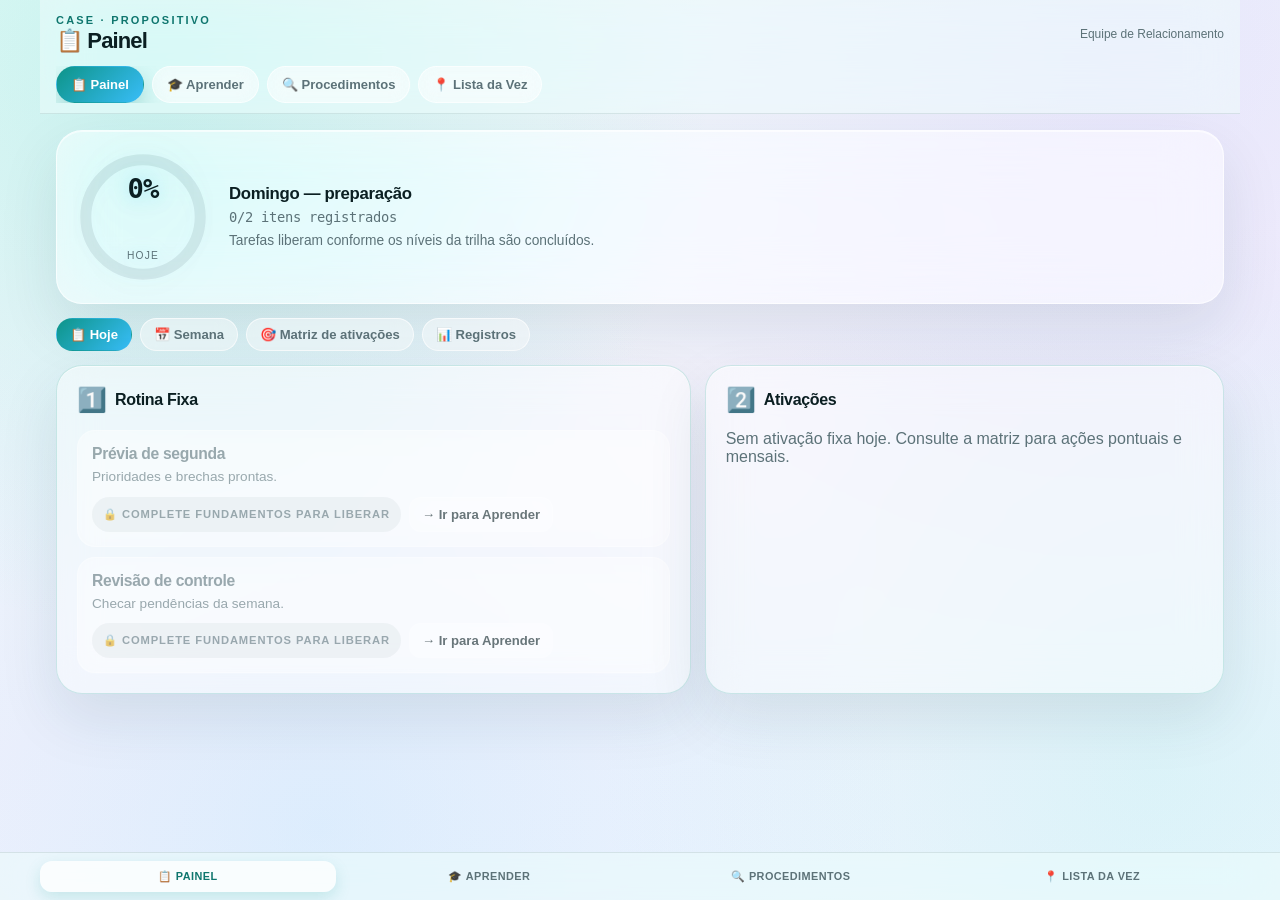
==== commit aec46c57: "deploy: 50624866cbbbfdc4d83b2b84f0494b88be32e2fb" ====
--- a/case/index.html
+++ b/case/index.html
@@ -4,37 +4,40 @@
 <meta charset="UTF-8" />
 <meta name="viewport" content="width=device-width, initial-scale=1.0, viewport-fit=cover" />
 <meta name="theme-color" content="#eef1f5" />
-<title>Case</title>
+<title>Case · Propositivo</title>
 <style>
-@import url('https://fonts.googleapis.com/css2?family=Playfair+Display:ital,wght@0,400;0,600;1,400&display=swap');
-
 :root{
-  --bg-a:#f4efe7;
-  --bg-b:#ebe5d8;
-  --bg-c:#e8e0d0;
-  --ink:#17130e;
-  --muted:#7e7060;
-  --line:rgba(23,19,14,.10);
-  --glass:rgba(255,255,255,.72);
-  --glass-2:rgba(255,255,255,.88);
-  --glass-edge:rgba(255,255,255,.75);
-  --accent:#8c6b2a;
-  --accent-2:#a07c35;
-  --accent-ink:#6a4e1c;
-  --good:#3b6d11;
-  --warn:#854f0b;
-  --danger:#9b1f2a;
-  --shadow:0 8px 40px rgba(23,19,14,.08);
-  --radius:18px;
+  --bg-a:#eefbfa;
+  --bg-b:#f3f1fc;
+  --bg-c:#eef5ff;
+  --ink:#0b1f22;
+  --muted:#5c7278;
+  --line:rgba(13,50,55,.10);
+  --glass:rgba(255,255,255,.52);
+  --glass-2:rgba(255,255,255,.7);
+  --glass-edge:rgba(255,255,255,.65);
+  --accent:#0d9488;
+  --accent-2:#38bdf8;
+  --accent-ink:#0f766e;
+  --good:#22c55e;
+  --warn:#f59e0b;
+  --danger:#fb7185;
+  --shadow:0 24px 60px rgba(15,60,65,.10);
+  --radius:26px;
   --mono:ui-monospace,"SF Mono",Menlo,Consolas,monospace;
-  --serif:'Playfair Display',Georgia,serif;
 }
 *{box-sizing:border-box;-webkit-tap-highlight-color:transparent}
 html,body{min-height:100%}
 body{
   margin:0;color:var(--ink);
-  font-family:-apple-system,BlinkMacSystemFont,"SF Pro Text","Helvetica Neue",sans-serif;
-  background:var(--bg-a);
+  font-family:-apple-system,BlinkMacSystemFont,"SF Pro Display","SF Pro Text",Inter,ui-sans-serif,sans-serif;
+  background:
+    radial-gradient(circle at 12% 8%, rgba(45,212,191,.20), transparent 40%),
+    radial-gradient(circle at 88% 6%, rgba(196,181,253,.22), transparent 42%),
+    radial-gradient(circle at 25% 92%, rgba(125,211,252,.18), transparent 46%),
+    radial-gradient(circle at 90% 85%, rgba(94,234,212,.14), transparent 40%),
+    linear-gradient(160deg,var(--bg-a) 0%,var(--bg-b) 55%,var(--bg-c) 100%);
+  background-attachment:fixed;
 }
 button,input,select,textarea{font:inherit}
 button{cursor:pointer}
@@ -43,213 +46,232 @@
 .top{
   position:sticky;top:0;z-index:40;
   margin:-16px -16px 16px;padding:14px 16px 10px;
-  background:rgba(244,239,231,.88);
-  backdrop-filter:blur(20px) saturate(160%);-webkit-backdrop-filter:blur(20px) saturate(160%);
+  background:rgba(238,251,250,.6);
+  backdrop-filter:blur(24px) saturate(160%);-webkit-backdrop-filter:blur(24px) saturate(160%);
   border-bottom:1px solid var(--line);
 }
 .brandrow{display:flex;align-items:center;justify-content:space-between;gap:12px}
-.kicker{font-size:11px;letter-spacing:.2em;text-transform:uppercase;color:var(--accent);font-weight:600;font-family:var(--mono)}
-.brandrow h1{margin:2px 0 0;font-size:22px;letter-spacing:-.01em;font-family:var(--serif);font-weight:400}
+.kicker{font-size:11px;letter-spacing:.2em;text-transform:uppercase;color:var(--accent-ink);font-weight:800}
+.brandrow h1{margin:2px 0 0;font-size:22px;letter-spacing:-.04em}
 .brandrow .who{color:var(--muted);font-size:12px;text-align:right}
 .nav{display:flex;gap:8px;overflow:auto;margin-top:12px;scrollbar-width:none}
 .nav::-webkit-scrollbar{display:none}
 .navbtn{
-  border:0.5px solid rgba(23,19,14,.18);background:rgba(255,255,255,.55);color:var(--muted);
-  border-radius:999px;padding:10px 16px;white-space:nowrap;font-size:13px;font-weight:500;
-}
-.navbtn.on{background:var(--ink);border-color:transparent;color:#f4efe7;}
+  border:1px solid var(--glass-edge);background:rgba(255,255,255,.42);color:var(--muted);
+  backdrop-filter:blur(10px);
+  border-radius:999px;padding:10px 14px;white-space:nowrap;font-size:13px;font-weight:700;
+}
+.navbtn.on{background:linear-gradient(135deg,var(--accent),var(--accent-2));border-color:transparent;color:#fff;box-shadow:0 10px 22px rgba(13,148,136,.28)}
 .card{
-  background:rgba(255,255,255,.8);
-  border:0.5px solid var(--line);
-  border-radius:var(--radius);box-shadow:var(--shadow);
+  background:var(--glass);
+  border:1px solid var(--glass-edge);
+  backdrop-filter:blur(28px) saturate(180%);-webkit-backdrop-filter:blur(28px) saturate(180%);
+  border-radius:var(--radius);box-shadow:var(--shadow), inset 0 1px rgba(255,255,255,.6);
 }
 .section{padding:20px;margin-bottom:14px}
-.section h2{margin:0 0 12px;font-size:.78rem;letter-spacing:.16em;text-transform:uppercase;color:var(--accent);font-family:var(--mono)}
+.section h2{margin:0 0 12px;font-size:.82rem;letter-spacing:.12em;text-transform:uppercase;color:var(--muted)}
 .grid2{display:grid;grid-template-columns:1.1fr .9fr;gap:14px}
 .muted{color:var(--muted)}
 .eyebrow{
-  display:inline-flex;align-items:center;gap:8px;padding:6px 12px;border-radius:999px;
+  display:inline-flex;align-items:center;gap:8px;padding:7px 12px;border-radius:999px;
   font-size:.72rem;letter-spacing:.14em;text-transform:uppercase;color:var(--accent-ink);
-  background:rgba(140,107,42,.08);border:0.5px solid rgba(140,107,42,.22);font-weight:600;font-family:var(--mono);
+  background:rgba(13,148,136,.08);border:1px solid rgba(13,148,136,.18);font-weight:800;
 }
 .kpis{display:grid;grid-template-columns:repeat(4,minmax(0,1fr));gap:10px;margin-top:16px}
-.kpi{padding:14px;border-radius:14px;background:rgba(255,255,255,.7);border:0.5px solid var(--line);}
-.kpi .l{color:var(--muted);font-size:.78rem;font-family:var(--mono);letter-spacing:.04em}
-.kpi .v{margin-top:5px;font-size:1.5rem;font-weight:400;letter-spacing:-.02em;font-family:var(--serif)}
+.kpi{padding:14px;border-radius:20px;background:rgba(255,255,255,.5);border:1px solid var(--glass-edge);backdrop-filter:blur(14px)}
+.kpi .l{color:var(--muted);font-size:.8rem}
+.kpi .v{margin-top:5px;font-size:1.55rem;font-weight:850;letter-spacing:-.02em}
 .homegrid{display:grid;grid-template-columns:repeat(2,minmax(0,1fr));gap:12px}
 .module{
   display:grid;gap:8px;padding:20px;text-align:left;
-  background:rgba(255,255,255,.65);border:0.5px solid var(--line);border-radius:16px;
-  transition:transform .15s ease,box-shadow .15s ease;
+  background:rgba(255,255,255,.5);border:1px solid var(--glass-edge);border-radius:24px;
+  backdrop-filter:blur(20px);
+  transition:transform .15s ease, box-shadow .15s ease;
 }
 .module:hover{transform:translateY(-2px);box-shadow:var(--shadow)}
-.module strong{font-size:1rem;font-family:var(--serif);font-weight:400}
+.module strong{font-size:1.05rem;letter-spacing:-.02em}
 .module span{color:var(--muted);font-size:.86rem;line-height:1.45}
-.module .tag{width:fit-content;font-size:.68rem;letter-spacing:.12em;text-transform:uppercase;color:var(--accent);font-weight:600;font-family:var(--mono)}
+.module .tag{width:fit-content;font-size:.68rem;letter-spacing:.12em;text-transform:uppercase;color:var(--accent-ink);font-weight:800}
 .pill{
-  display:inline-flex;align-items:center;justify-content:center;padding:5px 10px;border-radius:999px;
-  font-size:.7rem;font-weight:600;text-transform:uppercase;letter-spacing:.07em;white-space:nowrap;font-family:var(--mono);
-}
-.pill.good{background:rgba(59,109,17,.1);color:var(--good)}
-.pill.warn{background:rgba(133,79,11,.1);color:var(--warn)}
-.pill.danger{background:rgba(155,31,42,.1);color:var(--danger)}
-.pill.neutral{background:rgba(23,19,14,.06);color:var(--muted)}
-.pill.gold{background:rgba(140,107,42,.1);color:var(--accent-ink)}
+  display:inline-flex;align-items:center;justify-content:center;padding:6px 11px;border-radius:999px;
+  font-size:.7rem;font-weight:800;text-transform:uppercase;letter-spacing:.08em;white-space:nowrap;
+}
+.pill.good{background:rgba(34,197,94,.14);color:#0f7a3d}
+.pill.warn{background:rgba(245,158,11,.16);color:#a15c07}
+.pill.danger{background:rgba(251,113,133,.16);color:#b8244a}
+.pill.neutral{background:rgba(13,50,55,.07);color:var(--muted)}
+.pill.gold{background:rgba(13,148,136,.12);color:var(--accent-ink)}
 .btn{
-  border:0;border-radius:12px;padding:13px 18px;font-weight:500;color:#f4efe7;
-  background:var(--ink);
-}
-.btn:hover{background:var(--accent)}
-.btn.secondary{color:var(--ink);background:rgba(255,255,255,.7);border:0.5px solid rgba(23,19,14,.2);box-shadow:none}
-.btn.small{padding:9px 14px;font-size:.82rem;border-radius:10px}
-.btn:disabled{opacity:.4;cursor:not-allowed}
+  border:0;border-radius:16px;padding:13px 16px;font-weight:750;color:#fff;
+  background:linear-gradient(135deg,var(--accent),#0891b2);
+  box-shadow:0 14px 28px rgba(13,148,136,.22);
+}
+.btn.secondary{color:var(--ink);background:rgba(255,255,255,.55);border:1px solid var(--glass-edge);box-shadow:none;backdrop-filter:blur(10px)}
+.btn.small{padding:9px 12px;font-size:.82rem;border-radius:12px}
+.btn:disabled{opacity:.4;cursor:not-allowed;filter:grayscale(.4)}
 input,select,textarea{
-  width:100%;padding:12px 14px;border-radius:12px;border:0.5px solid var(--line);
-  background:rgba(255,255,255,.8);color:var(--ink);outline:none;
-}
-input:focus,select:focus,textarea:focus{border-color:rgba(140,107,42,.4);box-shadow:0 0 0 3px rgba(140,107,42,.08)}
+  width:100%;padding:13px 14px;border-radius:16px;border:1px solid var(--line);
+  background:rgba(255,255,255,.6);color:var(--ink);outline:none;backdrop-filter:blur(8px);
+}
+input:focus,select:focus,textarea:focus{border-color:rgba(13,148,136,.35);box-shadow:0 0 0 4px rgba(13,148,136,.1)}
 textarea{min-height:84px;resize:vertical}
 label{display:block;margin:0 0 6px;color:var(--muted);font-size:.8rem}
 .row{display:grid;grid-template-columns:1fr 1fr;gap:10px}
 .list{display:grid;gap:10px}
 .item{
-  padding:14px;border-radius:14px;background:rgba(255,255,255,.7);border:0.5px solid var(--line);
+  padding:14px;border-radius:18px;background:rgba(255,255,255,.5);border:1px solid var(--glass-edge);backdrop-filter:blur(14px);
 }
 .item .toprow{display:flex;justify-content:space-between;gap:10px;align-items:center}
-.item h4{margin:0;font-size:.98rem;font-family:var(--serif);font-weight:400}
+.item h4{margin:0;font-size:.98rem;letter-spacing:-.02em}
 .item .meta{margin-top:4px;color:var(--muted);font-size:.85rem;line-height:1.45}
 .item .btnrow{display:flex;gap:8px;flex-wrap:wrap;margin-top:10px}
-.item.locked{opacity:.55}
+.item.locked{opacity:.6}
 .item.locked h4{color:var(--muted)}
+/* Trilha */
 .levels{display:grid;gap:12px}
 .level{padding:18px}
 .levelhead{display:flex;justify-content:space-between;align-items:center;gap:10px;margin-bottom:6px}
-.levelhead strong{font-size:1rem;font-family:var(--serif);font-weight:400}
-.progressline{height:5px;border-radius:999px;background:rgba(23,19,14,.07);overflow:hidden;margin:8px 0 12px}
-.progressline span{display:block;height:100%;border-radius:inherit;background:var(--accent)}
+.levelhead strong{font-size:1.02rem;letter-spacing:-.02em}
+.progressline{height:7px;border-radius:999px;background:rgba(13,50,55,.08);overflow:hidden;margin:8px 0 12px}
+.progressline span{display:block;height:100%;border-radius:inherit;background:linear-gradient(90deg,var(--accent),var(--accent-2))}
 .missions{display:grid;gap:8px}
 .mission{
   display:grid;grid-template-columns:32px 1fr auto;align-items:center;gap:12px;
-  padding:12px;border-radius:12px;background:rgba(255,255,255,.65);border:0.5px solid var(--line);text-align:left;
+  padding:12px;border-radius:16px;background:rgba(255,255,255,.5);border:1px solid var(--glass-edge);text-align:left;backdrop-filter:blur(12px);
 }
 .mission:disabled{opacity:.5;cursor:not-allowed}
 .mnum{
   width:30px;height:30px;border-radius:50%;display:grid;place-items:center;
-  background:rgba(23,19,14,.07);color:var(--muted);font-size:.8rem;font-weight:600;font-family:var(--mono);
-}
-.mission.done .mnum{background:rgba(59,109,17,.12);color:var(--good)}
-.mission strong{display:block;font-size:.9rem}
+  background:rgba(13,50,55,.07);color:var(--muted);font-size:.8rem;font-weight:900;
+}
+.mission.done .mnum{background:rgba(34,197,94,.18);color:#0f7a3d}
+.mission strong{display:block;font-size:.92rem}
 .mission small{display:block;color:var(--muted);margin-top:2px}
+/* Missão aberta */
 .missionview{display:grid;gap:14px}
 .steps{display:grid;gap:8px}
-.step{display:grid;grid-template-columns:26px 1fr;gap:10px;align-items:start;padding:11px 12px;border-radius:12px;background:rgba(255,255,255,.6);border:0.5px solid var(--line)}
-.step b{display:grid;place-items:center;width:24px;height:24px;border-radius:999px;background:rgba(140,107,42,.12);color:var(--accent-ink);font-size:.75rem;font-family:var(--mono)}
-.step p{margin:0;color:var(--ink);font-size:.9rem;line-height:1.55}
+.step{display:grid;grid-template-columns:26px 1fr;gap:10px;align-items:start;padding:11px 12px;border-radius:14px;background:rgba(255,255,255,.45);border:1px solid var(--glass-edge)}
+.step b{display:grid;place-items:center;width:24px;height:24px;border-radius:999px;background:rgba(13,148,136,.14);color:var(--accent-ink);font-size:.75rem}
+.step p{margin:0;color:var(--ink);font-size:.9rem;line-height:1.5}
 .choice{
   display:flex;align-items:flex-start;gap:10px;width:100%;text-align:left;
-  padding:13px;border-radius:12px;background:rgba(255,255,255,.7);border:0.5px solid var(--line);line-height:1.45;font-size:.92rem;
-}
-.choice.correct{border-color:rgba(59,109,17,.4);background:rgba(59,109,17,.07)}
-.choice.wrong{border-color:rgba(155,31,42,.35);background:rgba(155,31,42,.06)}
-.feedback{padding:13px;border-radius:12px;font-size:.9rem;line-height:1.5}
-.feedback.ok{background:rgba(59,109,17,.08);color:var(--good);border:0.5px solid rgba(59,109,17,.2)}
-.feedback.no{background:rgba(155,31,42,.07);color:var(--danger);border:0.5px solid rgba(155,31,42,.18)}
-.searchbox input{padding:15px 16px;border-radius:14px;font-size:1rem}
+  padding:13px;border-radius:14px;background:rgba(255,255,255,.6);border:1px solid var(--line);line-height:1.45;font-size:.92rem;
+}
+.choice.correct{border-color:rgba(34,197,94,.5);background:rgba(34,197,94,.1)}
+.choice.wrong{border-color:rgba(251,113,133,.4);background:rgba(251,113,133,.08)}
+.feedback{padding:13px;border-radius:14px;font-size:.9rem;line-height:1.5}
+.feedback.ok{background:rgba(34,197,94,.1);color:#0f7a3d;border:1px solid rgba(34,197,94,.25)}
+.feedback.no{background:rgba(251,113,133,.08);color:#b8244a;border:1px solid rgba(251,113,133,.2)}
+/* Busca */
+.searchbox input{padding:16px 18px;border-radius:20px;font-size:1rem}
 .hits{display:grid;gap:10px;margin-top:12px}
-.popcard{padding:14px;border-radius:14px;background:rgba(255,255,255,.72);border:0.5px solid var(--line);}
-.popcard summary{cursor:pointer;font-weight:500;display:flex;justify-content:space-between;gap:10px;align-items:center;list-style:none;font-family:var(--serif)}
+.popcard{padding:14px;border-radius:18px;background:rgba(255,255,255,.55);border:1px solid var(--glass-edge);backdrop-filter:blur(14px)}
+.popcard summary{cursor:pointer;font-weight:750;letter-spacing:-.02em;display:flex;justify-content:space-between;gap:10px;align-items:center;list-style:none}
 .popcard summary::-webkit-details-marker{display:none}
-.popcard ul{margin:10px 0 0;padding-left:18px;color:var(--muted);font-size:.9rem;line-height:1.65}
-mark{background:rgba(140,107,42,.2);color:inherit;border-radius:3px;padding:0 2px}
+.popcard ul{margin:10px 0 0;padding-left:18px;color:var(--muted);font-size:.9rem;line-height:1.6}
+mark{background:rgba(45,212,191,.32);color:inherit;border-radius:3px;padding:0 2px}
+/* Tabs internos */
 .subtabs{display:flex;gap:8px;flex-wrap:wrap;margin-bottom:14px}
-.subtab{border:0.5px solid rgba(23,19,14,.18);background:rgba(255,255,255,.5);color:var(--muted);border-radius:999px;padding:8px 14px;font-size:.82rem;font-weight:500;}
-.subtab.on{background:var(--ink);border-color:transparent;color:#f4efe7;}
+.subtab{border:1px solid var(--glass-edge);background:rgba(255,255,255,.42);color:var(--muted);border-radius:999px;padding:8px 13px;font-size:.82rem;font-weight:700;backdrop-filter:blur(10px)}
+.subtab.on{background:linear-gradient(135deg,var(--accent),var(--accent-2));border-color:transparent;color:#fff}
+/* Semana */
 .calendar{display:grid;grid-template-columns:repeat(7,minmax(0,1fr));gap:8px}
-.day{padding:12px;border-radius:12px;background:rgba(255,255,255,.6);border:0.5px solid var(--line);min-height:110px}
-.day.today{border-color:rgba(140,107,42,.35);background:rgba(255,255,255,.85)}
-.day .name{font-weight:600;margin-bottom:6px;font-size:.86rem;font-family:var(--mono);color:var(--accent)}
+.day{padding:12px;border-radius:16px;background:rgba(255,255,255,.45);border:1px solid var(--glass-edge);min-height:110px}
+.day.today{border-color:rgba(13,148,136,.4);background:rgba(255,255,255,.7)}
+.day .name{font-weight:800;margin-bottom:6px;font-size:.86rem}
 .day .small{color:var(--muted);font-size:.78rem;line-height:1.45}
-.vezname{font-size:clamp(2.6rem,8vw,4rem);letter-spacing:-.04em;line-height:.95;font-weight:400;margin:10px 0 6px;color:var(--ink);font-family:var(--serif)}
-.rank{width:30px;height:30px;border-radius:50%;display:grid;place-items:center;background:rgba(23,19,14,.06);color:var(--muted);font-size:.78rem;font-weight:600;flex:0 0 auto;font-family:var(--mono)}
-.rank.star{background:var(--accent);color:#f4efe7;}
-.vrow{display:flex;align-items:center;gap:11px;padding:11px 2px;border-bottom:0.5px solid var(--line)}
+/* Lista da vez */
+.vezname{font-size:clamp(2.6rem,8vw,4rem);letter-spacing:-.06em;line-height:.95;font-weight:900;margin:10px 0 6px;color:var(--ink)}
+.rank{width:30px;height:30px;border-radius:50%;display:grid;place-items:center;background:rgba(13,50,55,.07);color:var(--muted);font-size:.78rem;font-weight:900;flex:0 0 auto}
+.rank.star{background:linear-gradient(135deg,var(--accent),var(--accent-2));color:#fff}
+.vrow{display:flex;align-items:center;gap:11px;padding:11px 2px;border-bottom:1px solid var(--line)}
 .vrow:last-child{border-bottom:0}
 .vrow .grow{flex:1;min-width:0}
-.vrow .rname{font-weight:500;font-size:.94rem}
+.vrow .rname{font-weight:750;font-size:.94rem}
 .vrow .rsub{font-size:.8rem;color:var(--muted);margin-top:1px}
 .notice{
-  padding:13px;border-radius:12px;border:0.5px solid rgba(140,107,42,.2);
-  background:rgba(140,107,42,.06);color:var(--accent-ink);font-size:.86rem;line-height:1.5;margin-bottom:12px;
-}
-.modal{position:fixed;inset:0;background:rgba(23,19,14,.3);display:none;align-items:flex-end;justify-content:center;z-index:100;padding:14px}
+  padding:13px;border-radius:16px;border:1px solid rgba(13,148,136,.22);
+  background:rgba(13,148,136,.07);color:var(--accent-ink);font-size:.86rem;line-height:1.5;margin-bottom:12px;
+}
+.modal{position:fixed;inset:0;background:rgba(11,31,34,.35);backdrop-filter:blur(6px);display:none;align-items:flex-end;justify-content:center;z-index:100;padding:14px}
 .modal.open{display:flex}
-.sheet{width:100%;max-width:540px;background:rgba(248,243,234,.96);border:0.5px solid var(--line);border-radius:20px 20px 14px 14px;padding:20px;box-shadow:var(--shadow)}
-.sheet h3{margin:0 0 4px;font-size:1.2rem;font-family:var(--serif);font-weight:400}
+.sheet{width:100%;max-width:540px;background:rgba(255,255,255,.85);backdrop-filter:blur(30px);border:1px solid var(--glass-edge);border-radius:26px 26px 18px 18px;padding:20px;box-shadow:var(--shadow)}
+.sheet h3{margin:0 0 4px;font-size:1.2rem;letter-spacing:-.03em}
 .sheet p{color:var(--muted);font-size:.9rem;line-height:1.5;margin:0 0 14px}
 .footbar{
   position:fixed;left:0;right:0;bottom:0;z-index:39;
-  background:rgba(244,239,231,.90);backdrop-filter:blur(20px) saturate(160%);
-  border-top:0.5px solid var(--line);
+  background:rgba(238,251,250,.62);backdrop-filter:blur(24px) saturate(160%);
+  border-top:1px solid var(--line);
   padding:8px 12px calc(8px + env(safe-area-inset-bottom));
 }
 .footinner{max-width:1200px;margin:0 auto;display:flex;gap:6px}
-.footbtn{flex:1;border:0;background:transparent;color:var(--muted);border-radius:10px;padding:9px 4px;font-size:.68rem;font-weight:600;text-transform:uppercase;letter-spacing:.04em;font-family:var(--mono)}
-.footbtn.on{background:rgba(140,107,42,.1);color:var(--accent-ink);}
+.footbtn{flex:1;border:0;background:transparent;color:var(--muted);border-radius:12px;padding:9px 4px;font-size:.68rem;font-weight:800;text-transform:uppercase;letter-spacing:.04em}
+.footbtn.on{background:rgba(255,255,255,.75);color:var(--accent-ink);box-shadow:0 6px 16px rgba(13,148,136,.16)}
 .hidden{display:none!important}
+
+/* Anel do dia — elemento de assinatura */
 .dayring-wrap{display:flex;align-items:center;gap:20px;flex-wrap:wrap}
-.dayring{position:relative;width:132px;height:132px;flex:0 0 auto;}
+.dayring{position:relative;width:132px;height:132px;flex:0 0 auto;filter:drop-shadow(0 0 26px rgba(45,212,191,.4)) drop-shadow(0 0 8px rgba(56,189,248,.25))}
 .dayring svg{width:100%;height:100%;transform:rotate(-90deg)}
-.dayring .ring-track{fill:none;stroke:rgba(23,19,14,.07);stroke-width:10}
+.dayring .ring-track{fill:none;stroke:rgba(13,50,55,.09);stroke-width:10}
 .dayring .ring-fill{fill:none;stroke-width:10;stroke-linecap:round;transition:stroke-dashoffset .8s cubic-bezier(.2,.8,.2,1)}
 .dayring-label{position:absolute;inset:0;display:grid;place-items:center;text-align:center}
-.dayring-label strong{display:block;font-size:1.7rem;font-weight:400;font-family:var(--serif)}
-.dayring-label span{display:block;font-size:.64rem;text-transform:uppercase;letter-spacing:.12em;color:var(--muted);margin-top:2px;font-family:var(--mono)}
+.dayring-label strong{display:block;font-size:1.7rem;font-weight:800;letter-spacing:-.03em}
+.dayring-label span{display:block;font-size:.64rem;text-transform:uppercase;letter-spacing:.12em;color:var(--muted);margin-top:2px}
 .dayring-copy{display:grid;gap:4px;min-width:160px}
-.dayring-copy strong{font-size:1.05rem;font-family:var(--serif);font-weight:400}
+.dayring-copy strong{font-size:1.05rem;letter-spacing:-.02em}
 .dayring-copy span{color:var(--muted);font-size:.86rem;line-height:1.4}
+
+/* Destaque comercial */
 .spotlight{
-  padding:22px;border-radius:20px;text-align:left;width:100%;
-  background:var(--ink);color:#f4efe7;border:0.5px solid rgba(255,255,255,.1);box-shadow:var(--shadow);
+  padding:22px;border-radius:26px;text-align:left;width:100%;
+  background:linear-gradient(155deg,rgba(13,148,136,.94),rgba(8,145,178,.9));
+  color:#eafffb;border:1px solid rgba(255,255,255,.25);box-shadow:0 26px 60px rgba(13,148,136,.32), inset 0 1px rgba(255,255,255,.3);
   position:relative;overflow:hidden;
 }
-.spotlight:before{content:"";position:absolute;inset:auto -30% -60% auto;width:200px;height:200px;border-radius:50%;background:radial-gradient(circle,rgba(140,107,42,.2),transparent 70%)}
-.spotlight .tag{display:inline-flex;padding:5px 11px;border-radius:999px;background:rgba(140,107,42,.2);font-size:.66rem;letter-spacing:.14em;text-transform:uppercase;font-weight:600;font-family:var(--mono);color:#c9a76e}
-.spotlight h3{margin:12px 0 6px;font-size:1.5rem;font-family:var(--serif);font-weight:400}
-.spotlight p{margin:0;color:rgba(244,239,231,.78);font-size:.92rem;line-height:1.5;max-width:52ch}
-.spotlight .vplay{background:#f4efe7;color:var(--ink)}
+.spotlight:before{content:"";position:absolute;inset:auto -30% -60% auto;width:220px;height:220px;border-radius:50%;background:radial-gradient(circle,rgba(255,255,255,.28),transparent 70%)}
+.spotlight .tag{display:inline-flex;padding:5px 11px;border-radius:999px;background:rgba(255,255,255,.18);font-size:.66rem;letter-spacing:.14em;text-transform:uppercase;font-weight:800}
+.spotlight h3{margin:12px 0 6px;font-size:1.5rem;letter-spacing:-.03em}
+.spotlight p{margin:0;color:rgba(234,255,251,.86);font-size:.92rem;line-height:1.5;max-width:52ch}
+.spotlight .vplay{background:#fff;color:var(--accent-ink)}
 .principios{display:flex;flex-wrap:wrap;gap:8px;margin-top:16px;position:relative}
-.principio-chip{display:inline-flex;align-items:center;gap:6px;padding:8px 13px;border-radius:999px;background:rgba(255,255,255,.1);border:0.5px solid rgba(255,255,255,.2);font-size:.78rem;font-weight:500}
+.principio-chip{display:inline-flex;align-items:center;gap:6px;padding:8px 13px;border-radius:999px;background:rgba(255,255,255,.16);border:1px solid rgba(255,255,255,.28);font-size:.78rem;font-weight:700}
+
+/* Vídeos */
 .vcards{display:grid;grid-template-columns:repeat(2,minmax(0,1fr));gap:12px}
 @media(max-width:860px){.vcards{grid-template-columns:1fr}}
-.vcard{display:grid;gap:8px;padding:20px;text-align:left;border-radius:16px;border:0.5px solid rgba(140,107,42,.22);
-  background:var(--ink);color:#f4efe7;box-shadow:var(--shadow);transition:transform .15s ease}
+.vcard{display:grid;gap:8px;padding:20px;text-align:left;border-radius:24px;border:1px solid rgba(45,212,191,.28);
+  background:linear-gradient(160deg,rgba(10,30,33,.94),rgba(6,20,24,.96));color:#eafffb;box-shadow:var(--shadow);
+  transition:transform .15s ease}
 .vcard:hover{transform:translateY(-2px)}
-.vcard .vk{font-size:.68rem;letter-spacing:.16em;text-transform:uppercase;color:#c9a76e;font-weight:600;font-family:var(--mono)}
-.vcard strong{font-size:1.02rem;font-family:var(--serif);font-weight:400;color:#f4efe7}
-.vcard span{color:rgba(244,239,231,.65);font-size:.85rem;line-height:1.45}
+.vcard .vk{font-size:.68rem;letter-spacing:.16em;text-transform:uppercase;color:#5eead4;font-weight:800}
+.vcard strong{font-size:1.05rem;letter-spacing:-.02em;color:#d6fff8}
+.vcard span{color:#9fb8b8;font-size:.85rem;line-height:1.45}
 .vcard .vmeta{display:flex;justify-content:space-between;align-items:center;margin-top:4px}
-.vplay{display:inline-grid;place-items:center;width:38px;height:38px;border-radius:50%;background:var(--accent);color:#f4efe7;font-size:.9rem}
-.vplayer{position:fixed;inset:0;z-index:200;display:none;flex-direction:column;background:#0e0c09;color:#f4efe7}
+.vplay{display:inline-grid;place-items:center;width:38px;height:38px;border-radius:50%;background:#2dd4bf;color:#062421;font-size:.9rem}
+.vplayer{position:fixed;inset:0;z-index:200;display:none;flex-direction:column;background:
+  radial-gradient(circle at 20% -10%, rgba(45,212,191,.18), transparent 36%),
+  radial-gradient(circle at 100% 0%, rgba(56,189,248,.1), transparent 30%),#071417;color:#eafffb}
 .vplayer.open{display:flex}
 .vtop{display:flex;align-items:center;justify-content:space-between;gap:10px;padding:14px 16px}
-.vtop .vt{font-size:.72rem;letter-spacing:.18em;text-transform:uppercase;color:#c9a76e;font-weight:600;font-family:var(--mono)}
-.vclose{border:0.5px solid rgba(201,167,110,.3);background:transparent;color:#f4efe7;border-radius:999px;padding:8px 14px;font-size:.8rem;font-weight:500}
+.vtop .vt{font-size:.72rem;letter-spacing:.18em;text-transform:uppercase;color:#5eead4;font-weight:800}
+.vclose{border:1px solid rgba(94,234,212,.3);background:transparent;color:#d6fff8;border-radius:999px;padding:8px 14px;font-size:.8rem;font-weight:800}
 .vprog{display:flex;gap:5px;padding:0 16px}
-.vprog i{flex:1;height:3px;border-radius:999px;background:rgba(244,239,231,.12);overflow:hidden;display:block}
-.vprog i b{display:block;height:100%;width:0;background:var(--accent);border-radius:inherit}
+.vprog i{flex:1;height:3px;border-radius:999px;background:rgba(234,255,251,.14);overflow:hidden;display:block}
+.vprog i b{display:block;height:100%;width:0;background:#2dd4bf;border-radius:inherit}
 .vstage{flex:1;display:grid;place-items:center;padding:20px 22px;overflow:hidden}
 .vinner{width:min(680px,100%);display:grid;gap:16px;text-align:center;justify-items:center}
-.vkick{font-size:.72rem;letter-spacing:.22em;text-transform:uppercase;color:#c9a76e;font-weight:600;font-family:var(--mono);animation:vfade .6s ease both}
-.vtitle{font-size:clamp(1.7rem,6vw,2.7rem);line-height:1.08;font-family:var(--serif);font-weight:400;color:#f4efe7;animation:vfade .6s .1s ease both;margin:0}
+.vkick{font-size:.72rem;letter-spacing:.22em;text-transform:uppercase;color:#5eead4;font-weight:800;animation:vfade .6s ease both}
+.vtitle{font-size:clamp(1.7rem,6vw,2.7rem);line-height:1.04;letter-spacing:-.045em;font-weight:900;color:#d6fff8;animation:vfade .6s .1s ease both;margin:0}
 .vlines{display:grid;gap:9px;justify-items:center}
-.vline{max-width:56ch;padding:11px 16px;border-radius:12px;background:rgba(244,239,231,.05);
-  border:0.5px solid rgba(201,167,110,.18);color:#f4efe7;font-size:.95rem;line-height:1.5;
+.vline{max-width:56ch;padding:11px 16px;border-radius:14px;background:rgba(234,255,251,.05);
+  border:1px solid rgba(94,234,212,.18);color:#eafffb;font-size:.95rem;line-height:1.5;
   opacity:0;animation:vfade .55s ease forwards}
 .vvis{height:120px;display:grid;place-items:center;animation:vfade .7s .05s ease both}
 .vvis svg{height:110px;width:auto;max-width:280px;overflow:visible}
 .vfoot{display:flex;justify-content:center;gap:10px;padding:14px 16px calc(16px + env(safe-area-inset-bottom))}
-.vbtn{border:0.5px solid rgba(201,167,110,.3);background:rgba(244,239,231,.05);color:#f4efe7;border-radius:999px;min-width:46px;padding:11px 16px;font-weight:500;font-size:.85rem}
-.vbtn.gold{background:var(--accent);border-color:var(--accent);color:#f4efe7}
+.vbtn{border:1px solid rgba(94,234,212,.3);background:rgba(234,255,251,.05);color:#d6fff8;border-radius:999px;min-width:46px;padding:11px 16px;font-weight:800;font-size:.85rem}
+.vbtn.gold{background:#2dd4bf;border-color:#2dd4bf;color:#062421}
 @keyframes vfade{from{opacity:0;transform:translateY(12px)}to{opacity:1;transform:none}}
 @keyframes vpulse{0%,100%{transform:scale(1);opacity:.9}50%{transform:scale(1.12);opacity:1}}
 @keyframes vspin{to{transform:rotate(360deg)}}
@@ -259,6 +281,7 @@
 .vsp{transform-origin:center;animation:vspin 14s linear infinite}
 .vfl{animation:vfloat 3.2s ease-in-out infinite}
 .vdr{stroke-dasharray:300;stroke-dashoffset:300;animation:vdash 1.6s .3s ease forwards}
+
 @media(max-width:860px){
   .grid2{grid-template-columns:1fr}
   .kpis{grid-template-columns:1fr 1fr}
@@ -266,6 +289,10 @@
   .homegrid{grid-template-columns:1fr}
   .dayring-wrap{justify-content:center;text-align:center}
 }
+
+/* Panel sections with visual hierarchy */
+.panel-section{padding:20px;margin-bottom:14px;background:rgba(255,255,255,.45);border:1px solid rgba(13,148,136,.18);backdrop-filter:blur(20px)}
+.panel-section h2{margin:0 0 14px;font-size:1rem;letter-spacing:-.02em;text-transform:none;color:var(--ink);font-weight:800}
 </style>
 </head>
 <body>
@@ -273,7 +300,7 @@
   <header class="top">
     <div class="brandrow">
       <div>
-        <div class="kicker">Case</div>
+        <div class="kicker">Case · Propositivo</div>
         <h1 id="viewTitle">Aprender</h1>
       </div>
       <div class="who" id="whoBox">Equipe de Relacionamento</div>
@@ -799,7 +826,7 @@
     if(raw) return JSON.parse(raw);
   }catch{}
   return {
-    user:"", view:"aprender",
+    user:"", view:"painel",
     training:{done:{}},
     execucoes:[],           // registros de tarefas/ativações
     vez:{cats:structuredClone(VEZ_DEFAULT_CATS), state:freshVezState(), catAtual:"cab", log:[]}
@@ -831,50 +858,13 @@
 
 /* ============ NAVEGAÇÃO ============ */
 const VIEWS=[
-  ["aprender","Aprender"],["procedimentos","Procedimentos"],
-  ["painel","Painel"],["vez","Lista da Vez"]
+  ["painel","📋 Painel"],
+  ["aprender","🎓 Aprender"],
+  ["procedimentos","🔍 Procedimentos"],
+  ["vez","📍 Lista da Vez"]
 ];
 let missaoAberta=null;
 let quizEstado=null;
-let quizShuffled=null;
-
-/* embaralha uma lista sem mutar o original */
-function shuffleOpts(arr){
-  const a=arr.map((_,i)=>i);
-  for(let i=a.length-1;i>0;i--){
-    const j=Math.floor(Math.random()*(i+1));
-    [a[i],a[j]]=[a[j],a[i]];
-  }
-  return a;
-}
-/* retorna {nivel, missao, isLastInLevel, isLast} para um id */
-function getMissaoPos(id){
-  for(let ni=0;ni<TRILHA.length;ni++){
-    const nivel=TRILHA[ni];
-    for(let mi=0;mi<nivel.missoes.length;mi++){
-      if(nivel.missoes[mi].id===id){
-        return{ni,mi,
-          isLastInLevel:mi===nivel.missoes.length-1,
-          isLast:ni===TRILHA.length-1&&mi===nivel.missoes.length-1};
-      }
-    }
-  }
-  return null;
-}
-function getNextId(id){
-  const p=getMissaoPos(id);
-  if(!p)return null;
-  if(!p.isLastInLevel)return TRILHA[p.ni].missoes[p.mi+1].id;
-  if(!p.isLast)return TRILHA[p.ni+1].missoes[0].id;
-  return null;
-}
-function getPrevId(id){
-  const p=getMissaoPos(id);
-  if(!p)return null;
-  if(p.mi>0)return TRILHA[p.ni].missoes[p.mi-1].id;
-  if(p.ni>0){const pn=TRILHA[p.ni-1];return pn.missoes[pn.missoes.length-1].id;}
-  return null;
-}
 let subAprender="videos";
 let subTarefas="hoje";
 let buscaQuery="";
@@ -928,7 +918,7 @@
 /* ============ APRENDER (Vídeos + Treinamentos) ============ */
 function renderAprender(){
   if(missaoAberta) return renderMissao();
-  const tabs=[["videos","Vídeos"],["trilha","Trilha"]];
+  const tabs=[["videos","📺 Vídeos"],["trilha","🎓 Trilha de Formação"]];
   const body = subAprender==="trilha" ? renderTrilha() : renderVideos();
   return `
   <div class="subtabs">
@@ -944,7 +934,7 @@
   let unlocked=true;
   return `
   <section class="card section">
-    <h2>Trilha de formação</h2>
+    <h2>🎓 Trilha de Formação</h2>
     <div class="progressline"><span style="width:${t.pct}%"></span></div>
     <div class="muted" style="font-size:.86rem"><span class="mono">${t.done}/${t.total}</span> missões · complete um nível para liberar o próximo</div>
   </section>
@@ -953,13 +943,17 @@
     const doneCount=nivel.missoes.filter(m=>DB.training.done[m.id]).length;
     const pct=Math.round(doneCount/nivel.missoes.length*100);
     const thisUnlocked=unlocked;
+    const currentLevel=!unlocked&&i===0?true:thisUnlocked&&doneCount<nivel.missoes.length;
     if(doneCount<nivel.missoes.length) unlocked=false;
-    return `<section class="card level">
+    return `<section class="card level" style="border-left:4px solid ${pct===100?"#10b981":currentLevel?"#3b82f6":"#d1d5db"}">
       <div class="levelhead">
-        <strong>${esc(nivel.nome)}</strong>
-        ${pct===100?`<span class="pill good">Concluído</span>`:thisUnlocked?`<span class="pill gold mono">${pct}%</span>`:`<span class="pill neutral">Bloqueado</span>`}
+        <div style="display:flex;align-items:center;gap:8px">
+          <span style="width:32px;height:32px;border-radius:50%;background:${pct===100?"#10b981":currentLevel?"#3b82f6":"#d1d5db"};color:white;display:flex;align-items:center;justify-content:center;font-weight:bold;font-size:.9rem">${i+1}</span>
+          <strong>${esc(nivel.nome)}</strong>
+        </div>
+        ${pct===100?`<span class="pill good">✓ Concluído</span>`:thisUnlocked?`<span class="pill gold mono">${pct}%</span>`:`<span class="pill neutral">🔒 Bloqueado</span>`}
       </div>
-      <div class="muted" style="font-size:.86rem;margin-bottom:8px">${esc(nivel.desc)}</div>
+      <div class="muted" style="font-size:.86rem;margin-bottom:8px;margin-left:40px">${esc(nivel.desc)}</div>
       <div class="progressline"><span style="width:${pct}%"></span></div>
       <div class="missions">
         ${nivel.missoes.map((m,j)=>{
@@ -967,7 +961,7 @@
           return `<button class="mission ${done?"done":""}" ${thisUnlocked?"":"disabled"} onclick="abrirMissao('${m.id}')">
             <span class="mnum">${done?"✓":j+1}</span>
             <span><strong>${esc(m.t)}</strong><small>${esc(m.resumo)}</small></span>
-            <span class="pill ${done?"good":"neutral"}">${done?"OK":"Abrir"}</span>
+            <span class="pill ${done?"good":"neutral"}">${done?"✓ OK":"→ Abrir"}</span>
           </button>`;
         }).join("")}
       </div>
@@ -979,116 +973,53 @@
   for(const n of TRILHA){const m=n.missoes.find(x=>x.id===id);if(m)return m}
   return null;
 }
-function abrirMissao(id){
-  missaoAberta=id;quizEstado=null;
-  const m=findMissao(id);
-  quizShuffled=m&&m.quiz&&m.quiz.opts?shuffleOpts(m.quiz.opts):null;
-  render();
-}
+function abrirMissao(id){missaoAberta=id;quizEstado=null;render()}
 function renderMissao(){
   const m=findMissao(missaoAberta);
   if(!m){missaoAberta=null;return renderTrilha()}
   const steps=m.steps||POPS.find(p=>p.id===m.pop)?.steps||[];
   const done=!!DB.training.done[m.id];
-  const pos=getMissaoPos(m.id);
-  const nextId=getNextId(m.id);
-  const prevId=getPrevId(m.id);
-  const shuffled=quizShuffled||(quizShuffled=shuffleOpts(m.quiz.opts.map((_,i)=>i)));
-  const isCorrect=quizEstado!==null&&shuffled[quizEstado]===m.quiz.correct;
-
-  /* rótulo do botão de avanço */
-  const advanceLbl=pos.isLast?'Concluir treinamento ✓':pos.isLastInLevel?'Concluir nível e continuar →':'Continuar →';
-
   return `<div class="missionview">
-
-    <!-- cabeçalho com navegação -->
-    <section class="card section" style="padding-bottom:14px">
-      <div style="display:flex;align-items:center;justify-content:space-between;gap:8px;margin-bottom:14px">
-        <button class="btn secondary small" onclick="missaoAberta=null;render()">← Trilha</button>
-        <div style="display:flex;gap:6px">
-          ${prevId?`<button class="btn secondary small" onclick="abrirMissao('${prevId}')">‹ Anterior</button>`:''}
-          ${nextId?`<button class="btn secondary small" onclick="abrirMissao('${nextId}')">Próxima ›</button>`:''}
-        </div>
-      </div>
-      <div style="font-family:var(--serif);font-size:1.4rem;font-weight:400;margin-bottom:4px">${esc(m.t)}</div>
-      <p class="muted" style="line-height:1.55;margin:0">${esc(m.resumo)}</p>
+    <section class="card section">
+      <button class="btn secondary small" onclick="missaoAberta=null;render()">← Voltar à trilha</button>
+      <h2 style="margin-top:14px">Missão</h2>
+      <div style="font-size:1.5rem;font-weight:850;letter-spacing:-.04em">${esc(m.t)}</div>
+      <p class="muted" style="line-height:1.55">${esc(m.resumo)}</p>
     </section>
-
-    <!-- vídeo de referência -->
-    <section class="card section">
-      <h2>Referência em vídeo</h2>
-      ${m.video&&m.video.url
-        ? `<button class="vcard" style="border:none;width:100%;cursor:pointer" onclick="openVid('${m.video.url}','${esc(m.t)}')">
-            <div class="vk">${esc(m.video.modulo||'Treinamento')}</div>
-            <strong>${esc(m.video.titulo||m.t)}</strong>
-            <span>${esc(m.video.desc||'')}</span>
-            <div class="vmeta"><span class="mono" style="font-size:.8rem">${esc(m.video.dur||'')}</span>
-              <span class="vplay">▶</span></div>
-          </button>`
-        : `<div style="background:var(--bg-b);border-radius:14px;padding:28px 16px;text-align:center;border:0.5px solid var(--line)">
-            <div style="font-size:2rem;margin-bottom:8px">▶</div>
-            <div style="font-size:.9rem;color:var(--muted)">Vídeo em preparação</div>
-            <div style="font-size:.78rem;color:var(--muted);margin-top:4px;font-family:var(--mono)">Disponível em breve</div>
-          </div>`
-      }
-    </section>
-
-    <!-- passo a passo -->
     <section class="card section">
       <h2>Passo a passo oficial</h2>
       <div class="steps">
         ${steps.map((s,i)=>`<div class="step"><b>${i+1}</b><p>${esc(s)}</p></div>`).join("")}
       </div>
     </section>
-
-    <!-- quiz com opções embaralhadas -->
     <section class="card section">
       <h2>Decisão de campo</h2>
-      <p style="margin:0 0 14px;line-height:1.55;font-size:.97rem">${esc(m.quiz.q)}</p>
+      <p style="margin:0 0 12px;line-height:1.5">${esc(m.quiz.q)}</p>
       <div class="list">
-        ${shuffled.map((origIdx,si)=>{
+        ${m.quiz.opts.map((o,i)=>{
           let cls="";
           if(quizEstado!==null){
-            if(origIdx===m.quiz.correct)cls="correct";
-            else if(si===quizEstado)cls="wrong";
+            if(i===m.quiz.correct)cls="correct";
+            else if(i===quizEstado)cls="wrong";
           }
-          const disabled=(quizEstado!==null&&isCorrect)||done?'disabled':'';
-          return `<button class="choice ${cls}" ${disabled} onclick="responder(${si})">
-            <span style="flex:0 0 22px;width:22px;height:22px;border-radius:50%;background:var(--bg-b);display:grid;place-items:center;font-size:.72rem;font-weight:600;font-family:var(--mono)">${String.fromCharCode(65+si)}</span>
-            ${esc(m.quiz.opts[origIdx])}
-          </button>`;
+          return `<button class="choice ${cls}" onclick="responder(${i})">${esc(o)}</button>`;
         }).join("")}
       </div>
-      ${quizEstado!==null
-        ?`<div class="feedback ${isCorrect?'ok':'no'}" style="margin-top:12px">
-            <strong>${isCorrect?'Correto.':'Ainda não.'}</strong> ${esc(m.quiz.exp)}
-          </div>`
-        :''}
-      <div style="margin-top:16px">
-        ${isCorrect&&!done
-          ?`<button class="btn" style="width:100%" onclick="concluirEAvancar()">${advanceLbl}</button>`
-          :''}
-        ${done
-          ?`<div style="display:flex;align-items:center;justify-content:space-between;gap:10px;flex-wrap:wrap">
-              <span class="pill good">Missão concluída</span>
-              ${nextId?`<button class="btn" onclick="abrirMissao('${nextId}')">Próxima →</button>`:''}
-            </div>`
-          :''}
+      ${quizEstado!==null?`<div class="feedback ${quizEstado===m.quiz.correct?"ok":"no"}" style="margin-top:10px">
+        <strong>${quizEstado===m.quiz.correct?"Correto.":"Ainda não."}</strong> ${esc(m.quiz.exp)}
+      </div>`:""}
+      <div style="display:flex;gap:8px;margin-top:14px;flex-wrap:wrap">
+        ${quizEstado===m.quiz.correct&&!done?`<button class="btn" onclick="concluirMissao()">Concluir missão ✓</button>`:""}
+        ${done?`<span class="pill good" style="align-self:center">Missão concluída</span>`:""}
       </div>
     </section>
-
   </div>`;
 }
-function responder(si){if(quizEstado!==null)return;quizEstado=si;render()}
-function concluirEAvancar(){
+function responder(i){quizEstado=i;render()}
+function concluirMissao(){
   DB.training.done[missaoAberta]=nowBR();
-  save();
-  const nextId=getNextId(missaoAberta);
-  if(nextId){abrirMissao(nextId);}
-  else{missaoAberta=null;quizEstado=null;render();}
-}
-/* compat */
-function concluirMissao(){concluirEAvancar();}
+  save();missaoAberta=null;quizEstado=null;render();
+}
 
 /* ============ PROCEDIMENTOS (o "Google") ============ */
 function highlight(text,q){
@@ -1147,8 +1078,8 @@
 function nivelNome(id){return TRILHA.find(x=>x.id===id)?.nome.replace(/^Nível \d+ · /,"")||id}
 function lockedCta(nivelId){
   return `<div class="btnrow">
-    <span class="pill neutral">🔒 Libera com ${esc(nivelNome(nivelId))}</span>
-    <button class="btn secondary small" onclick="DB.view='aprender';subAprender='trilha';save();render()">Ir treinar</button>
+    <span class="pill neutral">🔒 Complete ${esc(nivelNome(nivelId))} para liberar</span>
+    <button class="btn secondary small" onclick="DB.view='aprender';subAprender='trilha';save();render()">→ Ir para Aprender</button>
   </div>`;
 }
 function renderPainel(){
@@ -1173,7 +1104,7 @@
           <circle class="ring-fill" cx="60" cy="60" r="52" stroke="url(#ringGrad)"
             stroke-dasharray="${circ}" stroke-dashoffset="${dashoff}"/>
           <defs><linearGradient id="ringGrad" x1="0" y1="0" x2="1" y2="1">
-            <stop offset="0%" stop-color="#8c6b2a"/><stop offset="100%" stop-color="#38bdf8"/>
+            <stop offset="0%" stop-color="#2dd4bf"/><stop offset="100%" stop-color="#38bdf8"/>
           </linearGradient></defs>
         </svg>
         <div class="dayring-label"><strong class="mono">${pctDia}%</strong><span>hoje</span></div>
@@ -1207,7 +1138,7 @@
             return `<div class="item ${liberado?"":"locked"}">
               <div class="toprow"><h4>${esc(a.nome)}</h4><span class="pill ${a.freq==="Diário"?"good":a.freq==="Semanal"?"warn":"neutral"}">${esc(a.freq)}</span></div>
               <div class="meta"><strong>Público:</strong> ${esc(a.publico)}<br><strong>Dia:</strong> ${esc(a.dia)}<br><strong>Critério:</strong> ${esc(a.criterio)}</div>
-              ${liberado?`<div class="btnrow"><button class="btn secondary small" onclick="registrar('${a.id}','${esc(a.nome)}','ativacao')">Registrar execução</button></div>`:lockedCta(ATIVACAO_NIVEL)}
+              ${liberado?`<div class="btnrow"><button class="btn secondary small" onclick="registrar('${a.id}','${esc(a.nome)}','ativacao')">📝 Registrar execução</button></div>`:lockedCta(ATIVACAO_NIVEL)}
             </div>`;
           }).join("")}
         </div>
@@ -1218,36 +1149,42 @@
         <div class="list">
           ${[...DB.execucoes].sort((a,b)=>b.ts-a.ts).slice(0,80).map(e=>`<div class="item">
             <div class="toprow"><h4>${esc(e.titulo)}</h4>
-              <span class="pill ${e.status==="done"?"good":e.status==="partial"?"warn":"danger"}">${e.status==="done"?"Concluída":e.status==="partial"?"Parcial":"Bloqueada"}</span></div>
+              <span class="pill ${e.status==="done"?"good":e.status==="partial"?"warn":"danger"}">${e.status==="done"?"✓ Concluída":e.status==="partial"?"⚠ Parcial":"🔒 Bloqueada"}</span></div>
             <div class="meta">${esc(e.quando)} · ${esc(e.user||"Equipe")}${e.obs?" · "+esc(e.obs):""}${e.evidencia?"<br>Evidência: "+esc(e.evidencia):""}</div>
           </div>`).join("")||`<div class="muted">Nenhum registro ainda.</div>`}
         </div>
       </section>` :
     `
     <div class="grid2">
-      <section class="card section">
-        <h2>${esc(dia.title)}</h2>
+      <section class="card panel-section">
+        <div style="display:flex;align-items:center;gap:8px;margin-bottom:16px">
+          <span style="font-size:1.5rem">1️⃣</span>
+          <h2 style="margin:0">Rotina Fixa</h2>
+        </div>
         <div class="list">
           ${dia.tasks.map(t=>{
             const nv=TASK_NIVEL[t.id];
             const liberado=!nv||nivelCompleto(nv);
             return `<div class="item ${liberado?"":"locked"}">
-              <div class="toprow"><h4>${esc(t.t)}</h4>${isDone(t.id)?`<span class="pill good">Feita</span>`:liberado?`<span class="pill warn">Pendente</span>`:""}</div>
+              <div class="toprow"><h4>${esc(t.t)}</h4>${isDone(t.id)?`<span class="pill good">✓ Feita</span>`:liberado?`<span class="pill warn">Pendente</span>`:""}</div>
               <div class="meta">${esc(t.d)}</div>
-              ${liberado?`<div class="btnrow"><button class="btn secondary small" onclick="registrar('${t.id}','${esc(t.t)}','rotina')">Registrar</button></div>`:lockedCta(nv)}
+              ${liberado?`<div class="btnrow"><button class="btn secondary small" onclick="registrar('${t.id}','${esc(t.t)}','rotina')">📝 Registrar</button></div>`:lockedCta(nv)}
             </div>`;
           }).join("")}
         </div>
       </section>
-      <section class="card section">
-        <h2>Ativações de hoje</h2>
+      <section class="card panel-section">
+        <div style="display:flex;align-items:center;gap:8px;margin-bottom:16px">
+          <span style="font-size:1.5rem">2️⃣</span>
+          <h2 style="margin:0">Ativações</h2>
+        </div>
         ${ats.length?`<div class="list">
           ${ats.map(a=>{
             const liberado=nivelCompleto(ATIVACAO_NIVEL);
             return `<div class="item ${liberado?"":"locked"}">
-              <div class="toprow"><h4>${esc(a.nome)}</h4>${isDone(a.id)?`<span class="pill good">Feita</span>`:liberado?`<span class="pill gold">${esc(a.freq)}</span>`:""}</div>
+              <div class="toprow"><h4>${esc(a.nome)}</h4>${isDone(a.id)?`<span class="pill good">✓ Feita</span>`:liberado?`<span class="pill gold">${esc(a.freq)}</span>`:""}</div>
               <div class="meta">${esc(a.publico)} — ${esc(a.criterio)}</div>
-              ${liberado?`<div class="btnrow"><button class="btn secondary small" onclick="registrar('${a.id}','${esc(a.nome)}','ativacao')">Registrar execução</button></div>`:lockedCta(ATIVACAO_NIVEL)}
+              ${liberado?`<div class="btnrow"><button class="btn secondary small" onclick="registrar('${a.id}','${esc(a.nome)}','ativacao')">📝 Registrar execução</button></div>`:lockedCta(ATIVACAO_NIVEL)}
             </div>`;
           }).join("")}
         </div>`:`<div class="muted">Sem ativação fixa hoje. Consulte a matriz para ações pontuais e mensais.</div>`}
@@ -1257,7 +1194,7 @@
   return `
   ${ring}
   <div class="subtabs">
-    ${[["hoje","Hoje"],["semana","Semana"],["matriz","Matriz de ativações"],["registros","Registros"]].map(([id,l])=>
+    ${[["hoje","📋 Hoje"],["semana","📅 Semana"],["matriz","🎯 Matriz de ativações"],["registros","📊 Registros"]].map(([id,l])=>
       `<button class="subtab ${subTarefas===id?"on":""}" onclick="subTarefas='${id}';render()">${l}</button>`).join("")}
   </div>
   ${sub}`;
@@ -1472,7 +1409,7 @@
 /* ============ VÍDEOS ANIMADOS ============ */
 const VIDEOS=[
  {id:"vapp",titulo:"Conheça o Case",sub:"O app da operação em 90 segundos",vis:"modules",cenas:[
-  {d:7,k:"Case",t:"Um lugar só para operar.",vis:"logo",pts:["Treinar, consultar, executar e distribuir — sem caderno, sem improviso."]},
+  {d:7,k:"Case · Propositivo",t:"Um lugar só para operar.",vis:"logo",pts:["Treinar, consultar, executar e distribuir — sem caderno, sem improviso."]},
   {d:9,k:"Módulo 1",t:"Treinamentos",vis:"steps",pts:["Trilha em 5 níveis, do fundamento ao avançado.","Cada missão: passo a passo oficial + decisão de campo.","Um nível concluído libera o próximo."]},
   {d:9,k:"Módulo 2",t:"Procedimentos",vis:"search",pts:["O Google da operação: 58 POPs de todas as áreas.","Digite uma palavra e receba o passo a passo oficial.","Recepção, técnicos, estoque, limpeza, gestão, comercial."]},
   {d:9,k:"Módulo 3",t:"Tarefas & Atividades",vis:"calendar",pts:["Cronograma da recepção + Matriz de Ativações.","A aba Hoje mostra o que é prioridade agora.","Tudo registrado com status e evidência."]},
@@ -1518,7 +1455,7 @@
   {d:8,k:"Fechamento",t:"Diferencial registrado",vis:"check",pts:["Encerrar suavemente e informar: 'Prontinho, agora a cor termina de agir.'","Registrar o serviço na comanda como cortesia da pausa.","É isso que transforma espera em memória."]}]}
 ];
 function visSVG(tipo){
-  const G="#8c6b2a",G2="#99f6e4";
+  const G="#2dd4bf",G2="#99f6e4";
   switch(tipo){
     case"logo":return`<svg viewBox="0 0 120 120"><circle cx="60" cy="60" r="46" fill="none" stroke="${G}" stroke-width="1.5" class="vsp" stroke-dasharray="6 10"/><circle cx="60" cy="60" r="30" fill="none" stroke="${G2}" stroke-width="1" opacity=".5"/><text x="60" y="72" text-anchor="middle" font-family="Georgia,serif" font-size="34" fill="${G2}">D</text></svg>`;
     case"modules":return`<svg viewBox="0 0 160 110">${[[10,10],[85,10],[10,60],[85,60]].map((c,i)=>`<rect x="${c[0]}" y="${c[1]}" width="65" height="40" rx="10" fill="none" stroke="${G}" stroke-width="1.5" class="vfl" style="animation-delay:${i*.4}s"/>`).join("")}</svg>`;
